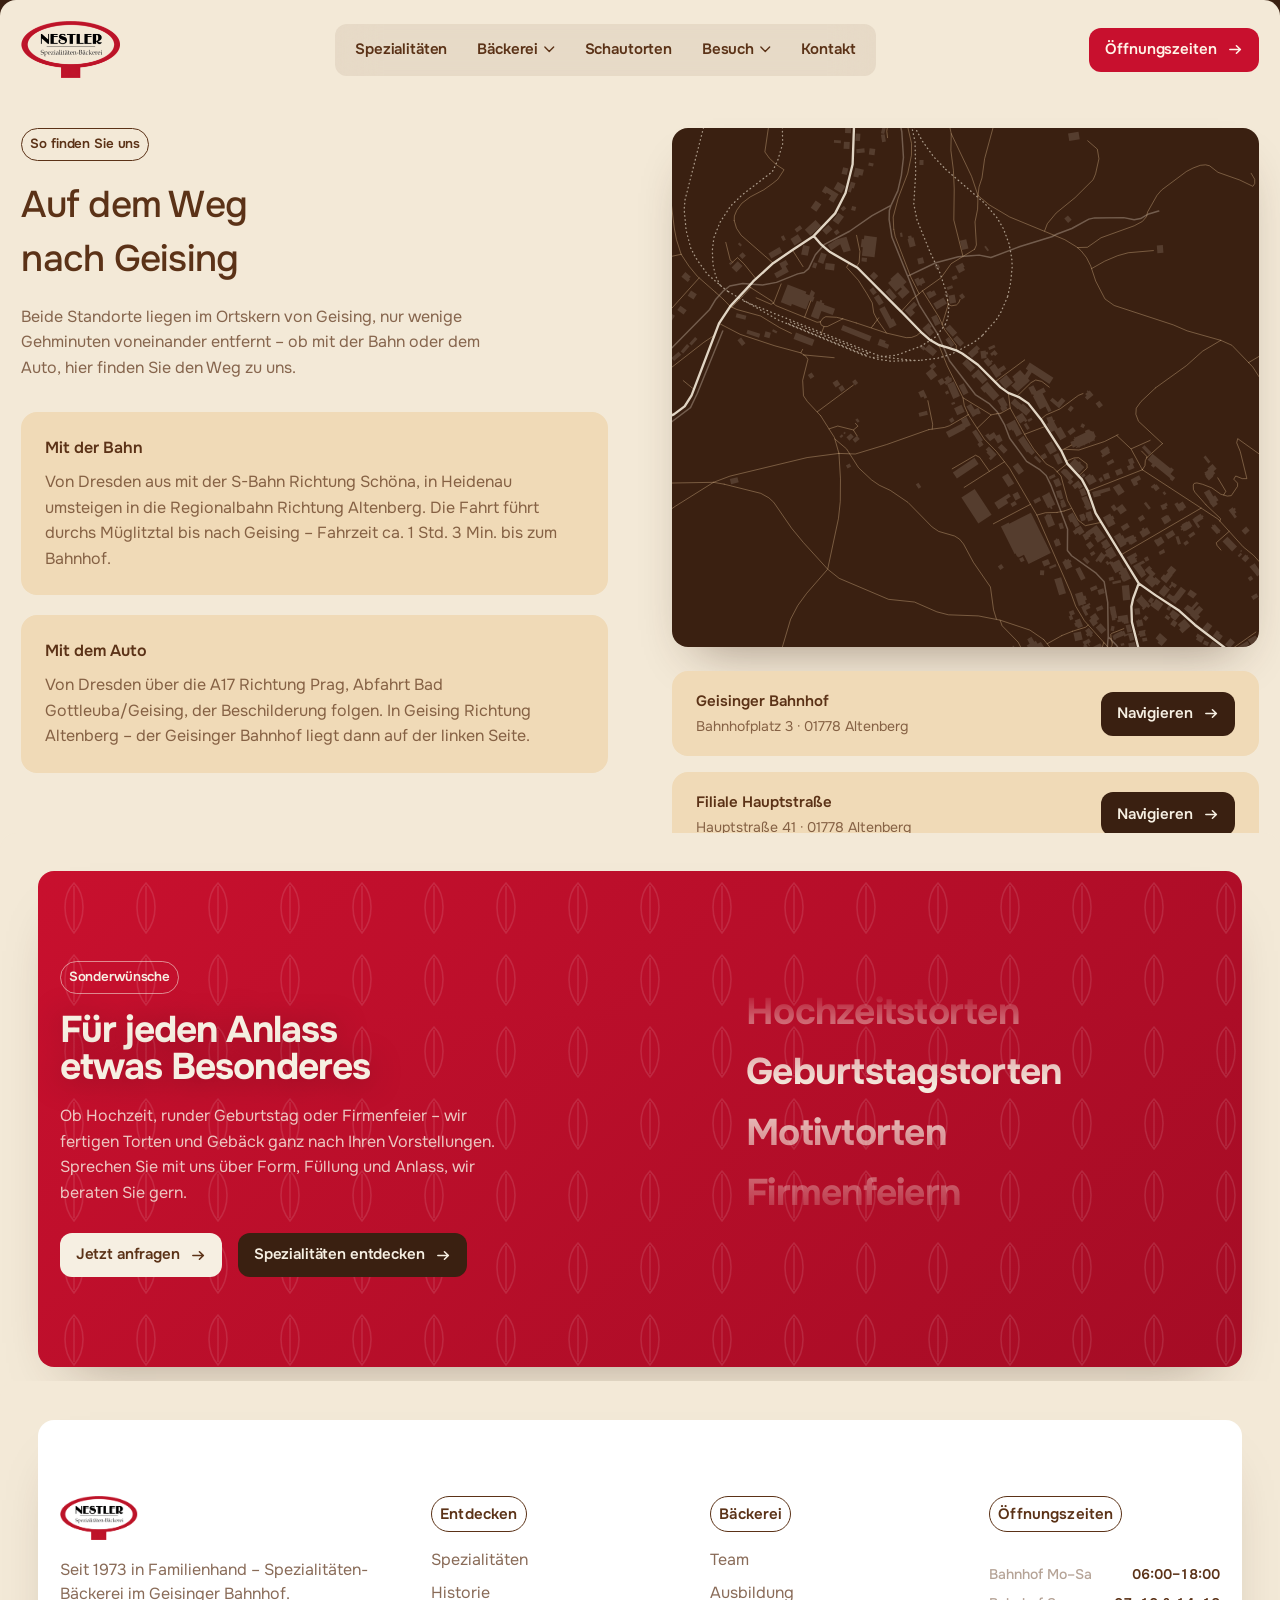
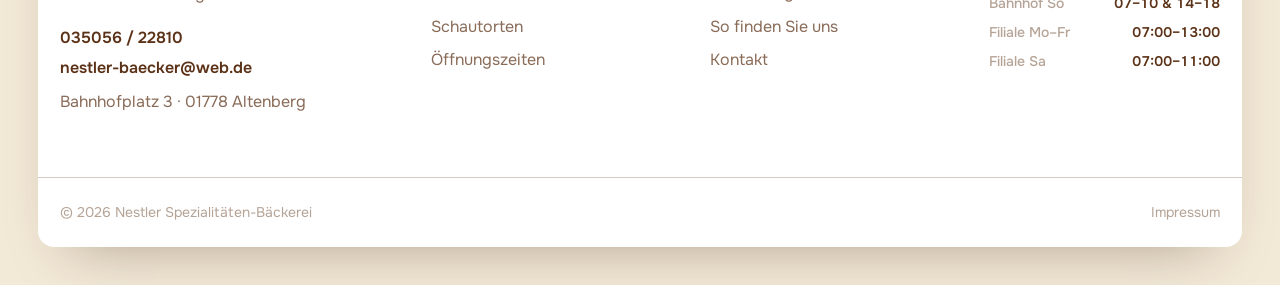
==== anfahrt.html @ 51931a64 "Bestandsaufnahme: Stand vor dem technischen Audit Erster Commit des bis dahin ungeversionierten Proj" ====
<!doctype html>
<html lang="de">
<head>
<meta charset="utf-8">
<meta name="viewport" content="width=device-width, initial-scale=1">

<title>So finden Sie uns – Nestler Spezialitäten-Bäckerei Geising</title>
<meta name="description" content="Anfahrt zur Nestler Spezialitäten-Bäckerei in Geising: mit der Bahn über Heidenau/Müglitztal oder mit dem Auto über die A17.">
<link rel="canonical" href="https://mnestler.uber.space/anfahrt.html">
<meta name="theme-color" content="#F3E9D7">

<meta property="og:type" content="website">
<meta property="og:site_name" content="Nestler Spezialitäten-Bäckerei">
<meta property="og:locale" content="de_DE">
<meta property="og:url" content="https://mnestler.uber.space/anfahrt.html">
<meta property="og:title" content="So finden Sie uns – Nestler Spezialitäten-Bäckerei Geising">
<meta property="og:description" content="Anfahrt zur Nestler Spezialitäten-Bäckerei in Geising: mit der Bahn über Heidenau/Müglitztal oder mit dem Auto über die A17.">

<link rel="preconnect" href="https://fonts.googleapis.com">
<link rel="preconnect" href="https://fonts.gstatic.com" crossorigin>
<link rel="stylesheet" href="https://fonts.googleapis.com/css2?family=Onest:wght@400;500;600;700;800&display=swap">
<link rel="stylesheet" href="assets/css/styles.css?v=58">
<link rel="icon" href="assets/img/logo.png">
</head>
<body class="subpage">

<a class="skip-link" href="#inhalt">Zum Inhalt springen</a>

<header class="nav" id="nav" data-theme="light">
  <div class="nav__inner">
    <a class="nav__logo" href="index.html" aria-label="Nestler Spezialitäten-Bäckerei – Startseite">
      <img class="nav__logo-img nav__logo-img--light" src="assets/img/logo-light.png" alt="" width="800" height="451">
      <img class="nav__logo-img nav__logo-img--dark" src="assets/img/logo.png" alt="" width="800" height="451">
    </a>

    <nav class="nav__center" aria-label="Hauptnavigation">
      <ul class="nav__list">
        <li class="nav__item"><a class="nav__link" href="index.html#spezialitaeten">Spezialitäten</a></li>
        <li class="nav__item nav__item--menu">
          <button class="nav__link nav__link--menu" type="button" aria-expanded="false" aria-controls="menu-baeckerei">
            Bäckerei
            <svg class="nav__caret" viewBox="0 0 12 8" aria-hidden="true"><path d="M1 1.5 6 6.5l5-5" fill="none" stroke="currentColor" stroke-width="1.6" stroke-linecap="round" stroke-linejoin="round"/></svg>
          </button>
          <div class="dropdown" id="menu-baeckerei" hidden>
            <a class="dropdown__link" href="historie.html"><span>Historie</span><small>Drei Generationen in Bildern</small></a>
            <a class="dropdown__link" href="team.html"><span>Team</span><small>Die Menschen hinter der Theke</small></a>
            <a class="dropdown__link" href="ausbildung.html"><span>Ausbildung</span><small>Lerne das Handwerk bei uns</small></a>
          </div>
        </li>
        <li class="nav__item"><a class="nav__link" href="schautorten.html">Schautorten</a></li>
        <li class="nav__item nav__item--menu">
          <button class="nav__link nav__link--menu" type="button" aria-expanded="false" aria-controls="menu-besuch">
            Besuch
            <svg class="nav__caret" viewBox="0 0 12 8" aria-hidden="true"><path d="M1 1.5 6 6.5l5-5" fill="none" stroke="currentColor" stroke-width="1.6" stroke-linecap="round" stroke-linejoin="round"/></svg>
          </button>
          <div class="dropdown" id="menu-besuch" hidden>
            <a class="dropdown__link" href="index.html#oeffnungszeiten"><span>Öffnungszeiten</span><small>Bahnhof und Filiale Hauptstraße</small></a>
            <a class="dropdown__link" href="anfahrt.html" aria-current="page"><span>So finden Sie uns</span><small>Mit der Bahn oder dem Auto</small></a>
          </div>
        </li>
        <li class="nav__item"><a class="nav__link" href="kontakt.html">Kontakt</a></li>
      </ul>
    </nav>

    <a class="btn btn--accent nav__cta" href="index.html#oeffnungszeiten">
      Öffnungszeiten
      <svg class="btn__arrow" viewBox="0 0 16 16" aria-hidden="true"><path d="M2 8h11M9 4l4.2 4L9 12" fill="none" stroke="currentColor" stroke-width="1.7" stroke-linecap="round" stroke-linejoin="round"/></svg>
    </a>

    <button class="burger" type="button" aria-expanded="false" aria-controls="mobilmenue" aria-label="Menü öffnen">
      <span></span><span></span>
    </button>
  </div>
</header>

<div class="mobilmenu" id="mobilmenue" data-scroll-native>
  <ul class="mobilmenu__list">
    <li><a href="index.html#spezialitaeten">Spezialitäten</a></li>
    <li><a href="historie.html">Historie</a></li>
    <li><a href="team.html">Team</a></li>
    <li><a href="schautorten.html">Schautorten</a></li>
    <li><a href="index.html#oeffnungszeiten">Öffnungszeiten</a></li>
    <li><a href="anfahrt.html" aria-current="page">So finden Sie uns</a></li>
    <li><a href="kontakt.html">Kontakt</a></li>
  </ul>
  <a class="btn btn--accent mobilmenu__cta" href="tel:+493505622810">
    035056 / 22810
    <svg class="btn__arrow" viewBox="0 0 16 16" aria-hidden="true"><path d="M2 8h11M9 4l4.2 4L9 12" fill="none" stroke="currentColor" stroke-width="1.7" stroke-linecap="round" stroke-linejoin="round"/></svg>
  </a>
</div>

<main id="inhalt">

  <!-- ── Anfahrt ────────────────────────────────────────────────────────────────────────
       Wegbeschreibung von der Altsite (standort.htm) uebernommen (Bahn
       ueber Heidenau/Mueglitztal, Auto ueber die A17). Rechts dieselbe
       stilisierte Geising-Karte wie bei Oeffnungszeiten (assets/img/
       geising-map.svg), hier als einfaches Bild statt interaktiver Pins,
       plus beide Adressen mit denselben Google-Maps-Directions-Links wie
       in den Popups auf der Startseite. Zweispaltig wie .kontakt__inner. -->
  <section class="section anfahrt" id="anfahrt" data-nav-theme="light" aria-labelledby="anfahrt-heading">
    <div class="anfahrt__inner">
      <div>
        <p class="pill">So finden Sie uns</p>
        <h2 class="anfahrt__heading" id="anfahrt-heading">Auf dem Weg<br>nach Geising</h2>
        <p class="anfahrt__lede">Beide Standorte liegen im Ortskern von Geising, nur wenige Gehminuten voneinander entfernt – ob mit der Bahn oder dem Auto, hier finden Sie den Weg zu uns.</p>

        <div class="anfahrt__routes">
          <div class="anfahrt__route">
            <h3>Mit der Bahn</h3>
            <p>Von Dresden aus mit der S-Bahn Richtung Schöna, in Heidenau umsteigen in die Regionalbahn Richtung Altenberg. Die Fahrt führt durchs Müglitztal bis nach Geising – Fahrzeit ca. 1 Std. 3 Min. bis zum Bahnhof.</p>
          </div>
          <div class="anfahrt__route">
            <h3>Mit dem Auto</h3>
            <p>Von Dresden über die A17 Richtung Prag, Abfahrt Bad Gottleuba/Geising, der Beschilderung folgen. In Geising Richtung Altenberg – der Geisinger Bahnhof liegt dann auf der linken Seite.</p>
          </div>
        </div>
      </div>

      <div>
        <div class="anfahrt__map">
          <img src="assets/img/geising-map.svg" alt="Stilisierte Karte von Geising mit den beiden Nestler-Standorten" loading="lazy" width="1000" height="885">
        </div>
        <div class="anfahrt__addr">
          <div class="anfahrt__addr-item">
            <div>
              <h3>Geisinger Bahnhof</h3>
              <p>Bahnhofplatz 3 · 01778 Altenberg</p>
            </div>
            <a class="btn btn--dark" href="https://www.google.com/maps/dir/?api=1&destination=Bahnhofplatz+3%2C+01778+Altenberg" target="_blank" rel="noopener">
              Navigieren
              <svg class="btn__arrow" viewBox="0 0 16 16" aria-hidden="true"><path d="M2 8h11M9 4l4.2 4L9 12" fill="none" stroke="currentColor" stroke-width="1.7" stroke-linecap="round" stroke-linejoin="round"/></svg>
            </a>
          </div>
          <div class="anfahrt__addr-item">
            <div>
              <h3>Filiale Hauptstraße</h3>
              <p>Hauptstraße 41 · 01778 Altenberg</p>
            </div>
            <a class="btn btn--dark" href="https://www.google.com/maps/dir/?api=1&destination=Hauptstra%C3%9Fe+41%2C+01778+Altenberg+Geising" target="_blank" rel="noopener">
              Navigieren
              <svg class="btn__arrow" viewBox="0 0 16 16" aria-hidden="true"><path d="M2 8h11M9 4l4.2 4L9 12" fill="none" stroke="currentColor" stroke-width="1.7" stroke-linecap="round" stroke-linejoin="round"/></svg>
            </a>
          </div>
        </div>
      </div>
    </div>
  </section>


  <!-- ── Sonderwünsche ────────────────────────────────────────────────
       Vorbild: die modernbakery.com-Startseite ("Custom bakery solutions
       for all") – satte Akzentfläche mit Wasserzeichen-Muster, Pill +
       Headline + Absatz + zwei Buttons links, rechts eine rotierende
       Wortliste (main.js tauscht alle ~2s die Wörter, das mittlere ist
       immer fett hervorgehoben). Bewusst als letzter Programmpunkt direkt
       vor dem Footer statt ganz oben wie im Vorbild – hier als
       Abschluss-CTA, nachdem alle Inhalte schon gezeigt wurden.

       Eingebettet wie die Öffnungszeiten-Karte (.oeff-wrap/.oeff__card):
       die äußere .section bleibt creme und Teil des Kachelstapels, das
       Rot liegt als eigene, auf allen vier Seiten gerundete Karte
       (.sw__card) mit sichtbarem Cremerand darin – sonst wirkte die
       Vollfläche zwischen den cremefarbenen Sektionen wie ein fremder,
       eingeworfener Farbklotz statt Teil des Seitenflusses. -->
  <section class="section sonderwuensche" id="sonderwuensche" data-nav-theme="dark" aria-labelledby="sw-heading">
    <div class="sw__card">
      <div class="sw__inner">
        <div class="sw__intro reveal">
          <span class="pill pill--light">Sonderwünsche</span>
          <h2 class="sw__title" id="sw-heading">Für jeden Anlass<br>etwas Besonderes</h2>
          <p class="sw__lede">Ob Hochzeit, runder Geburtstag oder Firmenfeier – wir fertigen Torten und Gebäck ganz nach Ihren Vorstellungen. Sprechen Sie mit uns über Form, Füllung und Anlass, wir beraten Sie gern.</p>
          <div class="sw__actions">
            <a class="btn btn--light" href="#kontakt-form">
              Jetzt anfragen
              <svg class="btn__arrow" viewBox="0 0 16 16" aria-hidden="true"><path d="M2 8h11M9 4l4.2 4L9 12" fill="none" stroke="currentColor" stroke-width="1.7" stroke-linecap="round" stroke-linejoin="round"/></svg>
            </a>
            <a class="btn btn--dark" href="index.html#spezialitaeten">
              Spezialitäten entdecken
              <svg class="btn__arrow" viewBox="0 0 16 16" aria-hidden="true"><path d="M2 8h11M9 4l4.2 4L9 12" fill="none" stroke="currentColor" stroke-width="1.7" stroke-linecap="round" stroke-linejoin="round"/></svg>
            </a>
          </div>
        </div>

        <!-- Wortliste in einem festen Fenster (.sw__words). Das Band laeuft
             rein per CSS-Animation (@keyframes sw-roll, siehe styles.css)
             gleichmaessig nach oben - kein JavaScript, kein Scroll-Bezug,
             startet von selbst und haelt nie an.
             Alle Begriffe sind gestochen scharf; die Betonung entsteht allein
             ueber die Maske auf .sw__words, die nach oben hin ausblendet: unten
             steht der Begriff voll deckend (im Fokus), darueber werden sie
             stufenlos blasser - genau wie beim Vorbild.
             Die sieben Begriffe stehen zweimal hintereinander: bei
             translateY(-50 Prozent) liegt die zweite Haelfte (.sw__dup)
             pixelgenau am Startpunkt der ersten, dadurch laeuft die Schleife
             nahtlos. Im statischen Fallback (mobil / reduzierte Bewegung)
             wird die zweite Haelfte ausgeblendet. -->
        <div class="sw__words" aria-hidden="true">
          <ul class="sw__words-list">
            <li>Hochzeitstorten</li>
            <li>Geburtstagstorten</li>
            <li>Motivtorten</li>
            <li>Firmenfeiern</li>
            <li>Konfirmation</li>
            <li>Trauerfeiern</li>
            <li>Weihnachtsgebäck</li>
            <li class="sw__dup">Hochzeitstorten</li>
            <li class="sw__dup">Geburtstagstorten</li>
            <li class="sw__dup">Motivtorten</li>
            <li class="sw__dup">Firmenfeiern</li>
            <li class="sw__dup">Konfirmation</li>
            <li class="sw__dup">Trauerfeiern</li>
            <li class="sw__dup">Weihnachtsgebäck</li>
          </ul>
        </div>
      </div>
    </div>
  </section>


</main>

<footer class="footer">
 <div class="footer__card">
  <div class="footer__inner">

    <div class="footer__brand">
      <img class="footer__logo" src="assets/img/logo.png" alt="Nestler Spezialitäten-Bäckerei" width="800" height="451">
      <p class="footer__tagline">Seit 1973 in Familienhand – Spezialitäten-Bäckerei im Geisinger Bahnhof.</p>
      <div class="footer__contact">
        <a href="tel:+493505622810">035056 / 22810</a>
        <a href="mailto:nestler-baecker@web.de">nestler-baecker@web.de</a>
        <p>Bahnhofplatz 3 · 01778 Altenberg</p>
      </div>
    </div>

    <nav class="footer__col" aria-label="Entdecken">
      <p class="footer__col-title pill">Entdecken</p>
      <ul>
        <li><a href="index.html#spezialitaeten">Spezialitäten</a></li>
        <li><a href="historie.html">Historie</a></li>
        <li><a href="schautorten.html">Schautorten</a></li>
        <li><a href="index.html#oeffnungszeiten">Öffnungszeiten</a></li>
      </ul>
    </nav>

    <nav class="footer__col" aria-label="Bäckerei">
      <p class="footer__col-title pill">Bäckerei</p>
      <ul>
        <li><a href="team.html">Team</a></li>
        <li><a href="ausbildung.html">Ausbildung</a></li>
        <li><a href="anfahrt.html" aria-current="page">So finden Sie uns</a></li>
        <li><a href="kontakt.html">Kontakt</a></li>
      </ul>
    </nav>

    <div class="footer__col">
      <p class="footer__col-title pill">Öffnungszeiten</p>
      <dl class="footer__hours">
        <div><dt>Bahnhof Mo–Sa</dt><dd>06:00–18:00</dd></div>
        <div><dt>Bahnhof So</dt><dd>07–10 &amp; 14–18</dd></div>
        <div><dt>Filiale Mo–Fr</dt><dd>07:00–13:00</dd></div>
        <div><dt>Filiale Sa</dt><dd>07:00–11:00</dd></div>
      </dl>
    </div>

  </div>

  <div class="footer__bottom">
    <p>© <span data-year>2026</span> Nestler Spezialitäten-Bäckerei</p>
    <a href="impressum.html">Impressum</a>
  </div>
 </div>
</footer>



<script src="assets/js/main.js?v=58" defer></script>
</body>
</html>
---- assets/css/styles.css ----
/* =====================================================================
   Nestler Spezialitäten-Bäckerei — Design-System
   Modernisierung Hero + Spezialitäten
   ===================================================================== */

:root{
  /* Farben */
  --cream:      #F3E9D7;   /* Flächen */
  --card:       #F0DAB7;   /* Kartenfläche, auf den Fotohintergrund abgestimmt */
  --card-foot:  #E8D1AD;
  --ink:        #5B3217;   /* Schrift */
  --ink-70:     rgba(91,50,23,.72);
  --ink-45:     rgba(91,50,23,.45);
  --ink-25:     rgba(91,50,23,.25);
  --deep:       #3A2011;   /* Grund hinter den Sektionen */
  --accent:     #C8102E;   /* Nestler-Rot aus dem Logo */
  --accent-dark:#A50C25;
  --accent-ink: #FFF4E7;
  --light:      #F6EFE2;   /* Schrift auf Bild */

  /* Radien */
  --r:    clamp(.75rem, .83vw, 1rem);
  --r-lg: clamp(1rem, 1.25vw, 1.5rem);
  --r-pill: 100rem;

  /* Maße */
  --pad: clamp(1.25rem, 1.67vw, 2rem);
  --wrap: 120rem;
  --btn-h: clamp(2.75rem, 3.33vw, 4rem);

  /* Typo */
  --fs-nav:   clamp(.9375rem, 1.05vw, 1.1875rem);
  --fs-body:  clamp(1rem, 1.05vw, 1.25rem);
  --fs-h1:    clamp(2.75rem, 6.7vw, 8rem);
  --fs-h2:    clamp(1.875rem, 2.9vw, 3.5rem);
  --fs-h3:    clamp(1.25rem, 1.67vw, 2rem);
  --fs-word:  clamp(3.5rem, 16vw, 19rem);

  --ease: cubic-bezier(.22,.9,.24,1);

  /* Aus dem Vorbild ausgelesene Zeitkonstanten fürs Mobilmenü */
  --duration-normal: .525s;
  --duration-fast: .2s;
  --cubic-menu: cubic-bezier(.525,0,0,1);
}

/* ── Reset ─────────────────────────────────────────────────────────── */
*,*::before,*::after{box-sizing:border-box}
html{-webkit-text-size-adjust:100%}
body,h1,h2,h3,p,ul,figure{margin:0}
ul{padding:0;list-style:none}
img{display:block;max-width:100%}
button{font:inherit;color:inherit;background:none;border:0;cursor:pointer}
a{color:inherit;text-decoration:none}

html{scroll-behavior:smooth;scroll-padding-top:7rem}
/* Wenn das sanfte Scrollen per Skript läuft, muss der Browser sich raushalten */
html.has-smooth{scroll-behavior:auto}

body{
  background:var(--deep);
  color:var(--ink);
  font-family:'Onest','Segoe UI',system-ui,-apple-system,Arial,sans-serif;
  font-size:var(--fs-body);
  font-weight:400;
  line-height:1.45;
  -webkit-font-smoothing:antialiased;
}

.visually-hidden{
  position:absolute;width:1px;height:1px;margin:-1px;padding:0;
  overflow:hidden;clip:rect(0 0 0 0);white-space:nowrap;border:0;
}

.skip-link{
  position:fixed;top:.75rem;left:.75rem;z-index:100;
  padding:.75rem 1.25rem;border-radius:var(--r);
  background:var(--cream);color:var(--ink);font-weight:600;
  transform:translateY(-160%);transition:transform .2s var(--ease);
}
.skip-link:focus{transform:none}

:focus-visible{outline:2px solid var(--accent);outline-offset:3px;border-radius:4px}

/* Markierter Text im Logo-Rot statt der Browser-Standardfarbe */
::selection{background:var(--accent);color:var(--accent-ink)}

/* ── Buttons ───────────────────────────────────────────────────────── */
.btn{
  display:inline-flex;align-items:center;gap:.75em;
  height:var(--btn-h);padding:0 clamp(1rem,1.25vw,1.5rem);
  border-radius:var(--r);
  font-size:var(--fs-nav);font-weight:600;letter-spacing:-.01em;
  white-space:nowrap;
  transition:background-color .25s var(--ease), color .25s var(--ease), transform .25s var(--ease);
}
.btn--accent{background:var(--accent);color:var(--accent-ink)}
.btn--accent:hover{background:var(--accent-dark)}
.btn:active{transform:translateY(1px)}
.btn__arrow{width:1em;height:1em;flex:none;transition:transform .3s var(--ease)}
.btn:hover .btn__arrow{transform:translateX(.2em)}

/* ── Navigation ────────────────────────────────────────────────────── */
/* Immer transparent, blendet beim Runterscrollen aus und beim
   Hochscrollen wieder ein. Farben richten sich nach der Sektion darunter. */
.nav{
  position:fixed;top:0;left:0;right:0;z-index:60;
  transition:transform .45s var(--ease);
}
.nav[data-hidden="true"]{transform:translateY(-100%)}

.nav[data-theme="dark"]{           /* über Bild / Rot */
  --nav-fg:var(--cream);
  --nav-pill:rgba(243,233,215,.08);
  --nav-hover:rgba(243,233,215,.16);
}
.nav[data-theme="light"]{          /* über Cremeflächen */
  --nav-fg:var(--ink);
  --nav-pill:rgba(91,50,23,.08);
  --nav-hover:rgba(91,50,23,.1);
}

.nav__inner{
  position:relative;
  max-width:var(--wrap);margin-inline:auto;
  padding:var(--pad) var(--pad) 0;
  display:flex;align-items:center;gap:1.5rem;
}

.nav__logo{
  position:relative;display:block;flex:none;
  height:clamp(2.875rem,4.4vw,5.25rem);
}
.nav__logo-img{
  display:block;height:100%;width:auto;
  transition:opacity .3s var(--ease);
}
.nav__logo-img--dark{position:absolute;top:0;left:0;opacity:0}
.nav[data-theme="light"] .nav__logo-img--light{opacity:0}
.nav[data-theme="light"] .nav__logo-img--dark{opacity:1}

.nav__center{margin-inline:auto}
.nav__list{
  display:flex;align-items:center;
  padding:clamp(.25rem,.42vw,.5rem);border-radius:var(--r);
  background:var(--nav-pill);
  backdrop-filter:blur(20px);-webkit-backdrop-filter:blur(20px);
  transition:background-color .3s var(--ease);
}
.nav__item{position:relative}
.nav__link{
  display:inline-flex;align-items:center;gap:.4em;
  padding:.75em 1em;border-radius:clamp(2px,.21vw,4px);
  color:var(--nav-fg);
  font-size:var(--fs-nav);font-weight:600;letter-spacing:-.01em;line-height:1.25;
  transition:background-color .2s var(--ease), color .3s var(--ease);
}
.nav__link:hover,.nav__item--menu [aria-expanded="true"]{background:var(--nav-hover)}
.nav__caret{width:.7em;height:.7em;transition:transform .3s var(--ease)}
[aria-expanded="true"] .nav__caret{transform:rotate(180deg)}

.dropdown{
  position:absolute;top:calc(100% + .9rem);left:50%;
  min-width:19rem;padding:.5rem;
  border-radius:var(--r-lg);
  background:var(--cream);
  box-shadow:0 1.5rem 3rem -1rem rgba(58,32,17,.35);
  display:grid;gap:.125rem;
  transform:translate(-50%,-.5rem);opacity:0;pointer-events:none;
  transition:opacity .25s var(--ease), transform .25s var(--ease);
}
.dropdown[data-open]{opacity:1;transform:translate(-50%,0);pointer-events:auto}
.dropdown__link{
  display:grid;gap:.1rem;padding:.7rem .9rem;border-radius:var(--r);
  transition:background-color .2s var(--ease)
}
.dropdown__link:hover{background:rgba(91,50,23,.07)}
.dropdown__link span{font-size:var(--fs-nav);font-weight:600;letter-spacing:-.01em}
.dropdown__link small{font-size:.8em;color:var(--ink-70);line-height:1.3}

.nav__cta{flex:none}

/* Burger */
.burger{
  display:none;flex:none;width:2.75rem;height:2.75rem;
  border-radius:var(--r);align-items:center;justify-content:center;
  flex-direction:column;gap:.35rem;background:var(--nav-pill);
}
.burger span{
  display:block;width:1.25rem;height:2px;border-radius:2px;
  background:var(--nav-fg);
  transition:transform var(--duration-normal) var(--cubic-menu);
}
.burger[aria-expanded="true"] span:first-child{transform:translateY(4.5px) rotate(45deg)}
.burger[aria-expanded="true"] span:last-child{transform:translateY(-4.5px) rotate(-45deg)}

/* ── Mobilmenü ─────────────────────────────────────────────────────────
   Öffnen/Schließen 1:1 aus dem Vorbild übernommen (dessen `.nav-center`):
   Verschiebung + Sichtbarkeit laufen in var(--duration-normal) = 0,525s,
   die Deckkraft schneller in var(--duration-fast) = 0,2s, beide mit der
   Kurve var(--cubic-menu) = cubic-bezier(.525,0,0,1). Nur beim ÖFFNEN
   liegt zusätzlich 0,1s Verzögerung davor – beim Schließen setzt die
   Bewegung sofort ein. Deshalb bleibt das Panel dauerhaft im DOM (wie
   im Vorbild) und wird rein über Deckkraft/Sichtbarkeit ein- und
   ausgeblendet, statt per [hidden] weg- und wieder hergestellt zu
   werden – nur so lässt sich überhaupt etwas animieren. */
.mobilmenu{
  position:fixed;inset:0;z-index:55;
  padding:7rem var(--pad) 2rem;
  background:var(--cream);
  display:flex;flex-direction:column;gap:2rem;
  overflow-y:auto;
  opacity:0;visibility:hidden;
  transform:translateY(1em);
  transition:transform var(--duration-normal) var(--cubic-menu),
             visibility var(--duration-normal) var(--cubic-menu),
             opacity var(--duration-fast) var(--cubic-menu);
}
.mobilmenu[data-open]{
  opacity:1;visibility:visible;transform:translateY(0);
  transition-delay:.1s;
}
.mobilmenu__list{display:grid;gap:.25rem}
.mobilmenu__list a{
  display:block;padding:.6rem 0;
  font-size:clamp(1.5rem,7vw,2.25rem);font-weight:500;letter-spacing:-.02em;
  border-bottom:1px solid var(--ink-25);
}
.mobilmenu__cta{align-self:flex-start}

/* ── Hero ──────────────────────────────────────────────────────────── */
.hero{
  position:relative;z-index:0;
  /* +1.5×r-lg unten drauf: genau der Betrag, um den die nächste .section
     sich (per negativem margin-top, siehe dort) über die Kante schiebt.
     Ohne den Zuschlag würde deren abgerundete Ecke schon im ersten
     Bildschirm ins Hero-Foto hineinragen – so bleibt der erste Blick
     ganz dem Hero vorbehalten, der Überlapp passiert unsichtbar unter
     der Kante. hero__inner gleicht das mit derselben Zugabe im unteren
     Innenabstand wieder aus, damit der Text optisch an Ort und Stelle
     bleibt (auf Höhe der echten 100svh-Kante, nicht der vergrößerten). */
  height:calc(100svh + var(--r-lg) * 1.5);min-height:calc(34rem + var(--r-lg) * 1.5);
  overflow:hidden;background:var(--deep);
}
.hero__img{position:absolute;inset:0;width:100%;height:100%;object-fit:cover}
.hero__scrim{
  position:absolute;inset:0;
  background:
    linear-gradient(to top, rgba(58,32,17,.62) 0%, rgba(58,32,17,.18) 42%, rgba(58,32,17,0) 66%),
    linear-gradient(to bottom, rgba(58,32,17,.34) 0%, rgba(58,32,17,0) 26%);
}
.hero__inner{
  position:relative;height:100%;
  text-shadow:0 .05em .9em rgba(58,32,17,.35);
  max-width:var(--wrap);margin-inline:auto;
  padding:0 var(--pad) calc(clamp(2.5rem,5vw,6rem) + var(--r-lg) * 1.5);
  display:grid;align-items:end;align-content:end;
  grid-template-columns:minmax(0,1.2fr) minmax(0,1fr);
  grid-template-areas:"eyebrow ." "title lede";
  column-gap:clamp(2rem,4vw,6rem);
}
.hero__eyebrow{
  grid-area:eyebrow;
  margin-bottom:clamp(.85rem,1.4vw,1.75rem);
  color:var(--light);font-size:clamp(1rem,1.35vw,1.625rem);font-weight:500;letter-spacing:-.01em;
}
.hero__title{
  grid-area:title;
  color:var(--light);
  font-size:var(--fs-h1);font-weight:500;line-height:.9;letter-spacing:-.025em;
}
.hero__lede{
  grid-area:lede;justify-self:end;
  max-width:32ch;padding-bottom:.5em;
  color:var(--light);font-size:var(--fs-h3);font-weight:500;line-height:1.25;letter-spacing:-.01em;
}

/* ── Ladeanimation / Scroll-Reveal ────────────────────────────────────
   Bisher nur im Hero (feuerte einmalig beim Laden, weil der Hero ohnehin
   sofort im Bild ist). Jetzt sitegweit: main.js beobachtet jedes .reveal
   per IntersectionObserver und setzt .is-in, sobald es in den Viewport
   kommt – Inhalte "laden" dadurch ein, während man zu ihnen scrollt,
   statt schon (unsichtbar) beim Laden der Seite zu animieren.
   Sicherheitsnetz gegen Content, der unsichtbar bleibt: die verbergende
   Deckkraft greift NUR unter html.js (die main.js beim Start synchron auf
   <html> setzt). Läuft main.js aus irgendeinem Grund gar nicht erst
   (Netzwerkfehler, JS deaktiviert), fehlt die Klasse `js` komplett und
   .reveal-Elemente bleiben ganz normal sichtbar – kein Risiko, dass
   Inhalte für immer bei opacity:0 hängen bleiben. */
/* Nach Live-Analyse des Vorbilds (modernbakery.com, ".intro-title"/
   ".intro-text" – der generische Reveal, der dort site-weit für Text-
   Blöcke läuft, per GSAP onEnter/ScrollTrigger ausgelöst): Ausgangs-
   zustand `transform:translate(0,2em); opacity:0; visibility:hidden`,
   Ziel `y:0; autoAlpha:1` (opacity 1 + visibility visible), Dauer 0.8s,
   Ease `power4.inOut`, 0.1s Stagger zwischen Elementen einer Gruppe.
   Bewusst `2em` (nicht ein fester rem-Wert wie zuvor): das skaliert mit
   der SCHRIFTGRÖSSE DES JEWEILIGEN ELEMENTS selbst – eine große
   Überschrift rutscht dadurch automatisch weiter ein als ein kleiner
   Fließtext, genau wie im Vorbild. `power4.inOut` ist eine reine
   Potenzfunktion (t^5 vorne/hinten gespiegelt), keine kubische Bezier-
   Kurve – daher wie schon bei der elastic-Kurve der Spezialitäten-Karten
   Punkt für Punkt aus GSAP ausgelesen (`gsap.parseEase("power4.inOut")`,
   41 Stützstellen) und als CSS `linear()` nachgebaut statt geschätzt. */
html.js .reveal{
  opacity:0;visibility:hidden;
  transform:translate(0,2em);
}
html.js .reveal.is-in{
  animation:rise .8s linear(0,0,0,0,.0002,.0005,.0012,.0026,.0051,.0092,
    .0156,.0252,.0389,.058,.084,.1187,.1638,.2219,.2952,.3869,.5,.6131,
    .7048,.7781,.8362,.8813,.916,.942,.9611,.9748,.9844,.9908,.9949,.9974,
    .9988,.9995,.9998,1,1,1,1) forwards;
}
.kontakt__form.reveal{animation-delay:.1s}
@keyframes rise{to{opacity:1;visibility:visible;transform:none}}

/* Hero: eigene Mechanik statt der generischen .reveal-Basis oben – Live-
   Analyse ergab, dass der Vorbild-Hero (".eyebrow-style"/".heading-xl"/
   ".paragraph-xl") NICHT denselben Reveal nutzt wie der übrige Content:
   Ausgangszustand dort `transform:translateY(25%); opacity:0` OHNE
   visibility:hidden (bleibt durchgehend "visible", nur unsichtbar per
   Opacity), Dauer ~1s, Ease `expo.out` (deutlich weicher/schneller
   einschwingend als das potenzbasierte power4.inOut der Textblöcke).
   `25%` statt `2em`: prozentual zur EIGENEN Höhe des Elements, nicht zur
   Schriftgröße – bei den im Vergleich zu Fließtext sehr großen/hohen
   Hero-Zeilen ergibt das einen spürbar dezenteren Weg als der 2em-Wert
   der Textblock-Variante es hier gerissen hätte (Ursache für das erst
   "ganz komische" Wirken). Kurve wie schon bei den anderen beiden
   Kurven Punkt für Punkt aus GSAP ausgelesen (`gsap.parseEase("expo.out")`). */
html.js .hero .reveal{
  visibility:visible;
  transform:translateY(25%);
}
html.js .hero .reveal.is-in{
  animation-name:hero-rise;
  animation-duration:1s;
  animation-timing-function:linear(0,.1586,.2915,.403,.4969,.576,.6429,
    .6995,.7476,.7883,.8229,.8523,.8772,.8983,.9162,.9312,.9438,.9544,
    .9632,.9705,.9766,.9815,.9855,.9887,.9913,.9933,.9949,.9962,.9971,
    .9979,.9984,.9989,.9992,.9994,.9996,.9997,.9998,.9999,.9999,1);
}
@keyframes hero-rise{to{opacity:1;transform:none}}
.hero__eyebrow.reveal{animation-delay:.1s}
.hero__title.reveal{animation-delay:.2s}
.hero__lede.reveal{animation-delay:.3s}

/* ── Sektion ───────────────────────────────────────────────────────── */
.section{
  position:relative;z-index:1;
  /* Zieht die Kachel über die Kante der vorherigen Sektion. Ohne den
     Überlapp zeigt die abgerundete Ecke sonst einen kleinen Zwickel der
     dunklen Seitenfarbe (--deep), weil außerhalb der Rundung, aber noch
     innerhalb der Bounding-Box, der Hintergrund dahinter durchscheint. */
  margin-top:calc(var(--r-lg) * -1.5);
  background:var(--cream);
  border-radius:var(--r-lg) var(--r-lg) 0 0;
  overflow:hidden;
}

/* ── Spezialitäten ─────────────────────────────────────────────────────
   Maße als vw-Konstanten, aus dem Vorbild gemessen (Basis 1440 px):
   Karte 360×504 (25vw, 5:7) · Spalten 300 (20.833vw) · Rand 48 (3.333vw)
   Sektionspolster 215 (14.93vw) · Bedienzeile 714 breit (49.583vw)      */
.spez{
  --card-w:clamp(11rem, 25vw, 30rem);      /* 360 @1440 · 480 @1920 */
  --card-h:calc(var(--card-w) / .714);
  --gutter:clamp(1.25rem, 3.333vw, 4rem);  /*  48 @1440 */
  --col-w:clamp(11rem, 20.833vw, 25rem);   /* 300 @1440 */
  --word-fs:16.3vw;                        /* auf „Spezialitäten" abgestimmt */
  --word-h:calc(var(--word-fs) * .9);
  --flick:cubic-bezier(.16,1,.3,1);
  padding-block:clamp(3.5rem, 14.93vw, 17.9rem);
}

.spez__word{
  position:absolute;top:var(--pad);left:var(--pad);
  z-index:0;pointer-events:none;user-select:none;
  font-size:var(--word-fs);font-weight:500;line-height:.9;letter-spacing:-.01em;
  color:var(--ink);opacity:.05;white-space:nowrap;
}

.spez__stage{
  position:relative;z-index:1;
  max-width:var(--wrap);margin-inline:auto;
  padding-inline:var(--gutter);
  height:var(--card-h);
  display:flex;align-items:center;justify-content:center;
}
/* Kundenwunsch: bei den Spezialitäten soll die Ladeanimation selbst das
   Auffächern der Karten sein, statt die ganze Bühne generisch ein-/
   auszublenden. Daher hier bewusst NICHT die opacity/transform-Regeln der
   generischen html.js .reveal-Basis (siehe oben) – die Bühne bleibt normal
   sichtbar. Stattdessen starten nur die KARTEN gestapelt/ungefächert
   (transform:none überschreibt die sonst per data-offset gesetzte Fächer-
   Position) und ziehen erst beim Sichtbarwerden (.is-in) in ihre echten
   Positionen – das übernimmt die auf .deck__card ohnehin schon vorhandene
   Elastic-Transition (0.6s, GSAP elastic.out(1.2,1) nachgebaut) von selbst,
   sobald der Override unten wegfällt. Selektor extra spezifisch gehalten
   (Klasse + :not + Attribut), damit er die data-offset-Regeln zuverlässig
   schlägt, ohne !important zu brauchen. */
html.js .spez__stage.reveal{opacity:1;visibility:visible;transform:none}
html.js .spez__stage.reveal:not(.is-in) .deck__card[data-offset]{transform:none}

/* Produktname – links, auf Kartenmitte ausgerichtet */
.spez__name{
  position:absolute;left:var(--gutter);top:50%;translate:0 -50%;
  width:var(--col-w);
  font-size:clamp(1.625rem, 2.917vw, 3.5rem);
  font-weight:500;line-height:1;letter-spacing:-.01em;
}

/* Beschreibung – rechts, auf Kartenmitte ausgerichtet */
.spez__copy{
  position:absolute;right:var(--gutter);top:50%;translate:0 -50%;
  width:var(--col-w);
  display:flex;flex-direction:column;gap:.8em;
}
.spez__sub{
  font-size:clamp(1.0625rem, 1.667vw, 2rem);
  font-weight:500;line-height:1.1;letter-spacing:-.01em;
}
.spez__text{
  font-size:clamp(.875rem, 1.042vw, 1.25rem);
  line-height:1.4;color:var(--ink-70);
}

/* Bedienzeile – mittig über der Kartenunterkante */
.spez__nav{
  position:absolute;left:50%;translate:-50% 0;bottom:5.2%;
  width:min(49.583vw, 60rem);
  display:flex;align-items:center;justify-content:space-between;gap:1rem;
}
.spez__counter{
  font-size:clamp(.75rem, .833vw, 1rem);
  font-weight:600;line-height:1.5;letter-spacing:.02em;
  font-variant-numeric:tabular-nums;
}
.spez__arrows{display:flex;gap:clamp(.25rem,.417vw,.5rem)}
.arrow{
  position:relative;
  width:clamp(1.75rem, 2.083vw, 2.5rem);aspect-ratio:1;
  display:grid;place-items:center;border-radius:50%;
  transition:color .25s var(--ease), background-color .25s var(--ease), opacity .25s var(--ease);
}
.arrow svg{width:100%;height:100%}
.arrow::after{content:"";position:absolute;inset:-.45rem;border-radius:50%} /* Tippfläche */
.arrow:hover:not(:disabled){background:var(--ink);color:var(--cream)}
.arrow:disabled{opacity:.3;cursor:not-allowed}

/* ── Kartenstapel ──────────────────────────────────────────────────── */
.spez__deckwrap{position:relative;display:flex;justify-content:center;height:100%}
.deck{
  position:relative;width:var(--card-w);height:100%;
  touch-action:pan-y;          /* senkrecht scrollen, waagerecht wischen */
  user-select:none;-webkit-user-select:none;
}
/* Button wie im Vorbild: steigt aus der Karte auf und blendet ein.
   Getrennte Zeiten – Deckkraft 0,4 s, Bewegung 1 s (aus dem Slider-CSS). */
.deck__cta{
  position:absolute;left:50%;bottom:calc(var(--btn-h) * -.25);z-index:6;
  transform:translateX(-50%);
  transition:opacity .4s cubic-bezier(.625,.05,0,1),
             transform 1s cubic-bezier(.16,1,.3,1),
             background-color .25s var(--ease);
}
/* Beim Ziehen tritt er zurück, wie die Buttons der abwandernden Karten */
.deck.is-dragging ~ .deck__cta{
  opacity:0;transform:translateX(-50%) translateY(50%);
}

/* Das Foto liegt bei 14,29 % bis 85,71 % der Kartenhöhe (quadratisch in 5:7).
   Genau dort setzen die Farbstopps an, damit Karte und Fotohintergrund an der
   Nahtstelle denselben Ton haben – die Farben stehen pro Karte im HTML. */
.deck__card{
  position:absolute;inset:0;overflow:hidden;
  border-radius:clamp(.625rem, 1.042vw, 1.25rem);
  background:linear-gradient(180deg,
    var(--card) 0%, var(--card) 14.29%,
    var(--card-foot) 85.71%, var(--card-foot) 100%);
  transform-origin:50% 50%;
  will-change:transform;
  /* Rückfallkurve für ältere Browser … */
  transition:transform .6s cubic-bezier(.16,1,.3,1), opacity .4s var(--ease);
  /* … und die federnde Kurve des Vorbilds: GSAP elastic.out(1.2, 1),
     Punkt für Punkt nachgerechnet. Überschwingt um 12 % bei t = 0,28. */
  transition:transform .6s linear(0,0.2977,0.5391,0.7282,0.8708,0.9736,1.0436,
    1.0874,1.1112,1.1202,1.1187,1.1104,1.098,1.0838,1.0691,1.0551,1.0423,1.0313,
    1.0219,1.0144,1.0085,1.004,1.0008,0.9986,0.9973,0.9965,0.9962,0.9963,0.9966,
    0.9969,0.9974,0.9978,0.9983,0.9987,1), opacity .4s var(--ease);
}
/* Beim Ziehen folgen die Karten dem Finger – ohne Nachlauf */
.deck.is-dragging .deck__card{transition:none}
.deck{cursor:grab}
.deck.is-dragging{cursor:grabbing}
.deck__media{
  position:absolute;inset:0;width:100%;height:100%;object-fit:contain;
  pointer-events:none;-webkit-user-drag:none;   /* sonst startet der Browser ein Bild-Ziehen */
  opacity:var(--media,1);
  transition:opacity .5s var(--ease);
  /* Weiche Ober- und Unterkante: das Foto läuft über ~25 px in die
     Kartenfläche aus, statt mit einer sichtbaren Kante zu enden. */
  -webkit-mask-image:linear-gradient(to bottom,
    transparent 14.29%, #000 19.5%, #000 82%, transparent 85.71%);
  mask-image:linear-gradient(to bottom,
    transparent 14.29%, #000 19.5%, #000 82%, transparent 85.71%);
}
/* Erst zeigen, wenn das Bild wirklich da ist – kein Aufblitzen */
.deck__card:not(.is-ready) .deck__media{opacity:0}

.deck__veil{
  position:absolute;inset:0;background:var(--deep);pointer-events:none;
  opacity:var(--veil,0);
  transition:opacity .5s var(--ease);
}
.tag{
  position:absolute;
  top:clamp(.625rem, 1.25vw, 1.5rem);left:clamp(.625rem, 1.25vw, 1.5rem);
  padding:clamp(.2rem,.417vw,.5rem) clamp(.45rem,.625vw,.75rem);
  border:1px solid var(--ink);border-radius:var(--r-pill);
  font-size:clamp(.8125rem, 1.042vw, 1.25rem);
  font-weight:600;line-height:1.5;letter-spacing:-.01em;
}

/* Fächer – Verschiebung, Drehung und Skalierung 1:1 aus dem Vorbild.
   ±3 und 4 sind die unsichtbaren Warteplätze des Ringlaufs. */
.deck__card[data-offset="0"] {transform:none;                                        z-index:5;opacity:1}
.deck__card[data-offset="1"] {transform:translate( 25%,1%) rotate( 10deg) scale(.9); z-index:4;opacity:1}
.deck__card[data-offset="-1"]{transform:translate(-25%,1%) rotate(-10deg) scale(.9); z-index:4;opacity:1}
.deck__card[data-offset="2"] {transform:translate( 45%,5%) rotate( 15deg) scale(.8); z-index:3;opacity:1}
.deck__card[data-offset="-2"]{transform:translate(-45%,5%) rotate(-15deg) scale(.8); z-index:3;opacity:1}
.deck__card[data-offset="3"],
.deck__card[data-offset="4"] {transform:translate( 55%,5%) rotate( 20deg) scale(.6); z-index:2;opacity:0}
.deck__card[data-offset="-3"]{transform:translate(-55%,5%) rotate(-20deg) scale(.6); z-index:2;opacity:0}

/* Tiefenstaffelung: je weiter hinten, desto dunkler und flauer */
.deck__card[data-offset="1"],
.deck__card[data-offset="-1"]{--media:.9;  --veil:.14}
.deck__card[data-offset="2"],
.deck__card[data-offset="-2"]{--media:.75; --veil:.3}
.deck__card[data-offset="3"],
.deck__card[data-offset="4"],
.deck__card[data-offset="-3"]{--media:.75; --veil:.3}

.deck__card:not([data-offset="0"]){cursor:pointer}

/* Hover auf allen Karten der Fächer-Kachelreihe – auch der vordersten
   (zweiter Anlauf, erster war deutlich zu kräftig: kleinere Verschiebung/
   Drehung/Skalierung, überall etwa halbiert). Bei den seitlichen Karten
   (klickbar, um sie nach vorn zu holen) heben sie sich nur ein kleines
   Stück an, richten sich minimal auf und werden etwas heller – dezentes
   Feedback statt eines auffälligen Sprungs. Die vorderste Karte (nicht
   klickbar) bekommt nur ein sehr sanftes Aufskalieren, keine Verschiebung/
   Drehung, damit sie nicht fälschlich anklickbar wirkt. Der Elastic-
   transition von .deck__card oben greift auch hier, daher federt der
   Hover genauso weich wie der Kartenwechsel selbst. */
.deck__card[data-offset="0"]:hover {transform:scale(1.015)}
.deck__card[data-offset="1"]:hover {transform:translate( 24%,-.5%) rotate( 8.5deg) scale(.915)}
.deck__card[data-offset="-1"]:hover{transform:translate(-24%,-.5%) rotate(-8.5deg) scale(.915)}
.deck__card[data-offset="2"]:hover {transform:translate( 44%,3%)   rotate( 13.5deg) scale(.815)}
.deck__card[data-offset="-2"]:hover{transform:translate(-44%,3%)   rotate(-13.5deg) scale(.815)}
.deck__card[data-offset="1"]:hover,
.deck__card[data-offset="-1"]:hover{--media:.95;  --veil:.095}
.deck__card[data-offset="2"]:hover,
.deck__card[data-offset="-2"]:hover{--media:.825; --veil:.23}

/* Textwechsel – wie im Vorbild: kein Ausblenden, nur ein gestaffeltes
   Einlaufen. GSAP: fromTo({opacity:0, y:8}, {duration:.45, ease:'power2.out',
   stagger:.04}) – power2.out entspricht easeOutCubic. */
@keyframes text-ein{
  from{opacity:0;transform:translateY(8px)}
  to{opacity:1;transform:none}
}
.is-swapping .spez__name{animation:text-ein .45s cubic-bezier(.33,1,.68,1) both}
.is-swapping .spez__sub {animation:text-ein .45s cubic-bezier(.33,1,.68,1) .04s both}
.is-swapping .spez__text{animation:text-ein .45s cubic-bezier(.33,1,.68,1) .08s both}

/* Der Button steigt bei jedem Wechsel neu auf – zwei Kurven, weil das
   Vorbild Deckkraft und Bewegung unterschiedlich lange laufen lässt. */
@keyframes cta-blende{from{opacity:0}to{opacity:1}}
@keyframes cta-steigt{
  from{transform:translateX(-50%) translateY(50%)}
  to  {transform:translateX(-50%) translateY(0)}
}
.is-swapping .deck__cta{
  animation:cta-blende .4s cubic-bezier(.625,.05,0,1) both,
            cta-steigt 1s cubic-bezier(.16,1,.3,1) both;
}

/* Statisches Etikett im Stil von .tag (Pille mit Kontur), aber ohne die
   absolute Positionierung, die dort auf die Deck-Karte zugeschnitten ist. */
.pill{
  display:inline-flex;align-items:center;
  padding:clamp(.2rem,.417vw,.5rem) clamp(.45rem,.625vw,.75rem);
  border:1px solid var(--ink);border-radius:var(--r-pill);
  font-size:clamp(.8125rem, 1.042vw, 1.25rem);
  font-weight:600;line-height:1.5;letter-spacing:-.01em;
}

/* ── Öffnungszeiten ────────────────────────────────────────────────────
   Gleiches System wie bei „Spezialitäten": blasses Wort-Wasserzeichen
   hinter dem Inhalt, zweispaltiger Aufbau wie im Hero (Text/Bild). Das
   Vorbild selbst zeigt an dieser Stelle keine Öffnungszeiten (B2B-Seite
   ohne Ladengeschäft) – übernommen ist daher konsequent das Systemdesign,
   nicht ein 1:1-Vorbild-Element. Wortgröße 15vw statt 16,3vw, weil
   „Öffnungszeiten" ein Zeichen länger ist als „Spezialitäten".

   Der satte Rotton mit Blattmuster ist die Nestler-Variante der
   „Become a partner"-Karte im Vorbild: dort liegt eine goldene Fläche
   mit großzügigem Adernmuster eingebettet zwischen cremefarbenen Rand,
   statt randlos die volle Breite einzunehmen. Die Einbettung bleibt:
   die äußere .section bleibt creme und Teil des Kachelstapels, die
   Karte (.oeff__card) liegt mit sichtbarem Cremerand darin und ist
   selbst auf allen vier Seiten gerundet. Der Inhalt ist inzwischen
   aber ein ganz anderer: keine rote Fläche mit Text mehr, sondern die
   stilisierte Geising-Karte (.geismap) mit zwei Standort-Pins, siehe
   Kommentar dort. overflow:visible statt :hidden auf .oeff-wrap, aus
   demselben Grund wie schon bei .story (siehe dortiger Kommentar):
   die Popups der Pins müssen über die Kachel hinausragen dürfen. */
.oeff-wrap{
  padding:clamp(1.25rem, 3vw, 2.5rem);
  overflow:visible;
}
.oeff__card{
  position:relative;
  /* Size-Containment: macht die Kartenhöhe als cqh-Einheit für
     .geismap__headline/__eyebrow abfragbar (siehe dort) – die Schrift
     bleibt so immer im selben Verhältnis zur Kartenhöhe (und damit zum
     Pin, dessen Position ja auch in % der Kartenhöhe steht), egal ob
     die Karte durch Fensterbreite oder durch die max-height weiter
     unten begrenzt wird. */
  container-type:size;
  width:100%;
  aspect-ratio:16/11;
  /* Volle Breite bleibt immer erhalten – nur die Höhe wird auf eine
     Bildschirmhöhe gedeckelt. Auf sehr breiten/niedrigen Fenstern
     weicht das Seitenverhältnis dadurch von 16:11 ab (die Karte wird
     "breiter" als 16:11); .geismap__art füllt mit object-fit:cover
     trotzdem lückenlos, es wird nur etwas mehr vom Kartenbild
     seitlich abgeschnitten. Auf Mobil greift ohnehin die eigene
     Media Query weiter unten ohne festes Seitenverhältnis. */
  max-height:100svh;
  border-radius:var(--r-lg);
  box-shadow:0 1.75rem 3.5rem -2rem rgba(58,32,17,.4);
  background:var(--deep);
}

/* ── Geising-Karte ─────────────────────────────────────────────────────
   Eigene, aus echten OpenStreetMap-Daten vereinfachte Illustration
   (siehe assets/img/geising-map.svg) im Stil des Vorbild-Screenshots
   „Smart logistics & scalable distribution": flache Flächen auf dunklem
   Grund statt Kartenkacheln. .geismap__frame trägt die eigene Rundung
   + overflow:hidden fürs Kartenbild – bewusst getrennt von .oeff__card,
   damit dessen eigenes overflow:visible (s.o.) für die Pin-Popups gilt,
   ohne dass die Karte selbst eckig über den Rand hinausragt. */
.geismap{position:relative;width:100%;height:100%}
.geismap__frame{position:absolute;inset:0;border-radius:var(--r-lg);overflow:hidden}
.geismap__art{display:block;width:100%;height:100%;object-fit:cover}
/* Weicher Verlauf hinter der Ecke mit dem Text – dieselbe Technik wie
   .hero__scrim übers Hero-Foto. Wirkt nicht wie ein zugefügtes Element,
   sondern wie eine natürliche Verdunklung der Karte in dieser Ecke,
   hebt den Text darüber aber spürbar vom (teils hellen) Kartenbild ab. */
.geismap__frame::after{
  content:"";position:absolute;inset:0;
  background:radial-gradient(58% 52% at 0% 0%, rgba(20,8,4,.5) 0%, rgba(20,8,4,.24) 48%, rgba(20,8,4,0) 78%);
}

/* Text-Überzug wie im Vorbild-Screenshot: Eyebrow + fette Headline
   oben links auf der Kartenfläche. pointer-events:none, damit die
   Pins/Popups darunter weiter bedienbar bleiben; kein eigenes
   z-index nötig – als späteres Geschwister von .geismap__frame (beide
   auto) rendert der Überzug schon von Natur aus darüber, die Pins mit
   ihrem expliziten z-index:2 bleiben trotzdem zuoberst. */
.geismap__caption{
  /* Auch der Innenabstand in cqh statt fest in rem – sonst frisst er
     bei einer niedrigen Karte unverhältnismäßig viel vom Platz zum
     Pin weg, den die Schrift darunter (auch in cqh) ja gerade
     einzuhalten versucht. */
  position:absolute;top:clamp(.75rem, 4cqh, 1.75rem);left:clamp(.75rem, 4cqh, 1.75rem);right:clamp(.75rem, 4cqh, 1.75rem);
  pointer-events:none;
  /* Zwei Ebenen statt einer: eine enge, kräftigere für einen klaren
     Rand direkt an den Buchstaben, eine weite, weiche fürs sanfte
     Verschmelzen mit dem Verlauf aus .geismap__frame::after darunter –
     zusammen mehr Kontrast, ohne wie ein hartes Schlagschatten-Preset
     auszusehen. */
  text-shadow:0 .02em .25em rgba(20,8,4,.55), 0 .06em 1.1em rgba(20,8,4,.45);
}
.geismap__eyebrow{
  color:var(--light);opacity:.85;
  /* cqh statt vw/vh: 1cqh = 1% der tatsächlichen Kartenhöhe (siehe
     container-type:size auf .oeff__card). Damit bleibt der Abstand
     zum Bahnhof-Pin (der ja auch in % der Kartenhöhe positioniert ist)
     immer gleich groß, ganz gleich wie die Karte zustande kommt –
     schmale UND niedrige Fenster eingeschlossen. */
  font-size:clamp(1rem, 2.6cqh, 1.625rem);font-weight:600;letter-spacing:.01em;
  margin-bottom:.4em;
}
.geismap__headline{
  color:var(--light);
  font-size:clamp(2rem, 9cqh, 8rem);font-weight:500;
  line-height:.94;letter-spacing:-.02em;
  max-width:11ch;
}

.geismap__marker{
  position:absolute;left:var(--x);top:var(--y);
  /* Zentrieren über feste Negativ-Margins (halbe Pin-Größe) statt
     translate: jede transform-artige Eigenschaft (translate/scale/
     rotate eingeschlossen) macht das Element zum Containing Block für
     position:fixed-Nachfahren – genau das braucht das mobile Popup
     weiter unten aber NICHT, das soll fest am Viewport hängen. */
  margin:-.75rem 0 0 -.75rem;
  z-index:2;
}
.geismap__pin{
  position:relative;
  width:1.5rem;height:1.5rem;
  display:grid;place-items:center;
  cursor:pointer;
  /* Hebt sich beim Hover leicht an (siehe Regel unten). Bewusst auf
     .geismap__pin, NICHT auf .geismap__marker: der Marker ist Elternteil
     von .geismap__popup, und transform/translate/scale/rotate auf einem
     Vorfahren macht diesen zum Containing Block für das mobile fixed-
     position-Popup darunter (siehe Kommentar bei .geismap__marker) – das
     würde die mobile Popup-Positionierung kaputt machen. .geismap__pin ist
     kein Vorfahre von .geismap__popup (beide sind Geschwister unter
     .geismap__marker), daher hier unbedenklich.
     Bewusst `transform:translateY()` statt der sonst im Projekt üblichen
     eigenständigen `translate`-Eigenschaft: in der Testumgebung ließ sich
     eine Positionsänderung über CSS-Regeln auf genau diesem <button> nicht
     per getBoundingClientRect messen (weder mit translate noch mit
     transform) – über die Web Animations API (element.animate(), misst
     unabhängig von der CSS-Kaskade) hat sich aber gezeigt, dass BEIDE
     Schreibweisen auf dem Element technisch einwandfrei funktionieren;
     das Mess-Problem lag an der Testumgebung, nicht am CSS. transform
     bleibt hier trotzdem die sicherere Wahl (etwas breiter unterstützt),
     nicht weil translate nachweislich kaputt wäre. */
  transition:transform .25s var(--ease);
}
.geismap__marker:hover .geismap__pin,
.geismap__marker:focus-within .geismap__pin,
.geismap__marker.is-open .geismap__pin{transform:translateY(-.15rem)}
/* Größere unsichtbare Tippfläche, wie schon bei .arrow */
.geismap__pin::after{content:"";position:absolute;inset:-.6rem;border-radius:50%}
.geismap__dot{
  position:relative;
  width:1.15rem;height:1.15rem;border-radius:50%;
  background:var(--accent);
  border:2.5px solid var(--light);
  box-shadow:0 .2rem .5rem rgba(0,0,0,.45);
  transition:scale .25s var(--ease);
}
/* Pulsierender Ring, jetzt auffälliger: zwei versetzte Ringe statt
   einem (dichtere, "lebendigere" Wiederholung), kürzere Laufzeit,
   höhere Deckkraft am Start. animation-delay zwischen den beiden
   Pins, damit sie nicht synchron pulsieren. */
.geismap__dot::before,
.geismap__dot::after{
  content:"";
  position:absolute;inset:0;border-radius:50%;
  background:var(--accent);
  animation:geismap-puls 1.6s ease-out infinite;
}
.geismap__dot::after{animation-delay:.8s}
.geismap__marker--up .geismap__dot::before{animation-delay:.4s}
.geismap__marker--up .geismap__dot::after{animation-delay:1.2s}
@keyframes geismap-puls{
  0%{scale:1;opacity:.8}
  100%{scale:3.6;opacity:0}
}
.geismap__marker:hover .geismap__dot,
.geismap__marker:focus-within .geismap__dot,
.geismap__marker.is-open .geismap__dot{scale:1.2}

/* Beim Hover/Fokus/offenem Popup wird der Puls selbst kräftiger (nicht nur
   der Punkt größer): weiterer Ring, höhere Start-Deckkraft. Nur der
   Keyframe-NAME wird hier überschrieben – Dauer (1.6s) und die
   Staffelung per animation-delay (oben, unverändert) bleiben exakt
   gleich, sonst geraten die zwei versetzten Ringe aus dem Takt. */
@keyframes geismap-puls-hover{
  0%{scale:1;opacity:.95}
  100%{scale:5;opacity:0}
}
.geismap__marker:hover .geismap__dot::before,
.geismap__marker:hover .geismap__dot::after,
.geismap__marker:focus-within .geismap__dot::before,
.geismap__marker:focus-within .geismap__dot::after,
.geismap__marker.is-open .geismap__dot::before,
.geismap__marker.is-open .geismap__dot::after{
  animation-name:geismap-puls-hover;
}

.geismap__popup{
  position:absolute;
  top:calc(100% + .75rem);left:50%;
  translate:-50% .5rem;
  width:min(18rem, calc(100vw - 3rem));
  background:var(--cream);
  border-radius:var(--r-lg);
  box-shadow:0 1.5rem 3rem -1rem rgba(20,8,4,.5);
  overflow:hidden;
  opacity:0;visibility:hidden;pointer-events:none;
  /* transform zusätzlich zur schon vorhandenen translate-Eigenschaft: beide
     wirken unabhängig voneinander und addieren sich beim Rendern, daher
     kann der Hover unten übers transform anheben, ohne die per translate
     gesteuerte Zentrierung/Einblend-Bewegung (-50% ...) zu stören.
     Kundenwunsch: die Popups sollen eine EIGENE Einblend-Qualität bekommen,
     nicht nur unsichtbar an der Karte hängen (die Karte selbst trägt
     deshalb auch kein .reveal mehr, siehe HTML – sie ist jetzt immer
     normal sichtbar). Öffnen/Schließen läuft weiterhin über Hover/Fokus/
     Tap, nicht über den Scroll-Reveal-Beobachter (ergibt für ein reines
     Interaktions-Popup keinen Sinn) – dafür aber mit derselben sorgfältig
     aus GSAP entnommenen power4.inOut-Kurve wie der Rest der Seite, statt
     des schlichten var(--ease), für dieselbe hochwertige Anmutung. */
  transition:opacity .4s linear(0,0,0,0,.0002,.0005,.0012,.0026,.0051,.0092,
      .0156,.0252,.0389,.058,.084,.1187,.1638,.2219,.2952,.3869,.5,.6131,
      .7048,.7781,.8362,.8813,.916,.942,.9611,.9748,.9844,.9908,.9949,.9974,
      .9988,.9995,.9998,1,1,1,1),
    translate .4s linear(0,0,0,0,.0002,.0005,.0012,.0026,.0051,.0092,
      .0156,.0252,.0389,.058,.084,.1187,.1638,.2219,.2952,.3869,.5,.6131,
      .7048,.7781,.8362,.8813,.916,.942,.9611,.9748,.9844,.9908,.9949,.9974,
      .9988,.9995,.9998,1,1,1,1),
    visibility .4s,
    transform .25s var(--ease), box-shadow .25s var(--ease);
}
/* Standorte in der unteren Kartenhälfte öffnen ihr Fenster nach oben,
   sonst ragt es unten über die Karte (bzw. die ganze Sektion) hinaus. */
.geismap__marker--up .geismap__popup{top:auto;bottom:calc(100% + .75rem);translate:-50% -.5rem}

.geismap__marker:hover .geismap__popup,
.geismap__marker:focus-within .geismap__popup,
.geismap__marker.is-open .geismap__popup{
  opacity:1;visibility:visible;pointer-events:auto;
  translate:-50% 0;
}

/* Hover auf der Popup-Karte selbst (sobald sie offen ist): hebt sich noch
   ein Stück weiter an und der Schatten vertieft sich – dasselbe dezente
   "Kartenmuster" wie schon bei den Spezialitäten-Karten und den Pins,
   nur eben auf dem Info-Fenster selbst. */
.geismap__popup:hover{
  transform:translateY(-.3rem);
  box-shadow:0 2.25rem 4rem -1rem rgba(20,8,4,.6);
}

.geismap__photo{display:block;width:100%;aspect-ratio:16/9;object-fit:cover}
.geismap__body{padding:.9rem 1.1rem 1.1rem;display:flex;flex-direction:column;gap:.4em}
.geismap__title-row{display:flex;align-items:center;justify-content:space-between;gap:.6em}
.geismap__title-row .geismap__name{flex:1;min-width:0}
.geismap__title-row .oeff__status{flex:none;white-space:nowrap}
.geismap__name{font-size:1.0625rem;font-weight:500;letter-spacing:-.01em;line-height:1.15;color:var(--ink)}
.geismap__addr{font-size:.8125rem;color:var(--ink-70)}
.geismap__hours{display:grid;gap:.3em;margin-top:.3em}
.geismap__hours div{display:flex;justify-content:space-between;align-items:baseline;gap:1em}
.geismap__hours dt{margin:0;color:var(--ink-45);font-size:.8125rem;font-weight:500}
.geismap__hours dd{margin:0;color:var(--ink);font-size:.8125rem;font-weight:600;font-variant-numeric:tabular-nums;white-space:nowrap}
.geismap__cta{margin-top:.6em;width:100%;justify-content:center;height:2.75rem;font-size:.9375rem}

/* Live-Status: Punkt + Text, in main.js aus data-hours berechnet und
   alle 30s aktualisiert. Grün = geöffnet. Bewusst kleiner und dezenter
   als ein normales .pill-Etikett gehalten – kein Rahmen/Hintergrund
   mehr, nur ein kleiner Punkt mit leiser Beschriftung neben dem Titel,
   damit der Name der Filiale die Aufmerksamkeit behält. */
.oeff__status{
  border:none;padding:0;
  gap:.35em;
  font-size:.75rem;font-weight:600;
  color:var(--ink-45);
  transition:color .3s var(--ease);
}
.oeff__status-dot{
  position:relative;
  width:.4em;height:.4em;flex:none;border-radius:50%;
  background:var(--ink-25);
  transition:background-color .3s var(--ease), box-shadow .3s var(--ease);
}
.oeff__status[data-open="true"]{color:#3F9142}
.oeff__status[data-open="true"] .oeff__status-dot{
  background:#3F9142;
  box-shadow:0 0 0 .2em rgba(63,145,66,.2);
}
/* Puls bei „Jetzt geöffnet": ein Ring läuft vom Punkt aus und verblasst,
   Endlosschleife – klassisches "live"-Signal, macht den geöffnet-Zustand
   auf den ersten Blick erkennbar statt nur farblich. Eigenes ::after
   (nicht der Punkt selbst), damit der Punkt seine feste Größe behält und
   nur der Ring pulsiert. Reines transform/opacity (Compositor, kein
   Layout-Trashing). Bei prefers-reduced-motion greift automatisch die
   globale Regel am Dateiende (animation-duration:.01ms) – der Ring steht
   dann praktisch still, der Punkt bleibt trotzdem grün erkennbar. */
.oeff__status[data-open="true"] .oeff__status-dot::after{
  content:"";
  position:absolute;inset:0;
  border-radius:50%;
  background:#3F9142;
  animation:oeff-pulse 2.2s ease-out infinite;
}
@keyframes oeff-pulse{
  from{transform:scale(1);   opacity:.55}
  to  {transform:scale(2.8); opacity:0}
}

/* ── Historie ──────────────────────────────────────────────────────────
   1:1 nachgebaut nach modernbakery.com/our-story (Live-Analyse per
   document.styleSheets + Original-Inline-Script ausgelesen, siehe
   Projektnotizen für Details). Kernbefund: dort gibt es KEIN separates,
   statisches Intro vor dem Zeitstrahl – die Intro-Karte (Headline+Foto)
   ist die ERSTE Karte INNERHALB derselben angepinnten Horizontal-Scroll-
   Strecke (.storyhz__intro, hier analog zu .timeline__info). Zweiter
   Kernbefund: jeder Zeitstrahl-Punkt animiert NICHT als Ganzes auf einmal
   ein, sondern Jahr/Titel/Punkt/Foto einzeln mit eigenen Trigger-
   Schwellen (85 %/80 %/90 % Bildschirmbreite bzw. sofort bei Kanten-
   eintritt fürs Foto) und eigenem Timing/Easing – siehe main.js für die
   Schwellen-Logik, hier nur die Zielzustände/Kurven. Die drei Easings
   sind exakte Bézier-Entsprechungen der Original-GSAP-Kurven (power1.out/
   power2.out sind als kubische Polynome exakt in eine kubische Bézier
   degree-elevierbar, dieselbe verlustfreie Technik wie schon bei
   Schautorten; back.out(2) hat echten Überschwinger >1 und wird daher wie
   dort als abgetastete linear()-Kurve mit 41 Stützstellen geführt statt
   angenähert).

   Bewusst NICHT übernommen (Kundenentscheidung nach Rückfrage): der
   Vorbild-Effekt, bei dem der Sektionshintergrund gegen Ende sanft von
   Warmbraun zu Grün wechselt (plus data-nav-theme wechselt auf "dark") –
   Historie soll durchgehend creme bleiben, das wurde in diesem Projekt
   schon einmal explizit verworfen (siehe ältere Notiz weiter oben in der
   Historie dieser Datei). Ebenfalls bewusst NICHT übernommen: das Vorbild-
   Abschluss-Panel (nochmal Headline+Foto ganz am Ende) – dort füllt es
   die Lücke, weil der letzte datierte Punkt dort nur Text ohne Foto ist;
   unser letzter Punkt ("Heute") hat schon ein eigenes Foto, ein zweites
   Panel wäre redundant.

   .section setzt sonst overflow:hidden fürs Kacheleck – bricht aber
   position:sticky beim Zeitstrahl weiter unten, siehe Kommentar bei
   .oeff-wrap weiter oben für die Begründung. Hier aus demselben Grund
   aufgehoben. */
.story{
  --ease-power1-out: cubic-bezier(.3333,.6667,.6667,1);
  --ease-power2-out: cubic-bezier(.3333,1,.6667,1);
  --ease-back-out2: linear(0 0%,0.1207 2.5%,0.2329 5%,0.3369 7.5%,0.433 10%,0.5215 12.5%,0.6026 15%,0.6767 17.5%,0.744 20%,0.8048 22.5%,0.8594 25%,0.908 27.5%,0.951 30%,0.9886 32.5%,1.0211 35%,1.0488 37.5%,1.072 40%,1.0909 42.5%,1.1059 45%,1.1171 47.5%,1.125 50%,1.1297 52.5%,1.1316 55%,1.131 57.5%,1.128 60%,1.123 62.5%,1.1164 65%,1.1083 67.5%,1.099 70%,1.0889 72.5%,1.0781 75%,1.0671 77.5%,1.056 80%,1.0452 82.5%,1.0349 85%,1.0254 87.5%,1.017 90%,1.01 92.5%,1.0046 95%,1.0012 97.5%,1 100%);
  padding-block:clamp(2rem, 5vw, 4rem);
  overflow:visible;
}

.storyhz__spacer{
  height:320vh;
  position:relative;
}
.storyhz__sticky{
  position:sticky;top:0;
  height:100vh;
  display:flex;align-items:center;
  overflow:hidden;
}
.storyhz__track{
  position:relative;
  display:flex;align-items:center;
  gap:clamp(5rem,10vw,9rem);
  padding-inline:8vw;
  will-change:transform;
}
.storyhz__line{
  position:absolute;left:0;top:50%;height:3px;
  transform:translateY(-50%);
  background-image:repeating-linear-gradient(to right, var(--accent) 0 10px, transparent 10px 22px);
}

/* ── Intro-Karte (entspricht .timeline__info im Vorbild) ──────────────
   Erste Karte im Track, volle Bildschirmbreite (wie dort width:100vw) –
   dadurch steht sie beim Anpinnen einen vollen "Screen" lang für sich,
   bevor die datierten Punkte hereinscrollen. Blendet über das
   allgemeine .reveal-System ein (kein eigener Scroll-Trigger nötig, sie
   liegt schon beim Anpinnen im sichtbaren Fenster). */
.storyhz__intro{
  flex:none;
  min-width:100vw;
  display:flex;flex-direction:column;align-items:center;
  text-align:center;
  gap:clamp(1.25rem,2.5vw,1.75rem);
}
.storyhz__intro-title{
  max-width:18ch;
  font-size:clamp(2.5rem,5.5vw,6.5rem);font-weight:500;line-height:.95;letter-spacing:-.025em;
}
.storyhz__intro-lede{
  max-width:48ch;
  color:var(--ink-70);font-style:italic;
  font-size:clamp(1rem,1.2vw,1.25rem);line-height:1.5;
}
.storyhz__intro-image{
  width:clamp(18rem,35vw,32rem);aspect-ratio:3/2;
  border-radius:var(--r-lg);overflow:hidden;
  background:var(--card);
  box-shadow:0 1.75rem 3.5rem -2rem rgba(58,32,17,.4);
}
.storyhz__intro-image img{display:block;width:100%;height:100%;object-fit:cover}

.storyhz__item{
  position:relative;flex:none;
  width:clamp(20rem,26vw,30rem);
  display:flex;flex-direction:column;align-items:center;
  text-align:center;
}

/* Jahr/Titel/Punkt/Foto animieren einzeln, ausgelöst durch is-in-* auf
   .storyhz__item (siehe main.js) – nicht mehr der ganze Punkt auf
   einmal. Timing/Delay/Easing 1:1 vom Original-Script übernommen. */
.storyhz__year{
  color:var(--accent);font-weight:600;font-variant-numeric:tabular-nums;
  font-size:clamp(1.375rem,1.8vw,1.75rem);
  margin-bottom:.7em;
  opacity:0;transform:translateY(.5em);
  transition:opacity .5s var(--ease-power1-out) .12s, transform .5s var(--ease-power1-out) .12s;
}
.storyhz__item.is-in-year .storyhz__year{opacity:1;transform:translateY(0)}

.storyhz__dot{
  width:1.1rem;height:1.1rem;border-radius:50%;
  background:var(--cream);border:3px solid var(--accent);
  margin-bottom:1em;
  opacity:0;transform:scale(0);
  transition:opacity .5s var(--ease-back-out2), transform .5s var(--ease-back-out2);
}
.storyhz__dot--first{background:var(--accent)}
.storyhz__item.is-in-dot .storyhz__dot{opacity:1;transform:scale(1)}

.storyhz__caption{
  max-width:28ch;color:var(--ink-70);
  font-size:clamp(1.0625rem,1.3vw,1.3125rem);line-height:1.5;
  opacity:0;transform:translateY(.6em);
  transition:opacity .6s var(--ease-power1-out) .2s, transform .6s var(--ease-power1-out) .2s;
}
.storyhz__item.is-in-title .storyhz__caption{opacity:1;transform:translateY(0)}

/* Foto: alternierender Dreheinstieg (-3°→3° bzw. umgekehrt, je nachdem
   ob das Foto oben oder mittig sitzt – deckt sich im Markup exakt mit
   dem bestehenden img-top/img-center-Wechsel), löst schon beim
   Kanteneintritt aus (kein Warten auf 80/85/90%). */
.storyhz__image{
  width:100%;aspect-ratio:4/3;
  border-radius:var(--r-lg);overflow:hidden;
  background:var(--card);
  box-shadow:0 1.75rem 3.5rem -2rem rgba(58,32,17,.4);
  margin-bottom:1.4em;
  transform:rotate(var(--rot-start));
  transition:transform .8s var(--ease-power2-out);
}
.storyhz__item--img-top .storyhz__image{--rot-start:-3deg;--rot-end:3deg}
.storyhz__item--img-center .storyhz__image{--rot-start:3deg;--rot-end:-3deg;margin-bottom:0;margin-top:1.4em;order:3}
.storyhz__item.is-in-img .storyhz__image{transform:rotate(var(--rot-end))}
.storyhz__image img{display:block;width:100%;height:100%;object-fit:cover}

/* ── Statischer Fallback: Mobil und prefers-reduced-motion ───────────
   JS setzt data-static auf .story, sobald Scroll-Jacking entweder
   nicht gewünscht (reduzierte Bewegung) oder auf schmalen Bildschirmen
   keine gute Idee ist (horizontales Scroll-Hijacking ist auf einem
   Touch-Screen kein Vergnügen). Der Zeitstrahl fließt dann normal
   untereinander, ganz ohne position:sticky/transform – und da hier gar
   kein Scroll-Handler läuft, der is-in-* setzen könnte, werden Jahr/
   Titel/Punkt/Foto direkt auf ihren Endzustand gezwungen statt auf ein
   nie kommendes Trigger-Signal zu warten. */
.story[data-static] .storyhz__spacer{height:auto}
.story[data-static] .storyhz__sticky{display:block;position:static;height:auto;padding-block:clamp(2.5rem,6vw,4rem)}
.story[data-static] .storyhz__track{
  flex-direction:column;align-items:stretch;
  padding-inline:var(--pad);gap:clamp(2.5rem,6vw,3.5rem);
}
.story[data-static] .storyhz__line{display:none}

.story[data-static] .storyhz__intro{min-width:0}
.story[data-static] .storyhz__intro-image{width:100%;max-width:24rem;margin-inline:auto}

.story[data-static] .storyhz__item{
  width:100%;flex-direction:row;text-align:left;align-items:center;
  gap:clamp(1.25rem,3vw,2rem);
}
.story[data-static] .storyhz__item > *{margin:0}
.story[data-static] .storyhz__year{order:1;flex:none;width:8rem;opacity:1;transform:none;transition:none}
.story[data-static] .storyhz__dot{display:none}
.story[data-static] .storyhz__caption{order:2;flex:1;max-width:none;opacity:1;transform:none;transition:none}
.story[data-static] .storyhz__image{order:3;flex:none;width:9rem;aspect-ratio:1;margin:0;opacity:1;transform:none;transition:none}
.story[data-static] .storyhz__item--img-center .storyhz__image{order:3}

/* ── Responsive ────────────────────────────────────────────────────── */
@media (max-width:900px){
  .nav__center{display:none}
  .nav__cta{margin-left:auto}
  .burger{display:flex}
}

@media (max-width:1100px){
  .hero__inner{
    grid-template-columns:minmax(0,1fr);
    grid-template-areas:"eyebrow" "title" "lede";
    row-gap:clamp(1rem,3vw,2rem);
  }
  .hero__lede{justify-self:start;max-width:40ch;padding-bottom:0}
  .hero__eyebrow{margin-bottom:0}
}

/* Tablet: Name über die Karte, alles mittig – wie im Vorbild.
   Anders als dort behalten wir die Beschreibung, sie ist hier der Inhalt. */
@media (max-width:991px){
  .spez{
    --card-w:48.4vw;
    padding-top:calc(var(--pad) + var(--word-h) + clamp(1rem,3vw,2.5rem));
    padding-bottom:clamp(3rem,8vw,6rem);
  }
  .spez__stage{
    height:auto;flex-direction:column;
    gap:clamp(1.25rem,3vw,2.25rem);
    padding-inline:var(--pad);
  }
  .spez__deckwrap{height:auto;margin-bottom:calc(var(--btn-h) * .45)}
  .spez__name{
    position:static;translate:none;width:min(38rem,100%);
    text-align:center;font-size:clamp(1.5rem,4.44vw,2.75rem);
  }
  .deck{height:auto;aspect-ratio:.714}
  .spez__copy{
    position:static;translate:none;width:min(48ch,100%);
    text-align:center;align-items:center;
  }
  .spez__nav{
    position:static;translate:none;width:100%;
  }
}

/* Mobil: größere Karte, Bedienung mittig, Pfeile über dem Zähler */
@media (max-width:767px){
  .spez{--card-w:60vw}
  .spez__name{font-size:clamp(1.5rem,7.5vw,2.25rem)}
  .spez__nav{flex-direction:column;gap:.9rem}
  .spez__arrows{order:-1;gap:.75rem}
  .arrow{width:2rem}          /* Vorbild: 31 px – Tippfläche kommt vom ::after */
}

/* Öffnungszeiten-Button bleibt bis zur kleinsten Breite neben dem Burger
   sichtbar (Kundenwunsch: "oben links neben dem Burger") – zuvor wurde er
   hier komplett ausgeblendet. Auf sehr schmalen Geräten (≤400px, z.B. ein
   320px-iPhone SE) reichen Logo + Volltext-Button + Burger nicht mehr
   nebeneinander (gemessen: Burger ragt sonst über den Viewport-Rand
   hinaus) – dort wird der Button auf reine Textgröße gestutzt: Pfeil weg,
   engere Innenabstände, engerer Abstand zu Logo/Burger. */
@media (max-width:400px){
  .nav__inner{gap:.75rem}
  .nav__cta{padding-inline:.75rem}
  .nav__cta .btn__arrow{display:none}
}

/* Geising-Karte: unter ~640px verlassen die Popups die Pin-Verankerung
   und fließen als gestapelte Karte unter der (jetzt kürzeren) Karte –
   ein am Pin zentriertes Overlay würde auf schmalen Screens seitlich
   über den Rand hinausragen. Anders als auf dem Desktop bleiben sie
   hier standardmäßig zu (display:none, nimmt keinen Platz weg) und
   werden erst per Pin-Tap eingeblendet – der erste Blick soll noch die
   Karte selbst zeigen, nicht schon beide vollen Info-Karten. */
@media (max-width:640px){
  .geismap{display:flex;flex-direction:column;gap:1rem;padding:1rem}
  .geismap__frame{position:relative;inset:auto;aspect-ratio:16/10;margin:-1rem -1rem 0}
  .oeff__card{aspect-ratio:auto;height:auto;max-height:none}
  .geismap__marker{position:static;margin:0}
  .geismap__popup{position:static;width:100%;display:none;translate:none}
  /* .is-open zählt als zwei Klassen auf einem Element + .geismap__popup
     macht drei insgesamt – spezifischer als die :hover/:focus-within/
     .is-open-Regel weiter oben (die dort translate:-50% 0 setzt und
     sonst gewinnen würde), daher hier translate erneut auf none. */
  .geismap__marker.is-open .geismap__popup{display:block;translate:none}
}


/* ── Kontakt ───────────────────────────────────────────────────────────
   Nach dem Vorbild der modernbakery.com/contact-Seite: Telefon/E-Mail
   groß und zuerst (.kontakt__quick), daneben ein Formular auf leicht
   abgesetzter Kartenfläche. Zweispaltig wie schon .oeff__grid/.kontakt
   an anderer Stelle im Dokument – dieselbe Grundfigur der Seite. */
.kontakt{padding-block:clamp(3rem, 6vw, 6rem)}
.kontakt__inner{
  max-width:var(--wrap);margin-inline:auto;padding-inline:var(--pad);
  display:grid;grid-template-columns:minmax(0,1fr) minmax(0,1.1fr);
  gap:clamp(2.5rem,5vw,5rem);
  align-items:start;
}
.kontakt__heading{
  margin-top:.6em;max-width:14ch;
  font-size:var(--fs-h2);font-weight:500;line-height:1.05;letter-spacing:-.02em;
}
.kontakt__lede{margin-top:1em;max-width:38ch;color:var(--ink-70)}
.kontakt__quick{margin-top:2rem;display:flex;flex-direction:column;gap:1.4rem}
.kontakt__quick-label{
  display:block;margin-bottom:.2em;
  font-size:.8125rem;font-weight:600;letter-spacing:.02em;color:var(--ink-45);
}
.kontakt__quick-value{
  display:block;
  font-size:clamp(1.375rem,2.2vw,1.875rem);font-weight:500;letter-spacing:-.01em;
  transition:color .2s var(--ease);
}
.kontakt__quick-link:hover .kontakt__quick-value{color:var(--accent)}

.kontakt__form{
  background:var(--card);
  border-radius:var(--r-lg);
  padding:clamp(1.5rem,3vw,2.5rem);
  display:flex;flex-direction:column;gap:1.1rem;
}
.kontakt__form-title{font-size:1.125rem;font-weight:500}
.kontakt__field{display:flex;flex-direction:column;gap:.4rem}
.kontakt__field label{font-size:.875rem;font-weight:600}
.kontakt__optional{font-weight:400;color:var(--ink-45);font-size:.8em}
.kontakt__field input,.kontakt__field textarea{
  font:inherit;padding:.75em 1em;border-radius:var(--r);
  border:1px solid var(--ink-25);background:var(--cream);color:var(--ink);
  resize:vertical;
}
.kontakt__field input:focus-visible,.kontakt__field textarea:focus-visible{outline:2px solid var(--accent);outline-offset:1px}
.kontakt__consent{display:flex;gap:.6em;align-items:flex-start;font-size:.8125rem;color:var(--ink-70);line-height:1.4}
.kontakt__consent input{margin-top:.2em;flex:none}
.kontakt__submit{justify-content:center}
.kontakt__form-note{font-size:.75rem;color:var(--ink-45);line-height:1.4}

@media (max-width:900px){
  .kontakt__inner{grid-template-columns:minmax(0,1fr)}
}

/* ── Impressum ─────────────────────────────────────────────────────── */
/* Zuerst als versteckter #impressum-Anker auf der Startseite gelöst
   (display:none + :target), auf genaue Analyse des Vorbilds hin aber
   durch eine echte eigene Seite ersetzt: modernbakery.com verlinkt seine
   „Privacy Policy" ebenfalls als eigenständige Unterseite mit eigener
   URL, nicht als Anker/Popup auf der Startseite. Lebt jetzt komplett in
   impressum.html (eigene Kopf-/Fußzeile dort dupliziert, siehe
   Kommentar dort).

   Kundenkorrektur: erst als „eingebettete Karte" gebaut (wie
   .oeff-wrap/.sw, brauner Kartenton --card mit Schatten) – auf
   Kundenwunsch wieder entfernt, keine Box/kein Kasten mehr. Der Text
   liegt jetzt einfach auf der normalen Cremefläche der .section, wie
   auch beim Vorbild (dort ist die Rechtsseite ebenfalls nur schlichter
   Fließtext ohne Kartenrahmen). */
.impressum{padding-block:clamp(2.5rem, 5vw, 4rem)}

/* Eigenständige Rechtsseite (impressum.html): erster Versuch gab main
   Abstand nach oben und ließ dort den dunklen body-Grund (--deep)
   durchscheinen – wirkte als leerer brauner Balken über der Cremefläche,
   Kundenfeedback „hier ist die braune Box noch da". Jetzt stattdessen
   wie beim .hero-Muster: die Cremefläche selbst beginnt ganz oben bei
   0 (kein dunkler Grund sichtbar), nur der INHALT darin bekommt genug
   Abstand nach oben, um unter der fest positionierten Nav-Leiste
   hervorzuschauen. Dafür die von .section geerbte Hochzieh-Kante
   (negativer margin-top, sonst gedacht, um die Kante der vorherigen
   Sektion zu kaschieren) hier auf 0 zurückgesetzt – es gibt ja keine
   vorherige Sektion, die kaschiert werden müsste. */
/* Verallgemeinert (urspruenglich nur fuer .impressum): jede eigenstaendige
   Unterseite ohne Hero (body.subpage - impressum.html/historie.html/
   kontakt.html) beginnt direkt mit einer .section als erstem main-Kind.
   Erster Versuch gab main Abstand nach oben und liess dort den dunklen
   body-Grund (--deep) durchscheinen - wirkte als leerer brauner Balken.
   Jetzt wie beim .hero-Muster: die Cremeflaeche selbst beginnt ganz oben
   bei 0 (kein dunkler Grund sichtbar), nur der INHALT bekommt genug
   Abstand, um unter der fest positionierten Nav-Leiste hervorzuschauen.
   Die von .section geerbte Hochzieh-Kante (negativer margin-top, sonst
   gedacht, um die Kante der VORHERIGEN Sektion zu kaschieren) wird hier
   auf 0 zurueckgesetzt - es gibt ja keine vorherige Sektion. */
.subpage main>.section:first-of-type{margin-top:0;padding-top:clamp(7rem, 10vw, 9rem)}
.impressum__inner{max-width:min(var(--wrap), 56rem);margin-inline:auto;padding-inline:var(--pad)}
.impressum__heading{margin-top:1.1rem;font-size:var(--fs-h2);font-weight:500;letter-spacing:-.02em}
.impressum__updated{margin-top:.6rem;margin-bottom:2.5rem;color:var(--ink-45);font-size:.875rem}

/* Fünf knappe Faktenkarten (Anbieter/Kontakt/Berufsangaben/USt-ID/
   Verantwortlicher) statt vorher zwei textlastiger Blöcke – auto-fit
   statt fester Spaltenzahl, damit es bei 5 Karten nicht zwangsläufig
   eine unschön überhängende letzte Zeile gibt, sondern sich frei auf
   2–3 Spalten verteilt, je nach verfügbarer Breite. */
.impressum__grid{
  display:grid;grid-template-columns:repeat(auto-fit, minmax(14rem,1fr));
  gap:clamp(1.75rem,3vw,2.75rem);
}
.impressum__block h3{font-size:1rem;font-weight:600;margin-bottom:.75em}
.impressum__block p{color:var(--ink-70);line-height:1.6}
.impressum__block p + p{margin-top:1em}
.impressum__block a{text-decoration:underline;text-underline-offset:.15em}

/* Rechtstexte (Streitschlichtung/Haftung Inhalte/Haftung Links/
   Urheberrecht) – bewusst durchgehend sichtbar statt wie zuvor in einem
   einzelnen <details> versteckt, damit Pflichtangaben nicht erst per
   Klick aufklappen müssen. */
.impressum__legal{
  margin-top:clamp(2.5rem,5vw,4rem);
  padding-top:clamp(2rem,4vw,3rem);
  border-top:1px solid var(--ink-25);
  display:grid;gap:clamp(1.75rem,3vw,2.5rem);
}
.impressum__legal-item h3{font-size:1rem;font-weight:600;margin-bottom:.6em}
.impressum__legal-item p{color:var(--ink-70);font-size:.9375rem;line-height:1.65}
.impressum__legal-item a{text-decoration:underline;text-underline-offset:.15em}

@media (max-width:700px){
  .impressum__grid{grid-template-columns:minmax(0,1fr);gap:2rem}
}

/* ── Team / Ausbildung / Schautorten / Anfahrt ────────────────────────
   Vier neue eigenständige Unterseiten (Stand 20.08.2026, Inhalte von der
   Altsite übernommen: Teamliste, Ausbildungsberufe, Tortenfotos, Anfahrts-
   beschreibung). Nutzen dieselbe schlichte Text-Seiten-Mechanik wie
   Impressum (.subpage main>.section:first-of-type gibt den Abstand unter
   der Nav, keine eigene Kartenfläche) – neue, seiteneigene Klassen statt
   Wiederverwendung von .impressum__*, damit jede Seite unabhängig
   angepasst werden kann, aber optisch identisches Grundmuster (schmale
   Lesebreite, Pill+Headline, auto-fit-Kartenraster). */
.team__inner,.ausbildung__inner{max-width:min(var(--wrap), 56rem);margin-inline:auto;padding-inline:var(--pad)}
.team__heading,.ausbildung__heading{margin-top:1.1rem;font-size:var(--fs-h2);font-weight:500;letter-spacing:-.02em}
.team__lede{margin-top:1.25rem;max-width:46ch;color:var(--ink-70);font-style:italic;line-height:1.6}
.team__lede cite{display:block;margin-top:.6em;font-style:normal;font-size:.875rem;color:var(--ink-45)}
.ausbildung__lede{margin-top:1.1rem;max-width:52ch;color:var(--ink-70);line-height:1.6}

.team__grid,.ausbildung__grid{
  margin-top:clamp(2.5rem,5vw,3.5rem);
  display:grid;grid-template-columns:repeat(auto-fit, minmax(14rem,1fr));
  gap:clamp(1.75rem,3vw,2.75rem);
}
.team__block h3,.ausbildung__block h3{font-size:1rem;font-weight:600;margin-bottom:.75em}
.team__block p,.ausbildung__block p{color:var(--ink-70);line-height:1.6}
.team__block ul{color:var(--ink-70);line-height:1.9}
.ausbildung__block p+p{margin-top:1em}
.ausbildung__block a{text-decoration:underline;text-underline-offset:.15em}

/* Bewerbungs-/Rekrutierungs-Hinweis: dieselbe eingebettete Karte wie
   Öffnungszeiten/Sonderwünsche, hier aber ruhig in Kartenfarbe (--card)
   statt in Akzentrot – ein Hinweis, kein weiterer Vollflächen-CTA. */
.cta-box,.ausbildung__apply{
  margin-top:clamp(2.5rem,5vw,4rem);
  padding:clamp(1.5rem,3vw,2.25rem);
  background:var(--card);
  border-radius:var(--r-lg);
  display:flex;flex-wrap:wrap;gap:1.5rem 2rem;align-items:center;justify-content:space-between;
}
.cta-box p,.ausbildung__apply p{color:var(--ink-70);line-height:1.5}
.cta-box h3,.ausbildung__apply h3{font-size:1.0625rem;font-weight:600;margin-bottom:.35em}
.ausbildung__apply ul{margin-top:.85em;color:var(--ink-70);line-height:1.7}
.ausbildung__apply p a{text-decoration:underline;text-underline-offset:.15em}
.ausbildung__apply-actions{display:flex;flex-wrap:wrap;gap:.75rem;flex:none}

@media (max-width:700px){
  .team__grid,.ausbildung__grid{grid-template-columns:minmax(0,1fr);gap:2rem}
  .cta-box,.ausbildung__apply{flex-direction:column;align-items:flex-start}
}

/* ── Schautorten ───────────────────────────────────────────────────────
   1:1-Nachbau der Kategorie-Sektion von modernbakery.com/products
   (dortige `.section_products`). Der Kunde hat sie per Screenshot als
   Sollzustand vorgegeben; die vorherige Fassung (Produkt-Kachelzeilen der
   Katalogseite /products-catalog) war die falsche Referenz.

   Die Maße unten sind KEINE Schätzungen, sondern die per DOM-Inspektion
   ausgelesenen Original-Regeln des Vorbilds, 1:1 übernommen. Das Vorbild
   rechnet dort durchgehend in `em` auf einer Basis von 12px – deshalb
   setzt `.stcat` genau diese Basis und alle Innenmaße bleiben in `em`,
   damit die Proportionen exakt stimmen. Original → hier:
     .categories-pagination_list   gap 2em            → .stcat__pag-list
     .categories-pagination_item   gap 2em            → .stcat__pag-item
     .categories-pagination_title  1.125em / .5 opa   → .stcat__pag-title
     …            .is-active       4em    / 1  opa    → …is-active
     .categories-pagination_dot    .75em, 1px Rand    → .stcat__pag-dot
     .categories-pagination_line   1px, 100% − 1.5em  → .stcat__pag-line
     .categories-scroll_item       height 100vh       → .stcat__scroll-item
     .categories-scroll_content    aspect 1/1, 100vh  → .stcat__scroll-content
     .categories-scroll_img        aspect 1/1, 56em   → .stcat__scroll-img
     .categories-sub               28em, 100vh, sticky→ .stcat__sub
     .categories-sub_content       gap 2em, zentriert → .stcat__sub-content
     .categories-sub_link          2.25em h, 1.5em fs → .stcat__tag
     .button                       4em h, 1em radius  → .stcat__sub .btn
     .categories-slide             gap 1em, bottom 2em→ .stcat__slide
     .categories-slide-button      3em rund, 1px Rand → .stcat__slide-btn
     .categories-toggle            3.5em h, 1em radius→ .stcat__toggle
     .cms_list / .product-card     4 Spalten, 1/1.3   → .stgrid / .stgrid__card
   Auch die Übergangskurven sind übernommen: cubic-bezier(.19,1,.22,1)
   (expo.out) für Deckkraft/Schriftgröße, cubic-bezier(.175,.885,.32,1.275)
   (back.out) für die Hover-Nudges, cubic-bezier(.16,1,.3,1) fürs Bild.

   Farb-Zufall, der die Übernahme so genau macht: der Grund des Vorbilds
   ist #5B3217 und dessen helle Schrift #F3E9D7 – exakt unsere --ink und
   --cream. Nur der gelbe Button wird zu unserem hellen Button (--light):
   Nestler-Rot auf diesem Braun hätte ein Kontrastverhältnis von 1.87
   (nachgerechnet) und wäre damit unlesbar – dieselbe Falle wie schon bei
   .btn--accent auf der roten Sonderwünsche-Fläche.

   Bilder sind vorerst Platzhalter (assets/img/schautorten/platzhalter.svg,
   Kundenwunsch "Nutze zunächst dummy Bilder, ich reiche die richtigen
   Tortenbilder nach") – ein <img> je Torte, beim Ersetzen nur die src
   tauschen. JS-Logik: main.js, IIFE "Schautorten: Kategorie-Browser". */

/* Ausnahmsweise dunkel und randlos statt creme mit eingebetteter Karte:
   das Vorbild ist hier eine Vollbild-Bühne, und die angepinnte
   100svh-Mechanik verträgt keinen Cremerand (der stünde beim Anpinnen als
   Streifen quer im Bild). Bleibt trotzdem Teil des Kachelstapels (oben
   gerundet, negativer margin-top von .section).
   WICHTIG: .section setzt overflow:hidden – das macht die Sektion selbst
   zum Bezugsrahmen für position:sticky und bricht das Anpinnen komplett.
   Dieselbe Falle wie bei .story und .oeff-wrap, siehe Kommentare dort. */
/* Hintergrund exakt wie im Vorbild: dort liegt eine eigene Ebene
   (.background-gradient) als position:fixed über dem ganzen Fenster, also
   ein Verlauf, der beim Scrollen stehen bleibt. Genau denselben Verlauf
   und dieselbe Wirkung liefert hier background-attachment:fixed – dadurch
   wird er sauber von der Eckenrundung der Kachel beschnitten, was eine
   eigene Ebene darüber nicht täte. Die Farbwerte sind unverändert die des
   Vorbilds (ein entsättigtes Warmbraun, nicht unser --ink); --ink bleibt
   als Rückfalloption darunter. Auf iOS-Safari wird background-attachment
   wie "scroll" behandelt – dort fällt es nicht auf, weil die Sektion im
   statischen Zustand ohnehin nur rund einen Bildschirm hoch ist. */
.schautorten{
  background-color:var(--ink);
  background-image:linear-gradient(70deg,#7F746D,#695146 52%,#5C4236 76%,#5A4034);
  background-attachment:fixed;
  color:var(--light);
  overflow:visible;
  padding-bottom:clamp(2rem,4vw,4rem);
}
.schautorten__intro{
  max-width:var(--wrap);margin-inline:auto;padding-inline:var(--pad);
  padding-bottom:clamp(1.5rem,3vw,2.5rem);
}
.schautorten__heading{margin-top:1.1rem;font-size:var(--fs-h2);font-weight:500;letter-spacing:-.02em}
.schautorten__lede{margin-top:1.1rem;max-width:56ch;color:rgba(246,239,226,.72);line-height:1.6}

/* ── Der Browser ────────────────────────────────────────────────────── */
/* 12px = die aus dem Vorbild ausgelesene em-Basis dieser Sektion.
   Die Kurven darunter sind die GSAP-Eases aus dem Original-Skript des
   Vorbilds, hier ohne GSAP nachgebildet: back.out(1.7) und die beiden
   Sinus-Kurven als abgetastete linear()-Kurven (41 bzw. 21 Punkte, das
   im Projekt schon etablierte Verfahren), die beiden power2-Kurven als
   cubic-bezier – quadratische Kurven lassen sich mit den Kontrollpunkten
   1/3 und 2/3 EXAKT als Bezier ausdrücken, das ist keine Näherung.
   back.out(1.7) überschwingt nachgerechnet bis 1.0998. */
.stcat{
  font-size:12px;position:relative;
  --e-back-out:linear(0,0.11354,0.21934,0.31764,0.4087,0.49277,0.57011,0.64097,0.7056,0.76425,0.81719,0.86465,0.9069,0.94419,0.97676,1.00488,1.0288,1.04877,1.06504,1.07786,1.0875,1.0942,1.09821,1.0998,1.0992,1.09668,1.09249,1.08688,1.0801,1.07241,1.06406,1.05531,1.0464,1.03759,1.02914,1.02129,1.0143,1.00842,1.00391,1.00102,1);
  --e-quad-out:cubic-bezier(.33333,.66667,.66667,1);
  --e-quad-in:cubic-bezier(.33333,0,.66667,.33333);
  --e-sine-out:linear(0,0.07846,0.15643,0.23345,0.30902,0.38268,0.45399,0.5225,0.58779,0.64945,0.70711,0.76041,0.80902,0.85264,0.89101,0.92388,0.95106,0.97237,0.98769,0.99692,1);
  --e-sine-inout:linear(0,0.00616,0.02447,0.0545,0.09549,0.14645,0.20611,0.273,0.34549,0.42178,0.5,0.57822,0.65451,0.727,0.79389,0.85355,0.90451,0.9455,0.97553,0.99384,1);
}
@media (max-width:1280px){.stcat{font-size:11px}}

/* Die Bühne wird angepinnt, während die Bilderspalte darunter durchläuft –
   exakt das Vorbild-Prinzip (.categories-sticky absolut über der
   scrollenden .categories-scroll, mit sticky Kindern darin). */
.stcat__view{position:relative}
.stcat__overlay{position:absolute;inset:0;z-index:1;pointer-events:none}
.stcat__stage{
  position:sticky;top:0;
  height:100vh;height:100svh;
  padding-inline:var(--pad);
}

/* ── links: Kategorienliste ─────────────────────────────────────────── */
.stcat__pag{position:absolute;left:var(--pad);top:50%;translate:0 -50%;z-index:0}
.stcat__pag-wrap{position:relative;display:flex;align-items:center;justify-content:flex-start}
.stcat__pag-line{
  position:absolute;left:.375em;top:.75em;z-index:0;
  width:1px;height:calc(100% - 1.5em);
  background:var(--light);opacity:.5;
}
.stcat__pag-list{position:relative;z-index:1;display:flex;flex-flow:column;gap:2em}
.stcat__pag-item{
  display:flex;align-items:center;justify-content:flex-start;gap:2em;
  padding:0;border:0;background:none;color:inherit;text-align:left;
  cursor:pointer;pointer-events:auto;
}
.stcat__pag-dot{
  flex:none;width:.75em;height:.75em;border-radius:50%;
  border:1px solid var(--light);background:#998C87;
  transition:background-color .3s cubic-bezier(.19,1,.22,1);
}
.stcat__pag-title{
  display:flex;white-space:nowrap;
  font-size:1.125em;font-weight:600;line-height:1;opacity:.5;
  transition:opacity .3s cubic-bezier(.19,1,.22,1),font-size .4s cubic-bezier(.19,1,.22,1);
}
.stcat__pag-item:hover .stcat__pag-title{opacity:.8}
.stcat__pag-item.is-active .stcat__pag-title{opacity:1;font-size:4em}
.stcat__pag-item.is-active .stcat__pag-dot{background:var(--light)}

/* ── Mitte: freigestelltes Foto, läuft durch ────────────────────────── */
.stcat__scroll{position:relative;z-index:0;display:flex;flex-flow:column;align-items:center;width:100%}
.stcat__scroll-item{height:100vh;height:100svh}
.stcat__scroll-content{
  position:relative;aspect-ratio:1/1;height:100vh;height:100svh;
  display:flex;align-items:center;justify-content:center;
}
/* 56em = 672px bei 12px-Basis (Vorbild-Wert). min() nur als Notbremse für
   sehr flache Fenster – bei der Referenzhöhe 900px greift sie nicht.

   Die Bewegung ist 1:1 aus dem Original-Skript des Vorbilds übernommen
   (dort GSAP, hier reines CSS – die Zustände wechseln ohnehin nur
   sprunghaft, also reichen Keyframes und Übergänge):
     ruhend    → scale(.8) rotate(10deg)
     aktiv     → von scale(.7) rotate(-20deg) auf scale(1) rotate(0),
                 0.85s back.out(1.7)  ← das kräftige Überschwingen
     danach    → Schweben y +=10px, 2s sine.inOut, hin und zurück
                 (= 4s Vollzyklus), endlos
     verlassen → zurück auf scale(.8) rotate(10deg), 0.4s power2.in,
                 Schweben löst sich mit 0.45s sine.out auf
   Das Schweben läuft über die eigenständige translate-Eigenschaft, damit
   es sich nicht mit der transform-Animation ins Gehege kommt. */
.stcat__scroll-img{
  position:relative;aspect-ratio:1/1;height:min(56em,76svh);
  transform:scale(.8) rotate(10deg);
  transition:transform .4s var(--e-quad-in),translate .45s var(--e-sine-out);
  will-change:transform;
}
.stcat__scroll-item.is-active .stcat__scroll-img{
  animation:
    stcat-bild-rein .85s var(--e-back-out) forwards,
    stcat-schweben 4s var(--e-sine-inout) .85s infinite;
}
/* object-fit:cover statt contain: echte Fotos (Rechteck mit Hintergrund)
   statt der freigestellten Platzhalter-Grafik – wirken jetzt als Foto-
   karte mit eigenem Schatten/Radius statt als schwebendes Freisteller-
   Objekt, das Vorbild nutzt dafür echte Cutout-PNGs seiner Produkte,
   die wir nicht haben. */
.stcat__scroll-img img{
  position:absolute;inset:0;width:100%;height:100%;object-fit:cover;
  border-radius:var(--r-lg);
  box-shadow:0 1.5rem 3rem -1rem rgba(0,0,0,.5);
}
@keyframes stcat-bild-rein{
  from{transform:scale(.7) rotate(-20deg)}
  to{transform:scale(1) rotate(0deg)}
}
@keyframes stcat-schweben{0%,100%{translate:0 0}50%{translate:0 10px}}

/* ── rechts: Merkmale + Button ──────────────────────────────────────── */
.stcat__sub{position:absolute;right:var(--pad);top:50%;translate:0 -50%;width:28em;z-index:0}
.stcat__sub-list{position:relative;display:flex;flex-flow:column}
/* Ebenfalls 1:1 aus dem Original-Skript: der eintretende Textblock
   kommt von unten (opacity 0, y +20) in 0.4s power2.out herein, der
   verlassende zieht nach oben weg (opacity 0, y −20) in 0.3s power2.in. */
.stcat__sub-item{
  position:absolute;top:0;left:0;width:100%;z-index:1;
  opacity:0;pointer-events:none;transform:translateY(-20px);
  transition:opacity .3s var(--e-quad-in),transform .3s var(--e-quad-in);
}
.stcat__sub-item.is-active{
  position:relative;z-index:2;pointer-events:auto;
  animation:stcat-text-rein .4s var(--e-quad-out) forwards;
}
@keyframes stcat-text-rein{
  from{opacity:0;transform:translateY(20px)}
  to{opacity:1;transform:none}
}
.stcat__sub-content{display:flex;flex-flow:column;align-items:flex-start;gap:2em}
.stcat__sub-title{display:none}

.stcat__tags{display:flex;flex-flow:wrap;gap:.5em}
.stcat__tag{
  display:flex;align-items:center;justify-content:center;
  height:2.25em;padding-inline:.75em;
  font-size:1.5em;font-weight:600;line-height:1.5;
  color:var(--light);border:1px solid var(--light);border-radius:100vw;
  opacity:.75;
}
/* Button-Maße des Vorbilds, umgerechnet auf unsere .btn-Basis: dort
   height 4em / padding 1.5em / radius 1em / gap .75em bei 12px, hier
   dieselben Pixel über die eigene 1.25em-Schriftgröße (15px). */
.stcat__sub .btn{
  font-size:1.25em;font-weight:700;letter-spacing:0;
  height:3.2em;padding-inline:1.2em;border-radius:.8em;gap:.6em;
  transition:transform .4s cubic-bezier(.19,1,.22,1),
             border-radius .3s cubic-bezier(.19,1,.22,1),
             background-color .25s var(--ease);
}
.stcat__sub .btn:hover{border-radius:.6em;transform:scale3d(.96,.96,.96)}
.stcat__sub .btn:active{transform:scale3d(.94,.94,.94)}
.stcat__sub .btn__arrow{width:1em;height:1em;margin-right:-.2em}

/* ── unten mittig: Zähler + Pfeile ──────────────────────────────────── */
.stcat__slide{
  position:absolute;left:50%;bottom:2em;translate:-50% 0;z-index:10;
  display:flex;align-items:center;justify-content:center;gap:1em;
}
.stcat__slide-btn{
  display:flex;align-items:center;justify-content:center;
  width:3em;height:3em;border-radius:50%;
  border:1px solid var(--light);color:var(--light);
  opacity:.75;cursor:pointer;pointer-events:auto;
  transition:padding-bottom .525s cubic-bezier(.175,.885,.32,1.275),
             opacity .3s cubic-bezier(.19,1,.22,1);
}
.stcat__slide-btn:hover{opacity:1;padding-bottom:.5em}
.stcat__slide-btn.is-down{transform:rotate(180deg)}
.stcat__slide-btn svg{width:1.25em;height:1.25em}
.stcat__slide-count{
  display:flex;align-items:center;justify-content:center;gap:.25em;
  font-size:1.25em;font-weight:600;opacity:.75;font-variant-numeric:tabular-nums;
}

/* ── unten rechts: Listen-/Raster-Umschalter ─────────────────────────
   Sitzt bewusst NICHT in der angepinnten Bühne, sondern als letztes Kind
   direkt in .stcat – sonst wäre er im Rastermodus mit ausgeblendet und
   man käme nicht mehr zurück. Das Vorbild löst das mit position:fixed;
   das geht hier nicht, weil der Umschalter sonst auf der ganzen Seite
   kleben bliebe statt nur über dieser Sektion. position:sticky mit
   bottom:2em gibt dieselbe Optik, endet aber sauber mit der Sektion.
   Der negative margin-top hebt die Eigenhöhe wieder auf, damit der
   Umschalter keinen Platz im Fluss belegt, sondern überlagert. */
.stcat__toggle-wrap{
  position:sticky;bottom:2em;z-index:20;
  margin-top:-3.5em;
  display:flex;justify-content:flex-end;
  padding-inline:var(--pad);
  pointer-events:none;
}
/* Die ausgeblendete Ansicht muss ausgeblendet bleiben – ohne diese Regel
   gewinnt weiter unten .stcat__view{display:flex} aus der Statisch-Query
   gegen das display:none des hidden-Attributs. */
.stcat [hidden]{display:none}
.stcat__toggle{
  position:relative;display:flex;align-items:center;justify-content:center;
  height:3.5em;padding:.5em;border-radius:1em;overflow:hidden;
  -webkit-backdrop-filter:blur(20px);backdrop-filter:blur(20px);
  pointer-events:auto;
}
.stcat__toggle-bg{position:absolute;inset:0;z-index:0;background:var(--light);opacity:.1}
.stcat__toggle-border{position:absolute;inset:0;z-index:0;border:1px solid var(--light);opacity:.15;border-radius:1em}
.stcat__toggle-knob{
  position:absolute;z-index:0;top:.5em;bottom:.5em;left:.5em;width:calc(50% - .5em);
  background:var(--light);opacity:.15;border-radius:.5em;
  transition:transform .45s cubic-bezier(.19,1,.22,1);
}
.stcat__toggle-btn{
  position:relative;z-index:1;display:flex;align-items:center;justify-content:center;gap:.25em;
  height:100%;padding:.5em .5em .5em .75em;border-radius:.5em;
  font-size:1.25em;font-weight:600;color:var(--light);cursor:pointer;
  opacity:.7;transition:opacity .3s cubic-bezier(.19,1,.22,1);
}
.stcat__toggle-btn[aria-pressed="true"]{opacity:1}
.stcat__toggle-btn svg{width:1.125em;height:1.125em}
.stcat[data-view="grid"] .stcat__toggle-knob{transform:translateX(100%)}

/* ── Rasteransicht (Vorbild: .cms_list + .product-card) ─────────────── */
.stcat__grid{padding-inline:var(--pad);padding-bottom:clamp(5rem,8vw,7rem)}
.stgrid{display:grid;grid-template-columns:repeat(4,1fr);gap:1.25em}
.stgrid__card{
  position:relative;overflow:hidden;
  display:flex;flex-flow:column;
  aspect-ratio:1/1.3;padding:1.25em;border-radius:1em;
  background:var(--card);color:var(--ink);
  border:1px solid rgba(91,50,23,0);transition:border-color .2s;
}
.stgrid__card:hover{border-color:rgba(91,50,23,.15)}
.stgrid__bg{position:absolute;inset:0;pointer-events:none}
.stgrid__bg img{
  width:100%;height:100%;object-fit:cover;
  transform:scale(1) rotate(0deg);transform-origin:center center;
  transition:transform .45s cubic-bezier(.16,1,.3,1);
}
.stgrid__card:hover .stgrid__bg img{transform:scale(1.03) rotate(.8deg)}
/* Verlaufsschleier hinter Label/Titel – ohne den wäre die dunkle Schrift
   auf einem echten Foto (statt der cremefarbenen Kartenfläche mit
   freigestelltem Symbol) nicht zuverlässig lesbar. Dasselbe Muster wie
   .deck__veil bei den Spezialitäten-Karten, hier als fester Verlauf statt
   Hover-gesteuerter Deckkraft, weil hier immer ein Foto darunter liegt. */
.stgrid__bg::after{
  content:"";position:absolute;inset:0;
  background:linear-gradient(to top, rgba(58,32,17,.78) 0%, rgba(58,32,17,.32) 38%, transparent 62%);
}
.stgrid__labels,.stgrid__title{color:var(--light)}
.stgrid__label{border-color:rgba(246,239,226,.6)}
.stgrid__label.is-primary{background:var(--light);border-color:transparent;color:var(--ink)}
.stgrid__labels{position:relative;z-index:1;display:flex;flex-flow:wrap;gap:.5em}
.stgrid__label{
  border:1px solid var(--ink);border-radius:50vw;padding:.4em .6em;
  font-size:1.25em;font-weight:600;line-height:1;
}
.stgrid__label.is-primary{background:var(--cream);border-color:transparent}
.stgrid__title{position:relative;z-index:1;margin-top:auto;font-size:2em;font-weight:500;line-height:1.15}

/* Gestaffeltes Einblenden beim Umschalten – Vorbild: .cms_list-item,
   opacity/transform .35s mit .04s Versatz je Karte. */
.stgrid__item{opacity:1;transform:translateY(0);transition:opacity .35s,transform .35s}
.stcat[data-view="list"] .stgrid__item{opacity:0;transform:translateY(8px)}
.stgrid__item:nth-child(1){transition-delay:.04s}
.stgrid__item:nth-child(2){transition-delay:.08s}
.stgrid__item:nth-child(3){transition-delay:.12s}
.stgrid__item:nth-child(4){transition-delay:.16s}
.stgrid__item:nth-child(5){transition-delay:.20s}
.stgrid__item:nth-child(6){transition-delay:.24s}
.stgrid__item:nth-child(7){transition-delay:.28s}
.stgrid__item:nth-child(8){transition-delay:.32s}

@media (max-width:991px){.stgrid{grid-template-columns:repeat(3,1fr)}}
@media (max-width:767px){
  .stgrid{grid-template-columns:repeat(2,1fr)}
  .stgrid__card{padding:1em}
  .stgrid__title{font-size:1.5em}
  .stgrid__label{padding:.25em .5em;font-size:1em}
}
@media (max-width:479px){.stgrid{gap:.5em}.stgrid__card{padding:.65em}}

/* ── Statischer Zustand ─────────────────────────────────────────────────
   Kein Anpinnen, kein Scroll-Bezug: die Bilder wechseln an Ort und Stelle
   per Überblendung, weitergeschaltet wird nur über Pfeile/Liste. Greift
   auf schmalen Bildschirmen UND bei reduzierter Bewegung – das Vorbild
   macht ab 991px genau dasselbe (dort .categories-scroll_item absolut +
   opacity-Übergang, Kategorienliste ausgeblendet, Titel wandert nach
   rechts unten zum Inhalt). Beide Bedingungen in EINER Query, damit die
   Regeln nicht doppelt gepflegt werden müssen. */
@media (max-width:991px), (prefers-reduced-motion:reduce){
  .stcat__view{display:flex;flex-flow:column;gap:1.5em}
  .stcat__overlay{position:relative;inset:auto;order:2;pointer-events:auto}
  .stcat__stage{position:relative;height:auto;padding-inline:0}

  .stcat__scroll{order:1;position:relative;min-height:44svh;overflow:hidden}
  .stcat__scroll-item{
    position:absolute;inset:0;height:auto;
    opacity:0;pointer-events:none;transition:opacity .4s cubic-bezier(.19,1,.22,1);
  }
  .stcat__scroll-item.is-active{opacity:1;pointer-events:auto}
  .stcat__scroll-content{width:100%;height:100%;aspect-ratio:auto}
  /* Nur die Größe ändert sich – die Bewegung bleibt, das Vorbild animiert
     auf Mobil mit derselben setActive-Funktion wie auf dem Desktop. */
  .stcat__scroll-img{height:min(40svh,20em)}

  /* Kategorienliste weicht dem großen Titel im Inhaltsblock (Vorbild:
     .categories-pagination hat dort die Klasse hide-tablet-mobile). */
  .stcat__pag{display:none}

  .stcat__sub{position:relative;right:auto;top:auto;translate:none;width:100%}
  .stcat__sub-content{align-items:center;text-align:center;gap:1.25em}
  .stcat__sub-title{
    display:block;font-size:clamp(1.75rem,7vw,2.5rem);font-weight:600;line-height:1.05;
  }
  .stcat__tags{justify-content:center}
  .stcat__tag{font-size:1.125em}

  .stcat__slide{position:relative;left:auto;bottom:auto;translate:none;justify-content:center}
  .stcat__slide-btn{opacity:1;padding-bottom:0}
  .stcat__slide-btn:hover{padding-bottom:0}
  /* Nicht mehr schwebend, sondern im Fluss unter den Pfeilen – sonst
     überlagert der Umschalter auf kleinen Bildschirmen den Inhalt. */
  .stcat__toggle-wrap{position:static;justify-content:center;margin-top:1.5em}
}

/* Wer keine Bewegung möchte, bekommt auch keine: Einflug, Schweben und
   Überblendung entfallen, der Wechsel passiert hart. Bewusst getrennt von
   der Query oben – dort geht es nur um die Anordnung auf schmalen
   Bildschirmen, und dort SOLL die Bewegung erhalten bleiben. */
@media (prefers-reduced-motion:reduce){
  .stcat__scroll-item.is-active .stcat__scroll-img{animation:none}
  .stcat__scroll-img{transform:none;transition:none}
  .stcat__scroll-item{transition:none}
  .stcat__sub-item{transition:none}
  .stcat__sub-item.is-active{animation:none;opacity:1;transform:none}
  .stcat__pag-title,.stcat__pag-dot{transition:none}
  .stgrid__item{transition:none}
}

/* Anfahrt: zweispaltig wie Kontakt – links die Wegbeschreibung (Bahn/
   Auto als eigene Karten), rechts die stilisierte Geising-Karte + die
   beiden Standort-Adressen mit Navigieren-Buttons (dieselben Google-
   Maps-Deeplinks wie bei den Popups auf der Startseite). */
.anfahrt__inner{
  max-width:var(--wrap);margin-inline:auto;padding-inline:var(--pad);
  display:grid;grid-template-columns:minmax(0,1fr) minmax(0,1fr);
  gap:clamp(2.5rem,5vw,4rem);align-items:start;
}
.anfahrt__heading{margin-top:1.1rem;font-size:var(--fs-h2);font-weight:500;letter-spacing:-.02em}
.anfahrt__lede{margin-top:1.1rem;max-width:44ch;color:var(--ink-70);line-height:1.6}
.anfahrt__routes{margin-top:2rem;display:grid;gap:1.25rem}
.anfahrt__route{padding:1.5rem;background:var(--card);border-radius:var(--r-lg)}
.anfahrt__route h3{font-size:1rem;font-weight:600;margin-bottom:.6em}
.anfahrt__route p{color:var(--ink-70);line-height:1.6}
.anfahrt__map{border-radius:var(--r-lg);overflow:hidden;box-shadow:0 1.5rem 3rem -1.5rem rgba(58,32,17,.45)}
.anfahrt__map img{display:block;width:100%;height:auto}
.anfahrt__addr{margin-top:1.5rem;display:grid;gap:1rem}
.anfahrt__addr-item{
  padding:1.25rem 1.5rem;background:var(--card);border-radius:var(--r-lg);
  display:flex;flex-wrap:wrap;gap:1rem;align-items:center;justify-content:space-between;
}
.anfahrt__addr-item h3{font-size:.9375rem;font-weight:600}
.anfahrt__addr-item p{color:var(--ink-70);font-size:.875rem;margin-top:.2em}

@media (max-width:900px){
  .anfahrt__inner{grid-template-columns:minmax(0,1fr)}
}

/* ── Sonderwünsche ─────────────────────────────────────────────────────
   Nestler-Variante der modernbakery.com-Startseite: dort satte Gelbfläche
   mit feinem Blattadern-Muster, Pill/Headline/Absatz/Buttons links, rechts
   eine gestapelte Wortliste, bei der ein Wort mittig fett/voll deckend
   hervorsticht und die Nachbarn nach außen zunehmend blasser werden. Hier
   in Nestler-Rot statt Gelb, das Muster ist ein Weizenähren-Diagonalraster
   statt Blattadern (zum Bäckerei-Kontext passender), die Wortliste rotiert
   per main.js statt einer festen Aufzählung wie im Vorbild. Gleiches
   „farbige Vollfläche"-Prinzip wie bei .story: die .section-Basisklasse
   liefert die gerundeten Ecken, hier wird nur Hintergrund/Textfarbe
   überschrieben – daher auch data-nav-theme="dark" wie bei .story. */
/* Eingebettet wie .oeff-wrap/.oeff__card: die äußere .section bleibt
   creme und Teil des Kachelstapels (daher hier nur noch Innenabstand,
   keine eigene Hintergrundfarbe mehr), das Rot liegt als eigene Karte
   (.sw__card) mit sichtbarem Cremerand darin und ist selbst auf allen
   vier Seiten gerundet – randlos volle Breite wirkte zwischen den
   cremefarbenen Nachbarsektionen wie ein loser Farbklotz. */
.sonderwuensche{
  padding:clamp(1.25rem, 3vw, 2.5rem);
}
.sw__card{
  position:relative;
  border-radius:var(--r-lg);
  padding-block:clamp(3rem,7vw,6rem);
  box-shadow:0 1.75rem 3.5rem -2rem rgba(58,32,17,.4);
  /* Blattmuster statt der ersten Diagonalstrich-Fassung – ein einzelnes
     Blatt (Umriss + Mittelader) pro Kachel, tonintern kaum sichtbar,
     dieselbe Idee wie das Adernmuster im Vorbild, nur in Nestler-Rot. */
  background:
    url("data:image/svg+xml,%3Csvg xmlns='http://www.w3.org/2000/svg' width='72' height='72'%3E%3Cg fill='none' stroke='rgba(255,255,255,0.11)' stroke-width='1.5'%3E%3Cpath d='M36 12 C48 24 48 48 36 62 C24 48 24 24 36 12 Z'/%3E%3Cpath d='M36 15 L36 59'/%3E%3C/g%3E%3C/svg%3E"),
    linear-gradient(135deg, var(--accent) 0%, var(--accent-dark) 100%);
  color:var(--light);
}
.sw__inner{
  max-width:var(--wrap);margin-inline:auto;padding-inline:var(--pad);
  display:grid;grid-template-columns:minmax(0,1.15fr) minmax(0,1fr);
  align-items:center;gap:clamp(2rem,5vw,4rem);
}
.sw__intro{max-width:34rem}
.pill--light{border-color:rgba(246,239,226,.55);color:var(--light)}
.sw__title{
  margin-top:1.1rem;
  font-size:var(--fs-h2);font-weight:700;line-height:1;letter-spacing:-.025em;
  text-shadow:0 .05em .9em rgba(20,8,4,.35);
}
.sw__lede{
  margin-top:1.1rem;max-width:42ch;
  color:rgba(246,239,226,.82);line-height:1.6;
}
.sw__actions{display:flex;flex-wrap:wrap;gap:1rem;margin-top:1.75rem}
/* Kundenwunsch: Buttons im Stil vom Rest der Seite – die anfängliche
   Pillenform (wie im Vorbild-Hero: weiße Pille "Become a partner" +
   dunkle Pille "Explore our Solutions") wieder entfernt, .btn liefert
   jetzt auch hier ganz normal die sonst überall genutzte, leichter
   gerundete Form (var(--r)). Wichtig bleibt: .btn--accent (Rot) würde
   auf dem selbst roten Sektionsgrund kaum noch zu erkennen sein – daher
   weiterhin hell/dunkel statt Rot. */
.btn--light{background:var(--light);color:var(--ink)}
.btn--light:hover{background:#fff}
.btn--dark{background:var(--deep);color:var(--light)}
.btn--dark:hover{background:#2A160B}

/* ── Wortliste: durchlaufendes Band, REIN IN CSS ─────────────────────────
   Kompletter Neuaufbau. Alle vorherigen JS-Varianten (Scroll-gekoppelte
   Maske, getakteter Rotator per setInterval, Sichtbarkeits-Gating) sind
   ersatzlos gelöscht – sie waren die Quelle sämtlicher Fehler: startete
   nicht, stockte, lief ungleichmäßig. Ursache jeweils dieselbe Klasse von
   Problem: JS-Timer + erzwungene Layout-Reads konkurrieren mit dem
   seiteneigenen Smooth-Scroll auf dem Hauptthread.

   Jetzt: EINE CSS-Keyframe-Animation, sonst nichts.
   - Läuft auf dem Compositor, unabhängig vom Hauptthread → kann durch
     Scrollen/Layout nicht ins Stocken geraten.
   - Startet automatisch mit dem Laden, ohne Trigger, ohne Scroll-Bedingung
     → „startet nicht" ist bauartbedingt ausgeschlossen.
   - `linear` + konstante Strecke → mathematisch gleichmäßig, es gibt keinen
     Takt, der verrutschen könnte.

   Aufbau wie beim Vorbild (modernbakery.com, .titles_wrap): festes Fenster
   mit overflow:hidden und statischer, symmetrischer Ober-/Unterkanten-Maske;
   darin gleitet die Wortspalte gleichmäßig nach oben. Das mittige Wort steht
   im voll deckenden Teil der Maske (= im Fokus), die Nachbarn darüber/darunter
   verblassen zu den Rändern hin.

   Nahtloser Loop: die sieben Begriffe stehen im HTML zweimal (14 <li>). Bei
   translateY(-50%) liegt die zweite Hälfte pixelgenau dort, wo die erste
   startete → kein Sprung. WICHTIG dafür: Abstand als `margin-bottom` an jedem
   <li>, NICHT als `gap` an der Liste – bei `gap` fehlt zwischen den beiden
   Hälften genau ein halber Abstand und der Loop springt sichtbar. */
.sw__words{
  height:clamp(11rem, 22vw, 16rem);   /* zeigt rund vier Begriffe gleichzeitig */
  overflow:hidden;
  /* Kundenwunsch "etwas weiter rechts": Block per margin-left im Grid-Feld
     nach rechts schieben (width:auto einer Block-Box schrumpft dabei von
     selbst um denselben Betrag, kein Überlauf über die Spalte hinaus). */
  margin-left:clamp(1rem, 3vw, 2.25rem);
  /* Kein Textmarkieren beim Ziehen mit der Maus (main.js) – ohne das würde
     jede Ziehgeste die Wörter wie einen Absatz markieren. cursor:grab/
     grabbing (Klasse von main.js gesetzt) zeigt zusätzlich an, dass sich
     hier etwas mit der Maus verschieben lässt. */
  user-select:none;-webkit-user-select:none;
  cursor:grab;
  /* Betonung allein ueber die Deckkraft, KEIN Blur (Vorbild-Screenshot: alle
     Begriffe sind gestochen scharf, gleiche Farbe/Schriftstaerke – nur die
     Deckkraft unterscheidet sie). Spitze bei 38% der Fensterhöhe (leicht
     oberhalb der Mitte, wie im Screenshot), symmetrisch nach oben wie unten
     ausblendend. Die Maske gehoert auf das feststehende Fenster, nicht auf
     die wandernde Liste - sonst wanderte der Fokusbereich mit den Woertern
     mit.
     Kundenfeedback "Filter ist zu groß, man soll mehr sehen": die Ausblend-
     zonen waren zu breit/zu dunkel – von den vier gleichzeitig sichtbaren
     Begriffen war praktisch nur der mittlere wirklich lesbar. Jetzt deutlich
     angehobene Zwischenwerte (.35/.65 statt .15/.4) und die Transparent-
     Punkte an den Rand geschoben (0%/96% statt 0%/84%) – mehr vom Fenster
     zeigt jetzt lesbaren Text, die Betonung des mittleren Worts bleibt über
     den nach wie vor vollen Kontrast an der Spitze (38%) erhalten. */
  -webkit-mask-image:linear-gradient(to bottom,
    transparent 0%, rgba(0,0,0,.35) 10%, rgba(0,0,0,.65) 22%,
    #000 38%,
    rgba(0,0,0,.65) 55%, rgba(0,0,0,.35) 75%, transparent 96%);
  mask-image:linear-gradient(to bottom,
    transparent 0%, rgba(0,0,0,.35) 10%, rgba(0,0,0,.65) 22%,
    #000 38%,
    rgba(0,0,0,.65) 55%, rgba(0,0,0,.35) 75%, transparent 96%);
}
.sw__words.is-dragging{cursor:grabbing}
.sw__words-list{
  --sw-dur:10s;                       /* Kundenwunsch "insgesamt langsamer" (vorher 7s) */
  display:flex;flex-direction:column;
  text-align:left;
  /* Explizit statt nur auf Vererbung von .sw__words zu vertrauen. */
  user-select:none;-webkit-user-select:none;
  /* Auf eigene Compositor-Ebene heben und dort halten: translate3d statt
     translateY in den Keyframes, plus will-change/backface-visibility. So
     laeuft die Bewegung auf der GPU und kann vom Hauptthread (eigener
     Smooth-Scroll!) nicht mehr ausgebremst werden. */
  will-change:transform;
  backface-visibility:hidden;
  animation:sw-roll var(--sw-dur) linear infinite;
}
@keyframes sw-roll{
  from{transform:translate3d(0,0,0)}
  to{transform:translate3d(0,-50%,0)}
}
/* KEINE Hover-Pause und keine sonstige Unterbrechung: das Band soll unter allen
   Umstaenden durchlaufen (Kundenwunsch "darf gar nicht anhalten, egal was man
   macht"). Die frueher hier stehende Regel .sw__card:hover -> animation-play-
   state:paused galt fuer die gesamte rote Karte und hat das Band bei jeder
   Mausbewegung darueber angehalten - ersatzlos entfernt, nie wieder einbauen. */
/* Alle Begriffe exakt gleich hoch halten: `white-space:nowrap` plus eine
   eigene, mit der Breite skalierende Schriftgröße (nicht var(--fs-h2)), damit
   auch der längste Begriff in der schmalen Spalte einzeilig bleibt (Kunden-
   wunsch: „Kommunion & Konfirmation" deshalb auf „Konfirmation" gekürzt –
   der lange Begriff lief bei kleineren Breiten rechts aus der sichtbaren
   Spalte heraus/wurde vom overflow:hidden auf .sw__words abgeschnitten).
   Bricht ein Begriff dennoch um, sind die beiden Listenhälften ungleich hoch
   und der -50%-Loop stimmt nicht mehr. Abstand als margin-bottom (s. oben). */
.sw__words-list li{
  margin-bottom:clamp(.55rem,1.5vw,1.1rem);
  font-size:clamp(1.6rem, 2.9vw, 3rem);font-weight:700;line-height:1.15;
  letter-spacing:-.02em;white-space:nowrap;
  color:var(--light);
}

@media (max-width:900px){
  .sw__inner{grid-template-columns:minmax(0,1fr);text-align:center}
  .sw__intro{max-width:none;margin-inline:auto}
  .sw__lede{margin-inline:auto}
  .sw__actions{justify-content:center}
  .sw__words-list{text-align:center}
  /* Mobil: kein Laufband – die schmale Spalte und die langen deutschen
     Begriffe wirken in Bewegung unruhig. Stattdessen alle sieben Begriffe
     offen und statisch: unscharfe Ebene ganz weg, scharfe Ebene zurück in den
     normalen Fluss, Loop-Kopie ausgeblendet. */
  .sw__words{height:auto;overflow:visible;-webkit-mask-image:none;mask-image:none;margin-left:0;cursor:auto}
  .sw__words-list{animation:none}
  .sw__words-list li{white-space:normal}
  .sw__dup{display:none}
}
/* Reduzierte Bewegung: ebenfalls statisch, alle sieben Begriffe offen. */
@media (prefers-reduced-motion: reduce){
  .sw__words{height:auto;overflow:visible;-webkit-mask-image:none;mask-image:none;margin-left:0;cursor:auto}
  .sw__words-list{animation:none}
  .sw__words-list li{white-space:normal}
  .sw__dup{display:none}
}

/* ── Footer ────────────────────────────────────────────────────────────
   Kundenwunsch: „fliegender Kasten wie im Vorbild". Erster Versuch dazu
   hatte den äußeren Rahmen auf dem dunklen Seitengrund (--deep) frei
   schweben lassen – das wirkte laut Kundenfeedback zu braun/dunkel.
   Jetzt dasselbe Prinzip wie bei .oeff-wrap/.sw__card (das schon
   funktioniert hat): der äußere Rahmen (.footer) bleibt creme und Teil
   des nahtlosen Kachelstapels (daher wieder Radius+negativer margin-top
   wie bei jeder .section), nur die Karte selbst (.footer__card) sticht
   jetzt als WEISS statt Creme heraus, auf allen vier Seiten gerundet,
   mit sichtbarem Cremerand ringsum – näher am Vorbild (weiße Karte),
   aber ohne den dunklen Seitengrund dahinter durchscheinen zu lassen. */
.footer{
  position:relative;z-index:1;
  margin-top:calc(var(--r-lg) * -1.5);
  background:var(--cream);
  border-radius:var(--r-lg) var(--r-lg) 0 0;
  padding:clamp(1.25rem, 3vw, 2.5rem);
}
.footer__card{
  position:relative;
  background:#FFF;
  border-radius:var(--r-lg);
  box-shadow:0 1.75rem 3.5rem -2rem rgba(58,32,17,.4);
  padding-top:clamp(3rem,6vw,5rem);
  overflow:hidden;
}
.footer__inner{
  max-width:var(--wrap);margin-inline:auto;padding-inline:var(--pad);
  display:grid;grid-template-columns:1.4fr 1fr 1fr 1fr;
  gap:clamp(2rem,4vw,3rem);
  padding-bottom:clamp(2.5rem,5vw,4rem);
}
.footer__logo{height:2.75rem;width:auto;margin-bottom:1.1rem}
.footer__tagline{max-width:28ch;color:var(--ink-70);line-height:1.5;margin-bottom:1.25rem}
.footer__contact{display:flex;flex-direction:column;gap:.4rem;font-weight:600}
.footer__contact a{transition:color .2s var(--ease)}
.footer__contact a:hover{color:var(--accent)}
.footer__contact p{color:var(--ink-70);font-weight:400;margin-top:.3rem}

.footer__col-title{font-weight:600;margin-bottom:1rem;font-size:.9375rem;letter-spacing:.01em}
.footer__col ul{display:grid;gap:.65rem}
.footer__col a{color:var(--ink-70);transition:color .2s var(--ease)}
.footer__col a:hover{color:var(--accent)}

.footer__hours{display:grid;gap:.55rem}
.footer__hours div{display:flex;justify-content:space-between;gap:1rem}
.footer__hours dt{margin:0;color:var(--ink-45);font-weight:500;font-size:.875rem}
.footer__hours dd{margin:0;font-weight:600;font-variant-numeric:tabular-nums;font-size:.875rem;text-align:right}

.footer__bottom{
  border-top:1px solid var(--ink-25);
  padding-block:1.5rem;
  max-width:var(--wrap);margin-inline:auto;padding-inline:var(--pad);
  display:flex;justify-content:space-between;align-items:center;flex-wrap:wrap;gap:1rem;
  color:var(--ink-45);font-size:.875rem;
}
.footer__bottom a{color:var(--ink-45);transition:color .2s var(--ease)}
.footer__bottom a:hover{color:var(--accent)}

@media (max-width:900px){
  .footer__inner{grid-template-columns:repeat(2, minmax(0,1fr))}
}
@media (max-width:560px){
  .footer__inner{grid-template-columns:minmax(0,1fr);gap:2.25rem}
}

@media (prefers-reduced-motion:reduce){
  html{scroll-behavior:auto}
  *,*::before,*::after{
    animation-duration:.01ms!important;animation-iteration-count:1!important;
    transition-duration:.01ms!important;
  }
  .reveal{opacity:1;transform:none}
}
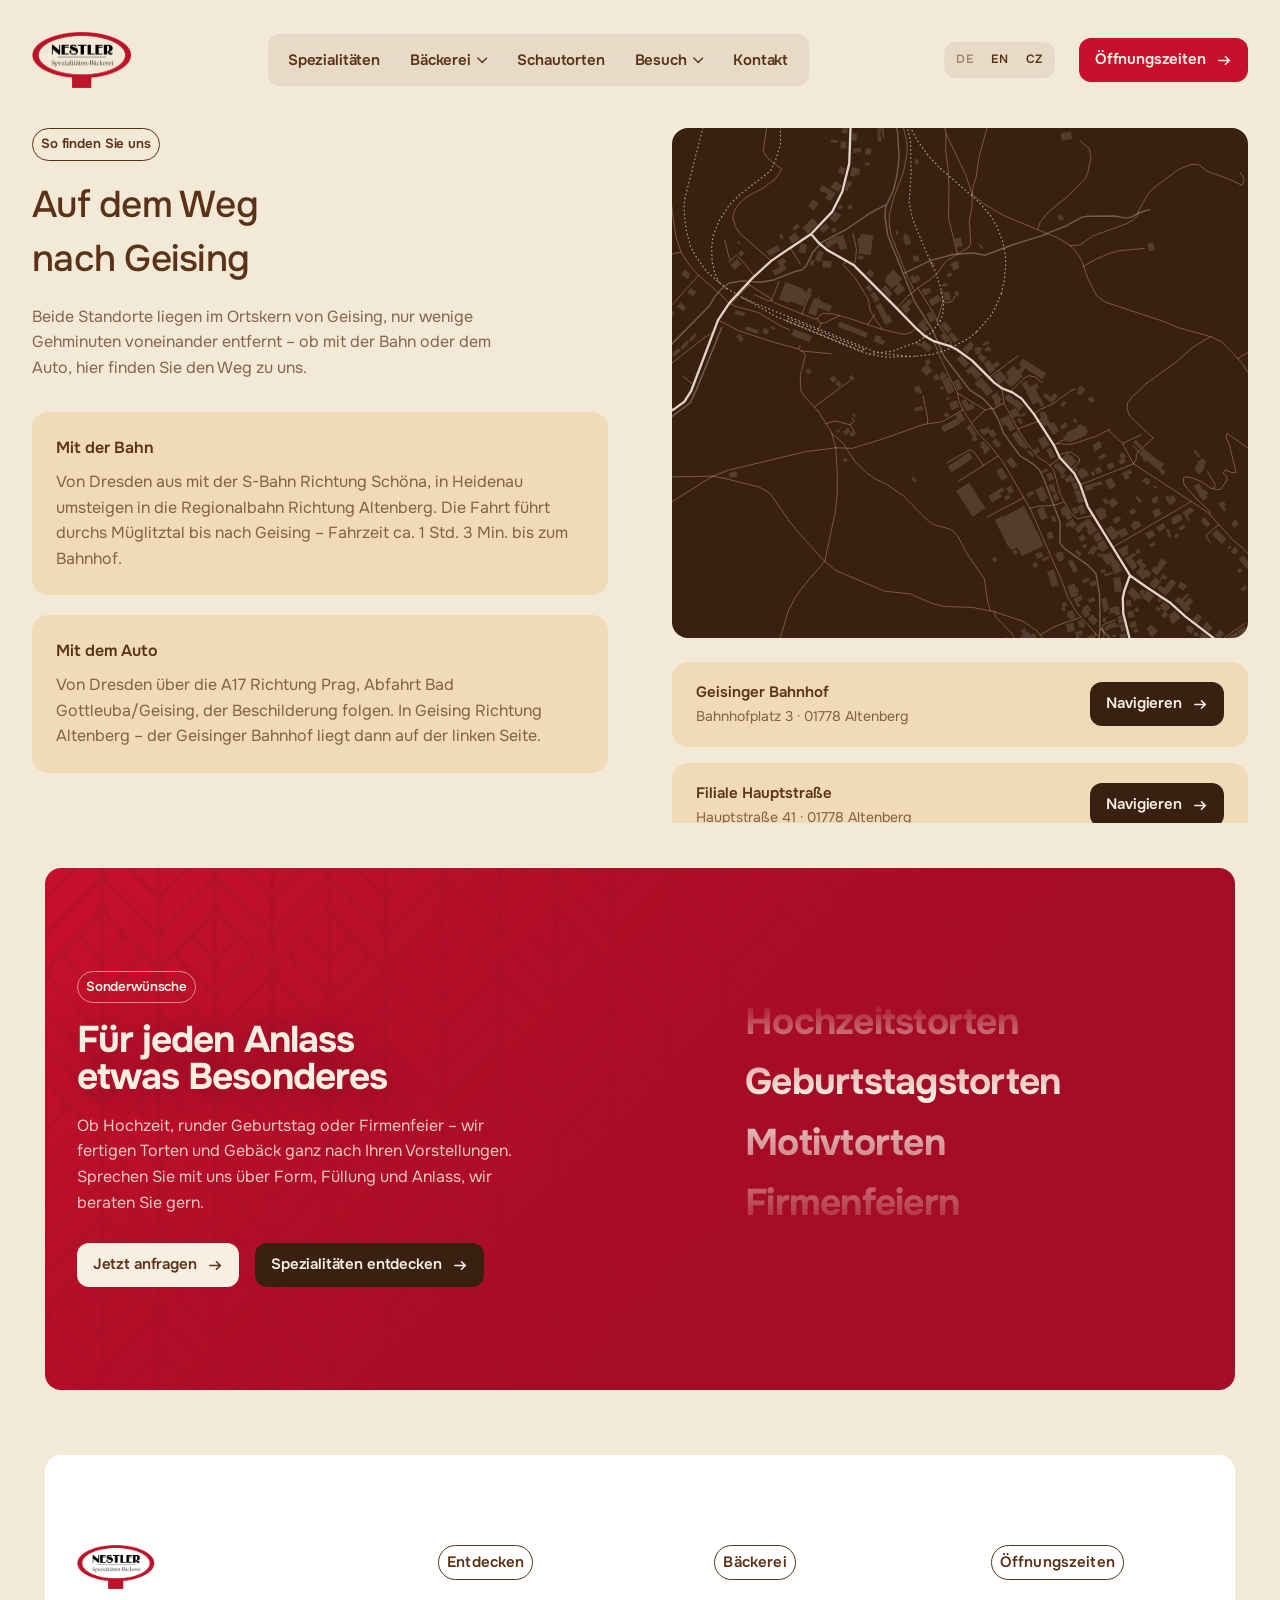
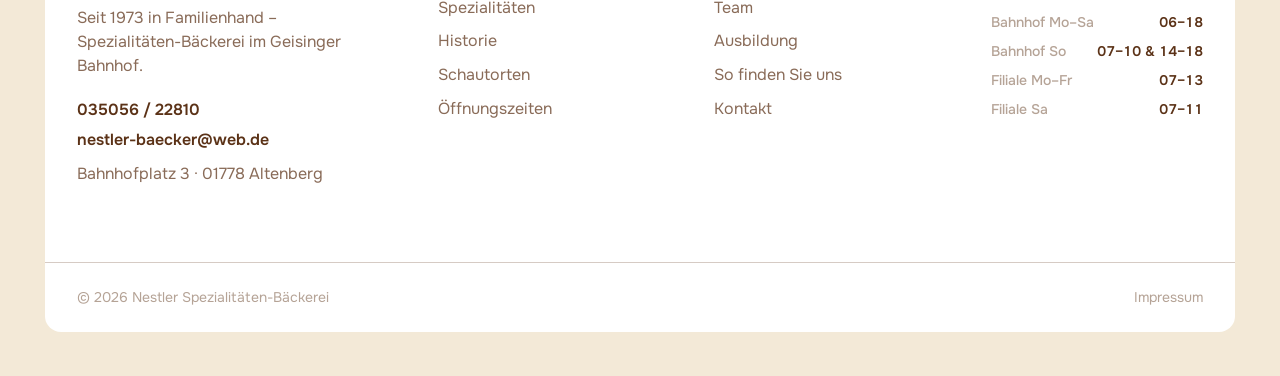
==== commit bae114e2: "Polish website UI and responsive experience" ====
--- a/anfahrt.html
+++ b/anfahrt.html
@@ -6,24 +6,31 @@
 
 <title>So finden Sie uns – Nestler Spezialitäten-Bäckerei Geising</title>
 <meta name="description" content="Anfahrt zur Nestler Spezialitäten-Bäckerei in Geising: mit der Bahn über Heidenau/Müglitztal oder mit dem Auto über die A17.">
-<link rel="canonical" href="https://mnestler.uber.space/anfahrt.html">
+<link rel="canonical" href="https://richard-bit-ui.github.io/nestler-baeckerei/anfahrt.html">
 <meta name="theme-color" content="#F3E9D7">
 
 <meta property="og:type" content="website">
 <meta property="og:site_name" content="Nestler Spezialitäten-Bäckerei">
 <meta property="og:locale" content="de_DE">
-<meta property="og:url" content="https://mnestler.uber.space/anfahrt.html">
+<meta property="og:url" content="https://richard-bit-ui.github.io/nestler-baeckerei/anfahrt.html">
 <meta property="og:title" content="So finden Sie uns – Nestler Spezialitäten-Bäckerei Geising">
 <meta property="og:description" content="Anfahrt zur Nestler Spezialitäten-Bäckerei in Geising: mit der Bahn über Heidenau/Müglitztal oder mit dem Auto über die A17.">
+<meta property="og:image" content="https://richard-bit-ui.github.io/nestler-baeckerei/assets/img/og-image.jpg">
+<meta property="og:image:width" content="1200">
+<meta property="og:image:height" content="630">
+
+<meta name="twitter:card" content="summary_large_image">
+<meta name="twitter:image" content="https://richard-bit-ui.github.io/nestler-baeckerei/assets/img/og-image.jpg">
 
 <link rel="preconnect" href="https://fonts.googleapis.com">
 <link rel="preconnect" href="https://fonts.gstatic.com" crossorigin>
 <link rel="stylesheet" href="https://fonts.googleapis.com/css2?family=Onest:wght@400;500;600;700;800&display=swap">
-<link rel="stylesheet" href="assets/css/styles.css?v=58">
-<link rel="icon" href="assets/img/logo.png">
+<link rel="stylesheet" href="assets/css/styles.css?v=116">
+<link rel="icon" href="assets/img/favicon.png">
 </head>
 <body class="subpage">
 
+<!-- baustein:kopf -->
 <a class="skip-link" href="#inhalt">Zum Inhalt springen</a>
 
 <header class="nav" id="nav" data-theme="light">
@@ -55,12 +62,18 @@
           </button>
           <div class="dropdown" id="menu-besuch" hidden>
             <a class="dropdown__link" href="index.html#oeffnungszeiten"><span>Öffnungszeiten</span><small>Bahnhof und Filiale Hauptstraße</small></a>
-            <a class="dropdown__link" href="anfahrt.html" aria-current="page"><span>So finden Sie uns</span><small>Mit der Bahn oder dem Auto</small></a>
+            <a class="dropdown__link" href="index.html#oeffnungszeiten"><span>So finden Sie uns</span><small>Mit der Bahn oder dem Auto</small></a>
           </div>
         </li>
         <li class="nav__item"><a class="nav__link" href="kontakt.html">Kontakt</a></li>
       </ul>
     </nav>
+
+    <div class="nav__lang" aria-label="Sprache wählen">
+      <span class="nav__lang-current" aria-current="true">DE</span>
+      <a class="nav__lang-link" href="en/index.html" hreflang="en" lang="en">EN</a>
+      <a class="nav__lang-link" href="cs/index.html" hreflang="cs" lang="cs">CZ</a>
+    </div>
 
     <a class="btn btn--accent nav__cta" href="index.html#oeffnungszeiten">
       Öffnungszeiten
@@ -74,20 +87,32 @@
 </header>
 
 <div class="mobilmenu" id="mobilmenue" data-scroll-native>
-  <ul class="mobilmenu__list">
-    <li><a href="index.html#spezialitaeten">Spezialitäten</a></li>
-    <li><a href="historie.html">Historie</a></li>
-    <li><a href="team.html">Team</a></li>
-    <li><a href="schautorten.html">Schautorten</a></li>
-    <li><a href="index.html#oeffnungszeiten">Öffnungszeiten</a></li>
-    <li><a href="anfahrt.html" aria-current="page">So finden Sie uns</a></li>
-    <li><a href="kontakt.html">Kontakt</a></li>
-  </ul>
-  <a class="btn btn--accent mobilmenu__cta" href="tel:+493505622810">
-    035056 / 22810
-    <svg class="btn__arrow" viewBox="0 0 16 16" aria-hidden="true"><path d="M2 8h11M9 4l4.2 4L9 12" fill="none" stroke="currentColor" stroke-width="1.7" stroke-linecap="round" stroke-linejoin="round"/></svg>
-  </a>
+  <nav class="mobilmenu__nav" aria-label="Hauptnavigation (mobil)">
+    <ul class="mobilmenu__list">
+      <li><a href="index.html#spezialitaeten">Spezialitäten</a></li>
+      <li><a href="schautorten.html">Schautorten</a></li>
+      <li><a href="kontakt.html">Kontakt</a></li>
+    </ul>
+    <p class="mobilmenu__label">Bäckerei</p>
+    <ul class="mobilmenu__list mobilmenu__list--sub">
+      <li><a href="historie.html">Historie</a></li>
+      <li><a href="team.html">Team</a></li>
+      <li><a href="ausbildung.html">Ausbildung</a></li>
+    </ul>
+    <p class="mobilmenu__label">Besuch</p>
+    <ul class="mobilmenu__list mobilmenu__list--sub">
+      <li><a href="index.html#oeffnungszeiten">Öffnungszeiten</a></li>
+      <li><a href="index.html#oeffnungszeiten">So finden Sie uns</a></li>
+    </ul>
+    <p class="mobilmenu__label">Sprache</p>
+    <div class="mobilmenu__lang">
+      <span class="mobilmenu__lang-current" aria-current="true">Deutsch</span>
+      <a class="mobilmenu__lang-link" href="en/index.html" hreflang="en" lang="en">English</a>
+      <a class="mobilmenu__lang-link" href="cs/index.html" hreflang="cs" lang="cs">Čeština</a>
+    </div>
+  </nav>
 </div>
+<!-- /baustein:kopf -->
 
 <main id="inhalt">
 
@@ -102,7 +127,7 @@
     <div class="anfahrt__inner">
       <div>
         <p class="pill">So finden Sie uns</p>
-        <h2 class="anfahrt__heading" id="anfahrt-heading">Auf dem Weg<br>nach Geising</h2>
+        <h1 class="anfahrt__heading" id="anfahrt-heading">Auf dem Weg<br>nach Geising</h1>
         <p class="anfahrt__lede">Beide Standorte liegen im Ortskern von Geising, nur wenige Gehminuten voneinander entfernt – ob mit der Bahn oder dem Auto, hier finden Sie den Weg zu uns.</p>
 
         <div class="anfahrt__routes">
@@ -148,6 +173,7 @@
   </section>
 
 
+  <!-- baustein:sonderwuensche -->
   <!-- ── Sonderwünsche ────────────────────────────────────────────────
        Vorbild: die modernbakery.com-Startseite ("Custom bakery solutions
        for all") – satte Akzentfläche mit Wasserzeichen-Muster, Pill +
@@ -171,7 +197,7 @@
           <h2 class="sw__title" id="sw-heading">Für jeden Anlass<br>etwas Besonderes</h2>
           <p class="sw__lede">Ob Hochzeit, runder Geburtstag oder Firmenfeier – wir fertigen Torten und Gebäck ganz nach Ihren Vorstellungen. Sprechen Sie mit uns über Form, Füllung und Anlass, wir beraten Sie gern.</p>
           <div class="sw__actions">
-            <a class="btn btn--light" href="#kontakt-form">
+            <a class="btn btn--light" href="kontakt.html#kontakt-form">
               Jetzt anfragen
               <svg class="btn__arrow" viewBox="0 0 16 16" aria-hidden="true"><path d="M2 8h11M9 4l4.2 4L9 12" fill="none" stroke="currentColor" stroke-width="1.7" stroke-linecap="round" stroke-linejoin="round"/></svg>
             </a>
@@ -216,10 +242,12 @@
       </div>
     </div>
   </section>
+  <!-- /baustein:sonderwuensche -->
 
 
 </main>
 
+<!-- baustein:footer -->
 <footer class="footer">
  <div class="footer__card">
   <div class="footer__inner">
@@ -249,7 +277,7 @@
       <ul>
         <li><a href="team.html">Team</a></li>
         <li><a href="ausbildung.html">Ausbildung</a></li>
-        <li><a href="anfahrt.html" aria-current="page">So finden Sie uns</a></li>
+        <li><a href="index.html#oeffnungszeiten">So finden Sie uns</a></li>
         <li><a href="kontakt.html">Kontakt</a></li>
       </ul>
     </nav>
@@ -257,10 +285,10 @@
     <div class="footer__col">
       <p class="footer__col-title pill">Öffnungszeiten</p>
       <dl class="footer__hours">
-        <div><dt>Bahnhof Mo–Sa</dt><dd>06:00–18:00</dd></div>
+        <div><dt>Bahnhof Mo–Sa</dt><dd>06–18</dd></div>
         <div><dt>Bahnhof So</dt><dd>07–10 &amp; 14–18</dd></div>
-        <div><dt>Filiale Mo–Fr</dt><dd>07:00–13:00</dd></div>
-        <div><dt>Filiale Sa</dt><dd>07:00–11:00</dd></div>
+        <div><dt>Filiale Mo–Fr</dt><dd>07–13</dd></div>
+        <div><dt>Filiale Sa</dt><dd>07–11</dd></div>
       </dl>
     </div>
 
@@ -272,9 +300,10 @@
   </div>
  </div>
 </footer>
-
-
-
-<script src="assets/js/main.js?v=58" defer></script>
+<!-- /baustein:footer -->
+
+
+
+<script src="assets/js/main.js?v=116" defer></script>
 </body>
 </html>
--- a/assets/css/styles.css
+++ b/assets/css/styles.css
@@ -24,8 +24,8 @@
   --r-pill: 100rem;
 
   /* Maße */
-  --pad: clamp(1.25rem, 1.67vw, 2rem);
-  --wrap: 120rem;
+  --pad: clamp(1.25rem, 2.5vw, 3.25rem);
+  --wrap: 112rem;
   --btn-h: clamp(2.75rem, 3.33vw, 4rem);
 
   /* Typo */
@@ -37,6 +37,16 @@
   --fs-word:  clamp(3.5rem, 16vw, 19rem);
 
   --ease: cubic-bezier(.22,.9,.24,1);
+  /* GSAP `power4.inOut` – eine reine Potenzfunktion, keine kubische
+     Bézier-Kurve, daher Punkt für Punkt aus GSAP ausgelesen
+     (`gsap.parseEase("power4.inOut")`, 41 Stützstellen) und als CSS
+     `linear()` nachgebaut statt geschätzt. Die Kurve trägt den
+     site-weiten Scroll-Reveal UND die Pin-Popups der Geising-Karte;
+     sie stand vorher dreimal ausgeschrieben in dieser Datei. */
+  --ease-power4-inout: linear(0,0,0,0,.0002,.0005,.0012,.0026,.0051,.0092,
+    .0156,.0252,.0389,.058,.084,.1187,.1638,.2219,.2952,.3869,.5,.6131,
+    .7048,.7781,.8362,.8813,.916,.942,.9611,.9748,.9844,.9908,.9949,.9974,
+    .9988,.9995,.9998,1,1,1,1);
 
   /* Aus dem Vorbild ausgelesene Zeitkonstanten fürs Mobilmenü */
   --duration-normal: .525s;
@@ -67,10 +77,24 @@
   -webkit-font-smoothing:antialiased;
 }
 
-.visually-hidden{
-  position:absolute;width:1px;height:1px;margin:-1px;padding:0;
-  overflow:hidden;clip:rect(0 0 0 0);white-space:nowrap;border:0;
-}
+.visually-hidden{
+  position:absolute;width:1px;height:1px;margin:-1px;padding:0;
+  overflow:hidden;clip:rect(0 0 0 0);white-space:nowrap;border:0;
+}
+
+/* ── Kurze Ladeebene ──────────────────────────────────────────────── */
+.page-loader{display:none}
+html.js .page-loader{
+  position:fixed;inset:0;z-index:200;display:grid;place-content:center;gap:.9rem;
+  background:var(--cream);color:var(--ink);opacity:1;visibility:visible;
+  transition:opacity .42s var(--ease),visibility .42s var(--ease);
+}
+html.js.is-loaded .page-loader{opacity:0;visibility:hidden;pointer-events:none}
+.page-loader__mark{font-size:1.25rem;font-weight:600;letter-spacing:-.04em;text-align:center}
+.page-loader__dots{display:flex;justify-content:center;gap:.38rem}
+.page-loader__dots i{width:.38rem;height:.38rem;border-radius:50%;background:var(--accent);animation:loader-dot .8s var(--ease) infinite alternate}
+.page-loader__dots i:nth-child(2){animation-delay:.12s}.page-loader__dots i:nth-child(3){animation-delay:.24s}
+@keyframes loader-dot{to{transform:translateY(-.35rem);opacity:.45}}
 
 .skip-link{
   position:fixed;top:.75rem;left:.75rem;z-index:100;
@@ -164,7 +188,6 @@
   min-width:19rem;padding:.5rem;
   border-radius:var(--r-lg);
   background:var(--cream);
-  box-shadow:0 1.5rem 3rem -1rem rgba(58,32,17,.35);
   display:grid;gap:.125rem;
   transform:translate(-50%,-.5rem);opacity:0;pointer-events:none;
   transition:opacity .25s var(--ease), transform .25s var(--ease);
@@ -180,19 +203,43 @@
 
 .nav__cta{flex:none}
 
+/* ── Sprachumschalter ──────────────────────────────────────────────────
+   Kleine Pille wie .nav__list, nur mit zwei/drei kurzen Kürzeln statt
+   der Hauptlinks. Die aktuelle Sprache ist bewusst KEIN Link (man ist ja
+   schon dort) – nur gedämpft dargestellt, damit sie sich trotzdem als
+   "hier bist du" lesen lässt, ohne wie ein totes Tastaturfeld zu wirken. */
+.nav__lang{
+  flex:none;display:flex;align-items:center;gap:.1rem;
+  padding:clamp(.2rem,.3vw,.35rem);border-radius:var(--r);
+  background:var(--nav-pill);
+  backdrop-filter:blur(20px);-webkit-backdrop-filter:blur(20px);
+  transition:background-color .3s var(--ease);
+}
+.nav__lang-current,.nav__lang-link{
+  display:inline-flex;align-items:center;
+  padding:.45em .7em;border-radius:clamp(2px,.21vw,4px);
+  color:var(--nav-fg);
+  font-size:clamp(.75rem,.85vw,.9375rem);font-weight:600;letter-spacing:.02em;
+}
+.nav__lang-current{opacity:.5}
+.nav__lang-link{transition:background-color .2s var(--ease), color .3s var(--ease)}
+.nav__lang-link:hover{background:var(--nav-hover)}
+
 /* Burger */
-.burger{
-  display:none;flex:none;width:2.75rem;height:2.75rem;
-  border-radius:var(--r);align-items:center;justify-content:center;
-  flex-direction:column;gap:.35rem;background:var(--nav-pill);
-}
-.burger span{
-  display:block;width:1.25rem;height:2px;border-radius:2px;
-  background:var(--nav-fg);
-  transition:transform var(--duration-normal) var(--cubic-menu);
-}
-.burger[aria-expanded="true"] span:first-child{transform:translateY(4.5px) rotate(45deg)}
-.burger[aria-expanded="true"] span:last-child{transform:translateY(-4.5px) rotate(-45deg)}
+.burger{
+  position:relative;display:none;flex:none;width:2.75rem;height:2.75rem;
+  border-radius:var(--r);align-items:center;justify-content:center;
+  background:var(--nav-pill);
+}
+.burger span{
+  position:absolute;display:block;width:1.25rem;height:2px;border-radius:2px;
+  background:var(--nav-fg);
+  transition:transform .38s var(--ease),background-color .2s var(--ease);
+}
+.burger span:first-child{transform:translateY(-.25rem)}
+.burger span:last-child{transform:translateY(.25rem)}
+.burger[aria-expanded="true"] span:first-child{transform:rotate(45deg)}
+.burger[aria-expanded="true"] span:last-child{transform:rotate(-45deg)}
 
 /* ── Mobilmenü ─────────────────────────────────────────────────────────
    Öffnen/Schließen 1:1 aus dem Vorbild übernommen (dessen `.nav-center`):
@@ -206,29 +253,91 @@
    werden – nur so lässt sich überhaupt etwas animieren. */
 .mobilmenu{
   position:fixed;inset:0;z-index:55;
-  padding:7rem var(--pad) 2rem;
+  padding-top:7rem;
   background:var(--cream);
-  display:flex;flex-direction:column;gap:2rem;
-  overflow-y:auto;
-  opacity:0;visibility:hidden;
-  transform:translateY(1em);
-  transition:transform var(--duration-normal) var(--cubic-menu),
-             visibility var(--duration-normal) var(--cubic-menu),
-             opacity var(--duration-fast) var(--cubic-menu);
-}
-.mobilmenu[data-open]{
-  opacity:1;visibility:visible;transform:translateY(0);
-  transition-delay:.1s;
-}
+  display:flex;flex-direction:column;
+  /* Nur der Inhaltsbereich scrollt – Kopfbereich und Navigation bleiben
+     dadurch auch auf kurzen Geräten ruhig und vollständig erreichbar. */
+  overflow:hidden;
+  opacity:0;visibility:hidden;
+  transform:translateY(100%);transform-origin:bottom center;
+  transition:transform .58s var(--ease-power4-inout),
+             visibility var(--duration-normal) var(--cubic-menu),
+             opacity .25s var(--ease);
+}
+.mobilmenu[data-open]{
+  opacity:1;visibility:visible;transform:translateY(0) scale(1);
+  transition-delay:0s;
+}
+/* Mobilmenü seit der Mobile-Überarbeitung in Gruppen gegliedert – deckt sich
+   mit der Struktur der Desktop-Dropdowns „Bäckerei"/„Besuch" (siehe Kopf-
+   zeile), statt einer einzigen flachen Liste. Drei oberste, immer sichtbare
+   Haupteinträge (Spezialitäten/Schautorten/Kontakt) oben, darunter zwei
+   beschriftete Untergruppen mit kleinerer Schrift – so bleiben auch mit dem
+   inzwischen achten Eintrag (Ausbildung) alle Ebenen auf einen Blick
+   scannbar, statt als eine lange, gleichrangige Liste zu wirken. */
+.mobilmenu__nav{
+  flex:1 1 auto;min-height:0;overflow-y:auto;
+  padding:0 var(--pad) 1.5rem;
+}
+.mobilmenu__nav>*{opacity:0;transform:translateY(.8rem)}
+.mobilmenu[data-open] .mobilmenu__nav>*{animation:mobilmenu-item-in .52s var(--ease) forwards}
+.mobilmenu[data-open] .mobilmenu__nav>*:nth-child(1){animation-delay:.08s}
+.mobilmenu[data-open] .mobilmenu__nav>*:nth-child(2){animation-delay:.13s}
+.mobilmenu[data-open] .mobilmenu__nav>*:nth-child(3){animation-delay:.18s}
+.mobilmenu[data-open] .mobilmenu__nav>*:nth-child(4){animation-delay:.23s}
+.mobilmenu[data-open] .mobilmenu__nav>*:nth-child(5){animation-delay:.28s}
+.mobilmenu[data-open] .mobilmenu__nav>*:nth-child(6){animation-delay:.33s}
+.mobilmenu[data-open] .mobilmenu__nav>*:nth-child(7){animation-delay:.38s}
+@keyframes mobilmenu-item-in{to{opacity:1;transform:none}}
 .mobilmenu__list{display:grid;gap:.25rem}
 .mobilmenu__list a{
   display:block;padding:.6rem 0;
-  font-size:clamp(1.5rem,7vw,2.25rem);font-weight:500;letter-spacing:-.02em;
+  font-size:clamp(1.375rem,6.4vw,2rem);font-weight:500;letter-spacing:-.02em;
   border-bottom:1px solid var(--ink-25);
 }
-.mobilmenu__cta{align-self:flex-start}
-
-/* ── Hero ──────────────────────────────────────────────────────────── */
+.mobilmenu__label{
+  margin-top:1.4rem;margin-bottom:.35rem;
+  font-size:.75rem;font-weight:600;letter-spacing:.06em;text-transform:uppercase;
+  color:var(--ink-45);
+}
+.mobilmenu__list--sub a{
+  padding:.5rem 0;
+  font-size:clamp(1.125rem,5.2vw,1.5rem);font-weight:500;
+}
+/* Sprachumschalter im Mobilmenü: gleiche Gruppierung wie „Bäckerei"/
+   „Besuch" (Label + eigene Reihe), aber als Pillen statt Liste – der
+   Wechsel ist keine Navigation innerhalb der Seite, sondern ein
+   Sprung auf eine ganz andere Sprachfassung, das darf sich auch optisch
+   unterscheiden. Aktuelle Sprache wie im Desktop-Pendant kein Link. */
+.mobilmenu__lang{display:flex;flex-wrap:wrap;gap:.6rem;margin-top:.5rem}
+.mobilmenu__lang-current,.mobilmenu__lang-link{
+  padding:.5rem 1.1rem;border-radius:var(--r-pill);
+  font-size:1rem;font-weight:600;letter-spacing:.02em;
+  border:1px solid var(--ink-25);
+}
+.mobilmenu__lang-current{opacity:.5}
+.mobilmenu__lang-link{transition:background-color .2s var(--ease)}
+.mobilmenu__lang-link:hover{background:rgba(91,50,23,.07)}
+.is-language-source{display:none!important}
+.mobilmenu__language-trigger{display:grid;grid-template-columns:auto 1fr auto;align-items:center;gap:.65rem;width:100%;margin:0 0 1.5rem;padding:.8rem 0;border-bottom:1px solid var(--ink-25);text-align:left}
+.mobilmenu__language-label{font-size:.75rem;font-weight:600;letter-spacing:.06em;text-transform:uppercase;color:var(--ink-45)}
+.mobilmenu__language-current{justify-self:end;font-size:1rem;font-weight:600}
+.mobilmenu__language-arrow{font-size:1.6rem;line-height:.7;color:var(--ink-45);transition:transform .25s var(--ease)}
+.mobilmenu__language-trigger[aria-expanded="true"] .mobilmenu__language-arrow{transform:rotate(90deg)}
+.language-sheet{position:absolute;z-index:3;right:0;bottom:0;left:0;padding:1.5rem var(--pad) calc(1.5rem + env(safe-area-inset-bottom));background:#FFF;border-radius:var(--r-lg) var(--r-lg) 0 0;box-shadow:0 -1rem 3rem rgba(64,35,14,.18);transform:translateY(105%);visibility:hidden;transition:transform .5s var(--ease-power4-inout),visibility .5s var(--ease)}
+.language-sheet.is-open{transform:translateY(0);visibility:visible}
+.language-sheet__heading{display:flex;align-items:center;justify-content:space-between;margin-bottom:1.25rem;font-size:1.25rem;font-weight:600;letter-spacing:-.02em}
+.language-sheet__heading button{display:grid;place-items:center;width:2.5rem;height:2.5rem;border:1px solid var(--ink-25);border-radius:50%;font-size:1.65rem;font-weight:300;line-height:1;transition:background-color .2s var(--ease),color .2s var(--ease)}
+.language-sheet__heading button:hover{background:var(--ink);color:var(--cream)}
+.language-sheet__options{display:grid;gap:.5rem}
+.language-sheet__options>*{display:flex;align-items:center;justify-content:space-between;min-height:3.35rem;padding:.8rem 1rem;border:1px solid var(--ink-25);border-radius:var(--r);font-size:1.0625rem;font-weight:600}
+.language-sheet__options [aria-current="true"]{background:rgba(91,50,23,.06)}
+.language-sheet__options [aria-current="true"]::after{content:"✓";color:var(--accent);font-size:1.1rem}
+.language-sheet__options a{transition:background-color .2s var(--ease),transform .2s var(--ease)}
+.language-sheet__options a:hover{background:var(--cream);transform:translateX(.15rem)}
+
+/* ── Hero ──────────────────────────────────────────────────────────── */
 .hero{
   position:relative;z-index:0;
   /* +1.5×r-lg unten drauf: genau der Betrag, um den die nächste .section
@@ -253,7 +362,7 @@
   position:relative;height:100%;
   text-shadow:0 .05em .9em rgba(58,32,17,.35);
   max-width:var(--wrap);margin-inline:auto;
-  padding:0 var(--pad) calc(clamp(2.5rem,5vw,6rem) + var(--r-lg) * 1.5);
+  padding:0 var(--pad) calc(clamp(3.5rem,6vw,8rem) + var(--r-lg) * 1.5);
   display:grid;align-items:end;align-content:end;
   grid-template-columns:minmax(0,1.2fr) minmax(0,1fr);
   grid-template-areas:"eyebrow ." "title lede";
@@ -306,10 +415,7 @@
   transform:translate(0,2em);
 }
 html.js .reveal.is-in{
-  animation:rise .8s linear(0,0,0,0,.0002,.0005,.0012,.0026,.0051,.0092,
-    .0156,.0252,.0389,.058,.084,.1187,.1638,.2219,.2952,.3869,.5,.6131,
-    .7048,.7781,.8362,.8813,.916,.942,.9611,.9748,.9844,.9908,.9949,.9974,
-    .9988,.9995,.9998,1,1,1,1) forwards;
+  animation:rise .8s var(--ease-power4-inout) forwards;
 }
 .kontakt__form.reveal{animation-delay:.1s}
 @keyframes rise{to{opacity:1;visibility:visible;transform:none}}
@@ -366,16 +472,19 @@
   --card-h:calc(var(--card-w) / .714);
   --gutter:clamp(1.25rem, 3.333vw, 4rem);  /*  48 @1440 */
   --col-w:clamp(11rem, 20.833vw, 25rem);   /* 300 @1440 */
-  --word-fs:16.3vw;                        /* auf „Spezialitäten" abgestimmt */
+  --word-fs:16.6vw;                        /* auf „Spezialitäten" abgestimmt, Kundenwunsch
+                                               "etwas größer" leicht nach oben angepasst –
+                                               das knapp abgeschnittene Zeilenende bleibt vom
+                                               overflow:hidden der Sektion unsichtbar aufgefangen */
   --word-h:calc(var(--word-fs) * .9);
   --flick:cubic-bezier(.16,1,.3,1);
-  padding-block:clamp(3.5rem, 14.93vw, 17.9rem);
+  padding-block:clamp(4.5rem, 16vw, 20rem);
 }
 
 .spez__word{
   position:absolute;top:var(--pad);left:var(--pad);
   z-index:0;pointer-events:none;user-select:none;
-  font-size:var(--word-fs);font-weight:500;line-height:.9;letter-spacing:-.01em;
+  font-size:var(--word-fs);font-weight:700;line-height:.9;letter-spacing:-.01em;
   color:var(--ink);opacity:.05;white-space:nowrap;
 }
 
@@ -430,11 +539,34 @@
   width:min(49.583vw, 60rem);
   display:flex;align-items:center;justify-content:space-between;gap:1rem;
 }
+.spez__counter-wrap{display:flex;flex-direction:column;align-items:center;gap:.4rem}
 .spez__counter{
   font-size:clamp(.75rem, .833vw, 1rem);
   font-weight:600;line-height:1.5;letter-spacing:.02em;
   font-variant-numeric:tabular-nums;
 }
+/* Automatik-Indikator: zeigt, wann der Fächer von allein weiterspringt.
+   Leere Pille als Schiene, gefüllte Pille läuft per CSS-Keyframe (kein
+   rAF, siehe Sonderwünsche-Lehre oben) synchron mit main.js' AUTO_MS von
+   0 auf voll – main.js setzt dafür `animation-duration` inline und
+   schaltet `.is-filling` per entfernen/reflow/hinzufügen neu an, exakt
+   wie schon beim `.is-swapping`-Textwechsel. Pausiert (Hover/Fokus/
+   Ziehen/reduzierte Bewegung) wird die Klasse einfach entfernt – die
+   Schiene fällt dann leer zurück, statt mitten im Lauf einzufrieren,
+   damit kein Zeit-Offset zwischen Balken und tatsächlichem nächsten
+   Schritt entstehen kann. */
+.spez__autobar{
+  display:block;width:2.75rem;height:2px;
+  border-radius:var(--r-pill);overflow:hidden;
+  background:var(--ink-25);
+}
+.spez__autobar-fill{
+  display:block;width:100%;height:100%;
+  background:var(--accent);
+  transform:scaleX(0);transform-origin:left center;
+}
+.spez__autobar-fill.is-filling{animation-name:spez-fill;animation-timing-function:linear;animation-fill-mode:forwards}
+@keyframes spez-fill{from{transform:scaleX(0)}to{transform:scaleX(1)}}
 .spez__arrows{display:flex;gap:clamp(.25rem,.417vw,.5rem)}
 .arrow{
   position:relative;
@@ -512,14 +644,21 @@
   opacity:var(--veil,0);
   transition:opacity .5s var(--ease);
 }
-.tag{
-  position:absolute;
-  top:clamp(.625rem, 1.25vw, 1.5rem);left:clamp(.625rem, 1.25vw, 1.5rem);
+/* Etikett-Pille. Zwei Ausprägungen mit identischem Aussehen: .tag klebt
+   in der Ecke der Deck-Karte, .pill steht normal im Textfluss (Seiten-
+   Überschriften, Footer-Spaltentitel, Live-Status). Die gemeinsamen
+   Werte standen früher in beiden Regeln wortgleich ausgeschrieben. */
+.tag,.pill{
   padding:clamp(.2rem,.417vw,.5rem) clamp(.45rem,.625vw,.75rem);
   border:1px solid var(--ink);border-radius:var(--r-pill);
   font-size:clamp(.8125rem, 1.042vw, 1.25rem);
   font-weight:600;line-height:1.5;letter-spacing:-.01em;
 }
+.tag{
+  position:absolute;
+  top:clamp(.625rem, 1.25vw, 1.5rem);left:clamp(.625rem, 1.25vw, 1.5rem);
+}
+.pill{display:inline-flex;align-items:center}
 
 /* Fächer – Verschiebung, Drehung und Skalierung 1:1 aus dem Vorbild.
    ±3 und 4 sind die unsichtbaren Warteplätze des Ringlaufs. */
@@ -586,16 +725,6 @@
             cta-steigt 1s cubic-bezier(.16,1,.3,1) both;
 }
 
-/* Statisches Etikett im Stil von .tag (Pille mit Kontur), aber ohne die
-   absolute Positionierung, die dort auf die Deck-Karte zugeschnitten ist. */
-.pill{
-  display:inline-flex;align-items:center;
-  padding:clamp(.2rem,.417vw,.5rem) clamp(.45rem,.625vw,.75rem);
-  border:1px solid var(--ink);border-radius:var(--r-pill);
-  font-size:clamp(.8125rem, 1.042vw, 1.25rem);
-  font-weight:600;line-height:1.5;letter-spacing:-.01em;
-}
-
 /* ── Öffnungszeiten ────────────────────────────────────────────────────
    Gleiches System wie bei „Spezialitäten": blasses Wort-Wasserzeichen
    hinter dem Inhalt, zweispaltiger Aufbau wie im Hero (Text/Bild). Das
@@ -616,8 +745,8 @@
    Kommentar dort. overflow:visible statt :hidden auf .oeff-wrap, aus
    demselben Grund wie schon bei .story (siehe dortiger Kommentar):
    die Popups der Pins müssen über die Kachel hinausragen dürfen. */
-.oeff-wrap{
-  padding:clamp(1.25rem, 3vw, 2.5rem);
+.oeff-wrap{
+  padding:clamp(1.5rem, 3.5vw, 4rem);
   overflow:visible;
 }
 .oeff__card{
@@ -640,7 +769,9 @@
      Media Query weiter unten ohne festes Seitenverhältnis. */
   max-height:100svh;
   border-radius:var(--r-lg);
-  box-shadow:0 1.75rem 3.5rem -2rem rgba(58,32,17,.4);
+  /* Kundenwunsch 22.08.2026: Schlagschatten unter Karten/Boxen jetzt
+     website-weit entfernt (nicht nur bei .sw__card), siehe alle übrigen
+     entfernten box-shadow-Regeln in dieser Datei. */
   background:var(--deep);
 }
 
@@ -652,8 +783,9 @@
    + overflow:hidden fürs Kartenbild – bewusst getrennt von .oeff__card,
    damit dessen eigenes overflow:visible (s.o.) für die Pin-Popups gilt,
    ohne dass die Karte selbst eckig über den Rand hinausragt. */
-.geismap{position:relative;width:100%;height:100%}
-.geismap__frame{position:absolute;inset:0;border-radius:var(--r-lg);overflow:hidden}
+.geismap{position:relative;width:100%;height:100%}
+.mobile-location-overview{display:none}
+.geismap__frame{position:absolute;inset:0;border-radius:var(--r-lg);overflow:hidden}
 .geismap__art{display:block;width:100%;height:100%;object-fit:cover}
 /* Weicher Verlauf hinter der Ecke mit dem Text – dieselbe Technik wie
    .hero__scrim übers Hero-Foto. Wirkt nicht wie ein zugefügtes Element,
@@ -746,7 +878,6 @@
   width:1.15rem;height:1.15rem;border-radius:50%;
   background:var(--accent);
   border:2.5px solid var(--light);
-  box-shadow:0 .2rem .5rem rgba(0,0,0,.45);
   transition:scale .25s var(--ease);
 }
 /* Pulsierender Ring, jetzt auffälliger: zwei versetzte Ringe statt
@@ -791,12 +922,11 @@
 
 .geismap__popup{
   position:absolute;
-  top:calc(100% + .75rem);left:50%;
+  top:calc(100% + 1.75rem);left:50%;
   translate:-50% .5rem;
   width:min(18rem, calc(100vw - 3rem));
   background:var(--cream);
   border-radius:var(--r-lg);
-  box-shadow:0 1.5rem 3rem -1rem rgba(20,8,4,.5);
   overflow:hidden;
   opacity:0;visibility:hidden;pointer-events:none;
   /* transform zusätzlich zur schon vorhandenen translate-Eigenschaft: beide
@@ -811,20 +941,14 @@
      Interaktions-Popup keinen Sinn) – dafür aber mit derselben sorgfältig
      aus GSAP entnommenen power4.inOut-Kurve wie der Rest der Seite, statt
      des schlichten var(--ease), für dieselbe hochwertige Anmutung. */
-  transition:opacity .4s linear(0,0,0,0,.0002,.0005,.0012,.0026,.0051,.0092,
-      .0156,.0252,.0389,.058,.084,.1187,.1638,.2219,.2952,.3869,.5,.6131,
-      .7048,.7781,.8362,.8813,.916,.942,.9611,.9748,.9844,.9908,.9949,.9974,
-      .9988,.9995,.9998,1,1,1,1),
-    translate .4s linear(0,0,0,0,.0002,.0005,.0012,.0026,.0051,.0092,
-      .0156,.0252,.0389,.058,.084,.1187,.1638,.2219,.2952,.3869,.5,.6131,
-      .7048,.7781,.8362,.8813,.916,.942,.9611,.9748,.9844,.9908,.9949,.9974,
-      .9988,.9995,.9998,1,1,1,1),
+  transition:opacity .4s var(--ease-power4-inout),
+    translate .4s var(--ease-power4-inout),
     visibility .4s,
-    transform .25s var(--ease), box-shadow .25s var(--ease);
+    transform .25s var(--ease);
 }
 /* Standorte in der unteren Kartenhälfte öffnen ihr Fenster nach oben,
    sonst ragt es unten über die Karte (bzw. die ganze Sektion) hinaus. */
-.geismap__marker--up .geismap__popup{top:auto;bottom:calc(100% + .75rem);translate:-50% -.5rem}
+.geismap__marker--up .geismap__popup{top:auto;bottom:calc(100% + 1.75rem);translate:-50% -.5rem}
 
 .geismap__marker:hover .geismap__popup,
 .geismap__marker:focus-within .geismap__popup,
@@ -834,12 +958,10 @@
 }
 
 /* Hover auf der Popup-Karte selbst (sobald sie offen ist): hebt sich noch
-   ein Stück weiter an und der Schatten vertieft sich – dasselbe dezente
-   "Kartenmuster" wie schon bei den Spezialitäten-Karten und den Pins,
-   nur eben auf dem Info-Fenster selbst. */
+   ein Stück weiter an – Schatten-Vertiefung (Kundenwunsch 22.08.2026:
+   Schlagschatten website-weit entfernt) entfällt, das Anheben bleibt. */
 .geismap__popup:hover{
   transform:translateY(-.3rem);
-  box-shadow:0 2.25rem 4rem -1rem rgba(20,8,4,.6);
 }
 
 .geismap__photo{display:block;width:100%;aspect-ratio:16/9;object-fit:cover}
@@ -860,8 +982,9 @@
    als ein normales .pill-Etikett gehalten – kein Rahmen/Hintergrund
    mehr, nur ein kleiner Punkt mit leiser Beschriftung neben dem Titel,
    damit der Name der Filiale die Aufmerksamkeit behält. */
-.oeff__status{
-  border:none;padding:0;
+.oeff__status{
+  display:inline-flex;align-items:center;
+  border:none;padding:0;
   gap:.35em;
   font-size:.75rem;font-weight:600;
   color:var(--ink-45);
@@ -957,10 +1080,15 @@
   padding-inline:8vw;
   will-change:transform;
 }
+/* 1:1 vom Vorbild übernommen (Live-Analyse per getComputedStyle, siehe
+   Projektnotizen): die Linie ist dort tatsächlich ein `outline:1px dashed`
+   in der normalen Fließtext-Tinte (kein Akzent-Rot!) auf einem 0px hohen
+   Element – hier als äquivalentes `border-top` nachgebaut (gleiche Optik,
+   ohne die Sonderrolle von outline zu brauchen). */
 .storyhz__line{
-  position:absolute;left:0;top:50%;height:3px;
+  position:absolute;left:0;top:50%;height:0;
+  border-top:1px dashed var(--ink);
   transform:translateY(-50%);
-  background-image:repeating-linear-gradient(to right, var(--accent) 0 10px, transparent 10px 22px);
 }
 
 /* ── Intro-Karte (entspricht .timeline__info im Vorbild) ──────────────
@@ -989,7 +1117,6 @@
   width:clamp(18rem,35vw,32rem);aspect-ratio:3/2;
   border-radius:var(--r-lg);overflow:hidden;
   background:var(--card);
-  box-shadow:0 1.75rem 3.5rem -2rem rgba(58,32,17,.4);
 }
 .storyhz__intro-image img{display:block;width:100%;height:100%;object-fit:cover}
 
@@ -1000,52 +1127,67 @@
   text-align:center;
 }
 
-/* Jahr/Titel/Punkt/Foto animieren einzeln, ausgelöst durch is-in-* auf
+/* Jahr/Titel/Punkt animieren einzeln, ausgelöst durch is-in-* auf
    .storyhz__item (siehe main.js) – nicht mehr der ganze Punkt auf
-   einmal. Timing/Delay/Easing 1:1 vom Original-Script übernommen. */
+   einmal. Timing/Easing/Zielwerte 1:1 aus den echten GSAP-Tween-Vars des
+   Vorbilds ausgelesen (per ScrollTrigger.getAll()/anim.vars, nicht mehr
+   nur geschätzt, siehe Projektnotizen): Jahr autoAlpha 0→1 + y 8px→0,
+   0,5s power1.out; Titel/Beschriftung dieselbe Eigenschaften, aber 0,6s;
+   Punkt scale 0→1 + autoAlpha 0→1, 0,5s back.out(2). Farblich ist dort
+   NICHTS akzentfarben – Jahr, Punkt und Linie stehen in derselben
+   Fließtext-Tinte wie die Beschriftung (`rgb(91,50,23)`, deckt sich exakt
+   mit unserem `--ink`). Vorher hatten Jahr/Punkt/Linie hier fälschlich
+   `var(--accent)` – keine bewusste Akzent-Übertragung, sondern eine
+   Abweichung vom Original, jetzt auf `--ink` korrigiert. */
 .storyhz__year{
-  color:var(--accent);font-weight:600;font-variant-numeric:tabular-nums;
+  color:var(--ink);font-weight:500;font-variant-numeric:tabular-nums;
   font-size:clamp(1.375rem,1.8vw,1.75rem);
   margin-bottom:.7em;
   opacity:0;transform:translateY(.5em);
-  transition:opacity .5s var(--ease-power1-out) .12s, transform .5s var(--ease-power1-out) .12s;
+  transition:opacity .5s var(--ease-power1-out), transform .5s var(--ease-power1-out);
 }
 .storyhz__item.is-in-year .storyhz__year{opacity:1;transform:translateY(0)}
 
+/* Punkt: im Vorbild ein winziger (8px), voll deckend gefüllter Kreis in
+   Tinte-Farbe, ohne Ring/Rahmen – kein optischer Unterschied zwischen dem
+   ersten und den übrigen Punkten (per getComputedStyle verglichen, exakt
+   identisch). Vorher ein großer (1,1rem) hohler Ring mit Akzent-Rahmen
+   und akzentfarbenem ersten Punkt – beides Abweichungen, jetzt entfernt. */
 .storyhz__dot{
-  width:1.1rem;height:1.1rem;border-radius:50%;
-  background:var(--cream);border:3px solid var(--accent);
+  width:.5rem;height:.5rem;border-radius:50%;
+  background:var(--ink);
   margin-bottom:1em;
   opacity:0;transform:scale(0);
   transition:opacity .5s var(--ease-back-out2), transform .5s var(--ease-back-out2);
 }
-.storyhz__dot--first{background:var(--accent)}
 .storyhz__item.is-in-dot .storyhz__dot{opacity:1;transform:scale(1)}
 
 .storyhz__caption{
   max-width:28ch;color:var(--ink-70);
   font-size:clamp(1.0625rem,1.3vw,1.3125rem);line-height:1.5;
   opacity:0;transform:translateY(.6em);
-  transition:opacity .6s var(--ease-power1-out) .2s, transform .6s var(--ease-power1-out) .2s;
+  transition:opacity .6s var(--ease-power1-out), transform .6s var(--ease-power1-out);
 }
 .storyhz__item.is-in-title .storyhz__caption{opacity:1;transform:translateY(0)}
 
-/* Foto: alternierender Dreheinstieg (-3°→3° bzw. umgekehrt, je nachdem
-   ob das Foto oben oder mittig sitzt – deckt sich im Markup exakt mit
-   dem bestehenden img-top/img-center-Wechsel), löst schon beim
-   Kanteneintritt aus (kein Warten auf 80/85/90%). */
+/* Foto: im Vorbild KEIN Fade-in mit CSS-Transition, sondern eine per
+   Scroll-Fortschritt "geschrubbte" GSAP-Rotation (ease:none, scrub:true)
+   zwischen zwei Schwellen – dreht sich also gleichmäßig MIT dem Scrollen
+   statt einmalig anzuspringen. main.js schreibt den Rotationswinkel
+   deshalb direkt als Inline-Style bei jedem Scroll-Tick (kein
+   CSS-transition mehr nötig/gewünscht). Ziel-Rotation ist im Vorbild bei
+   JEDEM Foto +3° (nicht alternierend) – die frühere Umkehrung auf
+   img-center (3°→-3°) war eine Fehlannahme, jetzt für alle Fotos
+   einheitlich -3°→3°. img-top/img-center bleiben nur noch für die
+   Bildposition (Reihenfolge/Abstand) im Einsatz. */
 .storyhz__image{
   width:100%;aspect-ratio:4/3;
   border-radius:var(--r-lg);overflow:hidden;
   background:var(--card);
-  box-shadow:0 1.75rem 3.5rem -2rem rgba(58,32,17,.4);
   margin-bottom:1.4em;
-  transform:rotate(var(--rot-start));
-  transition:transform .8s var(--ease-power2-out);
-}
-.storyhz__item--img-top .storyhz__image{--rot-start:-3deg;--rot-end:3deg}
-.storyhz__item--img-center .storyhz__image{--rot-start:3deg;--rot-end:-3deg;margin-bottom:0;margin-top:1.4em;order:3}
-.storyhz__item.is-in-img .storyhz__image{transform:rotate(var(--rot-end))}
+  transform:rotate(-3deg);
+}
+.storyhz__item--img-center .storyhz__image{margin-bottom:0;margin-top:1.4em;order:3}
 .storyhz__image img{display:block;width:100%;height:100%;object-fit:cover}
 
 /* ── Statischer Fallback: Mobil und prefers-reduced-motion ───────────
@@ -1053,10 +1195,18 @@
    nicht gewünscht (reduzierte Bewegung) oder auf schmalen Bildschirmen
    keine gute Idee ist (horizontales Scroll-Hijacking ist auf einem
    Touch-Screen kein Vergnügen). Der Zeitstrahl fließt dann normal
-   untereinander, ganz ohne position:sticky/transform – und da hier gar
-   kein Scroll-Handler läuft, der is-in-* setzen könnte, werden Jahr/
-   Titel/Punkt/Foto direkt auf ihren Endzustand gezwungen statt auf ein
-   nie kommendes Trigger-Signal zu warten. */
+   untereinander, ganz ohne position:sticky/transform.
+   Kundenwunsch „auch mobil 1:1 nachbauen": das Vorbild deaktiviert
+   unterhalb 992px zwar den horizontalen Pin, NICHT aber die einzelnen
+   Jahr/Titel/Punkt/Foto-Trigger – die animieren dort weiter per
+   normalem Vertikal-Scroll ein (per Introspektion bestätigt, siehe
+   Projektnotizen). Jahr/Titel/Punkt/Foto bleiben deshalb hier auf ihren
+   normalen (nicht-statischen) Animations-Regeln – main.js hängt für
+   [data-static] OHNE [data-nomotion] einen eigenen Vertikal-Scroll-
+   Handler ein, der dieselben is-in-*-Klassen setzt wie das Desktop-
+   Pinning. NUR bei [data-nomotion] (reduzierte Bewegung) werden Jahr/
+   Titel/Punkt/Foto weiter hart auf ihren Endzustand gezwungen, weil dort
+   kein Scroll-Handler läuft. */
 .story[data-static] .storyhz__spacer{height:auto}
 .story[data-static] .storyhz__sticky{display:block;position:static;height:auto;padding-block:clamp(2.5rem,6vw,4rem)}
 .story[data-static] .storyhz__track{
@@ -1065,23 +1215,54 @@
 }
 .story[data-static] .storyhz__line{display:none}
 
+.story[data-nomotion] .storyhz__year,
+.story[data-nomotion] .storyhz__caption{opacity:1;transform:none;transition:none}
+.story[data-nomotion] .storyhz__dot{opacity:1;transform:none;transition:none}
+.story[data-nomotion] .storyhz__image{transform:none}
+
 .story[data-static] .storyhz__intro{min-width:0}
 .story[data-static] .storyhz__intro-image{width:100%;max-width:24rem;margin-inline:auto}
 
+/* 1:1 vom Vorbild übernommen (Live-Analyse bei 375px UND 768px, siehe
+   Projektnotizen): unterhalb des 992px-Breakpoints ist der Fließ-Fallback
+   dort bei JEDER Breite dieselbe volle Spalte – Foto zuerst in voller
+   Breite, dann Jahr, dann Beschriftung – keine Zwischenstufe mit Jahr/
+   Foto nebeneinander. Vorher gab es hier bis 560px eine Reihen-Anordnung
+   (Jahr 8rem + Bild 9rem nebeneinander); das war eine eigene Zwischenlösung
+   und wich vom Vorbild ab, deshalb jetzt für den ganzen Fallback-Bereich
+   vereinheitlicht. */
+/* Vorbild zeigt den Punkt mobil weiterhin an, als Anker auf einer
+   senkrechten Linie neben der gestapelten Liste (bestätigt per
+   getComputedStyle: dotDisplay:"block" bei 768px, Linie dreht dort auf
+   eine 2px breite, item-hohe Vertikale). Hier pro Punkt als eigener
+   `border-left` auf dem Item nachgebaut statt eines einzelnen,
+   durchgehenden Elements – robuster gegenüber unterschiedlich hohen
+   Punkten, mit einer kleinen (optisch kaum wahrnehmbaren) Lücke pro
+   Abstand zwischen den Punkten statt einer pixelgenau durchgehenden
+   Linie. */
 .story[data-static] .storyhz__item{
-  width:100%;flex-direction:row;text-align:left;align-items:center;
-  gap:clamp(1.25rem,3vw,2rem);
+  position:relative;
+  width:100%;flex-direction:column;align-items:flex-start;text-align:left;
+  gap:.75rem;
+  padding-left:1.5rem;
+  border-left:1px dashed var(--ink);
 }
 .story[data-static] .storyhz__item > *{margin:0}
-.story[data-static] .storyhz__year{order:1;flex:none;width:8rem;opacity:1;transform:none;transition:none}
-.story[data-static] .storyhz__dot{display:none}
-.story[data-static] .storyhz__caption{order:2;flex:1;max-width:none;opacity:1;transform:none;transition:none}
-.story[data-static] .storyhz__image{order:3;flex:none;width:9rem;aspect-ratio:1;margin:0;opacity:1;transform:none;transition:none}
-.story[data-static] .storyhz__item--img-center .storyhz__image{order:3}
+.story[data-static] .storyhz__dot{
+  display:block;position:absolute;left:calc(-.25rem - .5px);top:0;
+}
+.story[data-static] .storyhz__image{order:1;width:100%;aspect-ratio:16/10;margin-bottom:.25rem}
+.story[data-static] .storyhz__item--img-center .storyhz__image{order:1;margin-top:0}
+.story[data-static] .storyhz__year{order:2;width:auto}
+.story[data-static] .storyhz__caption{order:3;max-width:none}
 
 /* ── Responsive ────────────────────────────────────────────────────── */
 @media (max-width:900px){
   .nav__center{display:none}
+  /* Wandert unter dieser Breite ins Mobilmenü (.mobilmenu__lang) – in der
+     schmalen Kopfzeile neben Logo, CTA und Burger wäre für eine dritte
+     Pille kein Platz mehr, ohne dass es gedrängt wirkt. */
+  .nav__lang{display:none}
   .nav__cta{margin-left:auto}
   .burger{display:flex}
 }
@@ -1104,6 +1285,16 @@
     padding-top:calc(var(--pad) + var(--word-h) + clamp(1rem,3vw,2.5rem));
     padding-bottom:clamp(3rem,8vw,6rem);
   }
+  /* Der blasse Wasserzeichen-Schriftzug hing per festem left:var(--pad)
+     immer links – auf dem Desktop passend zur dort ebenfalls linksbündigen
+     Namensspalte, hier ab Tablet-Breite aber ein Bruch, weil Name/Text
+     darunter (s. .spez__name/.spez__copy unten) auf zentriert umschalten.
+     Jetzt mittig über die ganze Sektionsbreite. Gewicht hier zurück auf
+     500 (Desktop bleibt 700, Kundenwunsch von vorhin): Live-Analyse des
+     Vorbilds bei 375px (.featured-bg h2, dortiges Pendant zu diesem
+     Schriftzug) zeigt dort ebenfalls Gewicht 500, nicht fett – bei 700
+     wirkte unserer im Vergleich klobiger als das Vorbild-Mobilbild. */
+  .spez__word{left:50%;translate:-50% 0;font-weight:500}
   .spez__stage{
     height:auto;flex-direction:column;
     gap:clamp(1.25rem,3vw,2.25rem);
@@ -1112,7 +1303,12 @@
   .spez__deckwrap{height:auto;margin-bottom:calc(var(--btn-h) * .45)}
   .spez__name{
     position:static;translate:none;width:min(38rem,100%);
-    text-align:center;font-size:clamp(1.5rem,4.44vw,2.75rem);
+    text-align:center;
+    /* Live-Analyse des Vorbilds bei 375px (.flick-card__title, dortiges
+       Pendant): 28.2px, nicht die vorher hier stehenden 24px (4.44vw) –
+       um gut 17% größer als bei uns, Gewicht/Zeilenhöhe/Letter-Spacing
+       stimmten dagegen schon überein. */
+    font-size:clamp(1.5rem,7.5vw,2.75rem);
   }
   .deck{height:auto;aspect-ratio:.714}
   .spez__copy{
@@ -1131,18 +1327,48 @@
   .spez__nav{flex-direction:column;gap:.9rem}
   .spez__arrows{order:-1;gap:.75rem}
   .arrow{width:2rem}          /* Vorbild: 31 px – Tippfläche kommt vom ::after */
-}
-
-/* Öffnungszeiten-Button bleibt bis zur kleinsten Breite neben dem Burger
-   sichtbar (Kundenwunsch: "oben links neben dem Burger") – zuvor wurde er
-   hier komplett ausgeblendet. Auf sehr schmalen Geräten (≤400px, z.B. ein
-   320px-iPhone SE) reichen Logo + Volltext-Button + Burger nicht mehr
-   nebeneinander (gemessen: Burger ragt sonst über den Viewport-Rand
-   hinaus) – dort wird der Button auf reine Textgröße gestutzt: Pfeil weg,
-   engere Innenabstände, engerer Abstand zu Logo/Burger. */
-@media (max-width:400px){
+  /* Kundenwunsch: auf dem Handy nur noch die Kurzunterschrift zeigen, der
+     Fließtext fällt weg – und der Anfragen-Button rückt dafür tiefer in
+     die Karte hinein statt größtenteils darunter zu hängen, wie im
+     Vorbild. */
+  .spez__text{display:none}
+  .deck__cta{bottom:calc(var(--btn-h) * .2)}
+  .spez__deckwrap{margin-bottom:0}
+}
+
+/* Handy: die Karte war mit 60vw auf schmalen Screens (z. B. 375px = 225px)
+   spürbar kleiner als auf dem Tablet-Zwischenschritt und wirkte neben dem
+   Fließtext eher wie ein Beiwerk als wie das eigentliche Produktfoto –
+   deutlich vergrößert, damit sie auf dem Handy die Bühne bekommt, die ihr
+   im Vorbild auf jeder Breite zusteht. Beschreibung dafür etwas enger
+   geführt (kleinere Schrift/Abstand), damit unter der jetzt höheren Karte
+   nicht zu viel zusätzliche Bildschirmlänge draufgeht. */
+@media (max-width:480px){
+  .spez{--card-w:76vw}
+  .spez__copy{gap:.6em}
+  .spez__text{font-size:.9375rem}
+}
+
+/* Kundenwunsch: der „Öffnungszeiten"-Button soll auf dem Handy oben in der
+   Kopfzeile sichtbar BLEIBEN statt hinter dem Burger zu verschwinden – ein
+   vorheriger Anlauf hatte ihn unter 640px ganz ausgeblendet (Begründung:
+   „bleibt ja zwei Taps entfernt"), das machte ihn in der Praxis aber gerade
+   NICHT mehr erreichbar. Der schmalere Innenabstand (.nav__inner) bleibt
+   wie vorher – ohne die zentrierte Hauptnavigation/Sprachpille (beide ab
+   900px per .nav__center/.nav__lang ausgeblendet) ist links vom Burger nur
+   noch Logo + dieser Button, das reicht auf jeder gängigen Handybreite
+   (durchgemessen ab 360px) knapp aber sauber ohne Umbruch. */
+@media (max-width:640px){
   .nav__inner{gap:.75rem}
-  .nav__cta{padding-inline:.75rem}
+}
+/* Sicherheitsnetz für sehr schmale/alte Geräte (≤340px, z. B. iPhone SE
+   1. Generation/iPhone 5 mit 320px): Logo + voller Button + Burger passen
+   ab ~360px nachweislich nebeneinander (durchgemessen), darunter würde der
+   Button ohne diese Verschlankung über den Rand hinaus laufen. Pfeil weg
+   und engere Polster statt den Button (wie vor dem letzten Anlauf) wieder
+   ganz zu verstecken. */
+@media (max-width:340px){
+  .nav__cta{padding-inline:.625rem}
   .nav__cta .btn__arrow{display:none}
 }
 
@@ -1153,18 +1379,92 @@
    hier standardmäßig zu (display:none, nimmt keinen Platz weg) und
    werden erst per Pin-Tap eingeblendet – der erste Blick soll noch die
    Karte selbst zeigen, nicht schon beide vollen Info-Karten. */
-@media (max-width:640px){
-  .geismap{display:flex;flex-direction:column;gap:1rem;padding:1rem}
-  .geismap__frame{position:relative;inset:auto;aspect-ratio:16/10;margin:-1rem -1rem 0}
-  .oeff__card{aspect-ratio:auto;height:auto;max-height:none}
-  .geismap__marker{position:static;margin:0}
-  .geismap__popup{position:static;width:100%;display:none;translate:none}
-  /* .is-open zählt als zwei Klassen auf einem Element + .geismap__popup
-     macht drei insgesamt – spezifischer als die :hover/:focus-within/
-     .is-open-Regel weiter oben (die dort translate:-50% 0 setzt und
-     sonst gewinnen würde), daher hier translate erneut auf none. */
-  .geismap__marker.is-open .geismap__popup{display:block;translate:none}
-}
+@media (max-width:640px){
+  .oeff__card{container-type:normal;aspect-ratio:auto;height:auto;max-height:none;background:transparent}
+  .geismap{display:none}
+  /* Jede Filiale bleibt eine eigene Kachel. Der beige Detailblock sitzt
+     frei darunter, ohne dass eine gemeinsame weiße Fläche ihn einrahmt. */
+  .mobile-location-overview{display:grid;gap:1.65rem;margin-block:1.65rem;padding:0;border-radius:0;background:transparent}
+  .mobile-location-overview:has(.location-tile) .mobile-location-card{display:none}
+  .location-tile{
+    display:grid;gap:.95rem;padding:1.3rem 1.25rem;border:1px solid rgba(91,50,23,.2);border-radius:var(--r-lg);
+    background:linear-gradient(135deg,#F3E9D7 0%,var(--card) 100%);text-align:center;
+    transition:transform .35s var(--ease),box-shadow .35s var(--ease),border-color .35s var(--ease);
+  }
+  .location-tile:nth-child(2).reveal.is-in{animation-delay:.1s}
+  @media (hover:hover){.location-tile:hover{transform:translateY(-.3rem);border-color:rgba(91,50,23,.32);box-shadow:0 .85rem 1.75rem rgba(64,35,14,.12)}}
+  .location-tile:focus-within{transform:translateY(-.16rem);border-color:rgba(91,50,23,.32);box-shadow:0 .7rem 1.4rem rgba(64,35,14,.1)}
+  .location-tile:active{transform:scale(.992)}
+  .location-tile__header{position:relative}
+  .location-tile__header h3{padding-right:2.15rem;font-size:clamp(1.45rem,6.3vw,1.85rem);font-weight:500;line-height:1.1;letter-spacing:-.03em}
+  .location-tile__header p{margin-top:.45rem;font-size:.875rem;color:var(--ink-70)}
+  .location-tile__status{display:none}
+  .location-tile__today{display:inline-flex;justify-self:center;align-items:center;gap:.45rem;font-size:.95rem;font-weight:600}
+  .location-tile__today::before{content:"";width:.45rem;height:.45rem;border-radius:50%;background:var(--ink-25)}
+  .location-tile:has(.oeff__status[data-open="true"]) .location-tile__today::before{background:#3F9142;box-shadow:0 0 0 .2em rgba(63,145,66,.18);animation:location-status-breathe 2.4s ease-out infinite}
+  @keyframes location-status-breathe{50%{box-shadow:0 0 0 .38em rgba(63,145,66,.06)}}
+  .location-tile__hours{display:grid;gap:.55rem;margin:0;padding-top:.2rem;text-align:left}
+  .location-tile__hours div{display:flex;justify-content:space-between;gap:1rem}
+  .location-tile__hours dt{font-size:.875rem;color:var(--ink-70)}
+  .location-tile__hours dd{margin:0;font-size:.875rem;font-weight:600;text-align:right}
+  .location-tile__route{position:absolute;top:0;right:0;display:grid;place-items:center;width:1.8rem;height:1.8rem;margin:0;padding:0;background:transparent;border:1px solid var(--ink-45);border-radius:50%;color:var(--ink);box-shadow:none}
+  .location-tile__route:hover,.location-tile__route:focus-visible{background:var(--ink);color:var(--cream);transform:scale(1.08)}
+  .location-tile__route:active{transform:scale(.94)}
+  .location-tile__route svg{width:.9rem;height:.9rem;transition:transform .25s var(--ease)}
+  .location-tile__route:hover svg,.location-tile__route:focus-visible svg{transform:translate(.07rem,-.07rem) rotate(10deg)}
+  .mobile-location-overview__intro{display:none}
+  /* Das reine Weiß entspricht bewusst exakt der Footer-Karte. Das Foto
+     ist kein angeschnittener Flächenhintergrund mehr, sondern ein eigener
+     kleiner Orts-Anker mit Rundung und Luft rundherum. */
+  /* Weiß liegt nur als Untergrund unter den abgerundeten Beige-Ecken.
+     So entsteht keine sichtbare Umrandung, aber die Verbindung zur
+     weißen Kopfkachel bleibt in den Rundungen erhalten. */
+  .mobile-location-card{overflow:visible;border-radius:var(--r-lg);background:#FFF}
+  .mobile-location-card__summary{
+    position:relative;display:grid;grid-template-columns:6rem minmax(0,1fr);gap:.85rem;
+    width:100%;min-height:7.25rem;padding:.625rem;border-radius:var(--r-lg);background:#FFF;text-align:left;
+    transition:transform .25s var(--ease),background-color .25s var(--ease);
+  }
+  .mobile-location-card__photo{width:100%;height:6rem;align-self:center;border-radius:calc(var(--r) - .15rem);aspect-ratio:1;object-fit:cover;transition:transform .35s var(--ease)}
+  .mobile-location-card__body{padding:.2rem .15rem 1.25rem 0;display:grid;align-content:start;gap:.4rem}
+  .mobile-location-card__title-row{display:flex;flex-direction:column;align-items:flex-start;justify-content:center;gap:.4rem}
+  .mobile-location-card__name,.mobile-location-card__title-row h3{font-size:1.25rem;font-weight:500;line-height:1.1;letter-spacing:-.02em}
+  .mobile-location-card__summary .mobile-location-card__today{display:none}
+  .mobile-location-card__summary::after{
+    content:"Details anzeigen  ›";position:absolute;left:7.5rem;bottom:.8rem;
+    color:var(--ink-45);font-size:.75rem;font-weight:600;letter-spacing:.01em;
+  }
+  .mobile-location-card__summary[aria-expanded="true"]::after{content:"Details schließen  ‹"}
+  .mobile-location-card__summary:active{transform:scale(.985)}
+  @media (hover:hover){
+    .mobile-location-card__summary:hover{transform:translateY(-.15rem)}
+    .mobile-location-card__summary:hover .mobile-location-card__photo{transform:scale(1.035)}
+  }
+  .mobile-location-card__details{
+    display:grid;gap:.9rem;max-height:0;margin-top:0;padding:0 1.1rem;overflow:hidden;
+    border-radius:var(--r-lg);background:linear-gradient(135deg,var(--card),var(--card-foot));opacity:0;transform:translateY(-.45rem);
+    transition:max-height .38s var(--ease),margin .38s var(--ease),padding .38s var(--ease),opacity .24s var(--ease),transform .38s var(--ease);
+  }
+  /* Geöffnet wird die weiße Kopfkachel direkt mit ihrem beigen Detailteil
+     verbunden: oben weiß gerundet, unten beige gerundet – ohne Lücke,
+     ohne weißen Rahmen um die Detailfläche. */
+  .mobile-location-card:has(.mobile-location-card__details.is-open) .mobile-location-card__summary{border-radius:var(--r-lg) var(--r-lg) 0 0}
+  .mobile-location-card__details.is-open{max-height:22rem;margin-top:0;padding:1rem 1.1rem 1.1rem;border-radius:var(--r-lg);opacity:1;transform:none}
+  .mobile-location-card__details[hidden]{display:none}
+  .mobile-location-card__address{margin:0;font-size:.875rem;color:var(--ink-70)}
+  .mobile-location-card__hours{display:grid;gap:.45rem;margin:0;padding:.1rem 0}
+  .mobile-location-card__hours div{display:flex;justify-content:space-between;gap:1rem}
+  .mobile-location-card__hours dt{font-size:.875rem;color:var(--ink-45)}
+  .mobile-location-card__hours dd{margin:0;font-size:.875rem;font-weight:600;text-align:right}
+  .mobile-location-card__details .btn{justify-content:center;height:2.9rem;margin-top:.1rem}
+  .mobile-location-card__details.is-open .btn{animation:mobile-route-in .38s var(--ease) both .08s}
+  @keyframes mobile-route-in{from{opacity:0;transform:translateY(.35rem)}to{opacity:1;transform:none}}
+  .mobile-location-card.is-collapsible{cursor:pointer}
+  .mobile-location-card.is-collapsible:not(.is-expanded) .mobile-location-card__address,
+  .mobile-location-card.is-collapsible:not(.is-expanded) .mobile-location-card__actions,
+  .mobile-location-card.is-collapsible:not(.is-expanded) .mobile-location-card__hours{display:none}
+  .mobile-location-card__call{display:none}
+}
 
 
 /* ── Kontakt ───────────────────────────────────────────────────────────
@@ -1260,24 +1560,38 @@
    Die von .section geerbte Hochzieh-Kante (negativer margin-top, sonst
    gedacht, um die Kante der VORHERIGEN Sektion zu kaschieren) wird hier
    auf 0 zurueckgesetzt - es gibt ja keine vorherige Sektion. */
-.subpage main>.section:first-of-type{margin-top:0;padding-top:clamp(7rem, 10vw, 9rem)}
-.impressum__inner{max-width:min(var(--wrap), 56rem);margin-inline:auto;padding-inline:var(--pad)}
-.impressum__heading{margin-top:1.1rem;font-size:var(--fs-h2);font-weight:500;letter-spacing:-.02em}
+.subpage main>.section:first-of-type{margin-top:0;padding-top:clamp(7rem, 10vw, 9rem);border-radius:0}
+/* ── Gemeinsames Grundmuster der schlichten Textseiten ────────────────
+   Impressum, Team und Ausbildung benutzen dasselbe Muster: schmale
+   Lesebreite, Pill + Headline, auto-fit-Kartenraster, gedämpfter
+   Fließtext. Das stand früher zweimal wortgleich in dieser Datei
+   (einmal unter den impressum__-Klassen, einmal unter den team__- und
+   ausbildung__-Klassen) und konnte dadurch auseinanderlaufen – jetzt
+   steht es einmal als Selektorliste je Regel,
+   seitenspezifische Ausnahmen stehen weiter unten bei der jeweiligen
+   Seite. Die Klassennamen bleiben bewusst seiteneigen, damit sich eine
+   einzelne Seite jederzeit wieder herauslösen lässt. */
+.impressum__inner{max-width:min(var(--wrap),56rem);margin-inline:auto;padding-inline:var(--pad)}
+.team__inner,.ausbildung__inner{max-width:min(var(--wrap),76rem);margin-inline:auto;padding-inline:var(--pad)}
+.impressum__heading,.team__heading,.ausbildung__heading,.anfahrt__heading,.schautorten__heading{margin-top:1.1rem;font-size:var(--fs-h2);font-weight:500;letter-spacing:-.02em}
 .impressum__updated{margin-top:.6rem;margin-bottom:2.5rem;color:var(--ink-45);font-size:.875rem}
 
-/* Fünf knappe Faktenkarten (Anbieter/Kontakt/Berufsangaben/USt-ID/
-   Verantwortlicher) statt vorher zwei textlastiger Blöcke – auto-fit
-   statt fester Spaltenzahl, damit es bei 5 Karten nicht zwangsläufig
-   eine unschön überhängende letzte Zeile gibt, sondern sich frei auf
-   2–3 Spalten verteilt, je nach verfügbarer Breite. */
-.impressum__grid{
-  display:grid;grid-template-columns:repeat(auto-fit, minmax(14rem,1fr));
-  gap:clamp(1.75rem,3vw,2.75rem);
-}
-.impressum__block h3{font-size:1rem;font-weight:600;margin-bottom:.75em}
-.impressum__block p{color:var(--ink-70);line-height:1.6}
-.impressum__block p + p{margin-top:1em}
-.impressum__block a{text-decoration:underline;text-underline-offset:.15em}
+/* Knappe Faktenkarten (Impressum: Anbieter/Kontakt/Berufsangaben/USt-ID/
+   Verantwortlicher, Team: Backstube/Verkauf, Ausbildung: die zwei Berufe)
+   – auto-fit statt fester Spaltenzahl, damit es bei ungeraden Anzahlen
+   nicht zwangsläufig eine unschön überhängende letzte Zeile gibt,
+   sondern sich frei auf 2–3 Spalten verteilt, je nach Breite. */
+.impressum__grid{
+  display:grid;grid-template-columns:repeat(auto-fit, minmax(14rem,1fr));
+  gap:clamp(1.75rem,3vw,2.75rem);
+}
+.team__grid,.ausbildung__grid{margin-top:clamp(3.5rem,7vw,6rem)}
+.impressum__block h3,.team__block h3,.ausbildung__block h3{font-size:1rem;font-weight:600;margin-bottom:.75em}
+.impressum__block p,.team__block p,.ausbildung__block p{color:var(--ink-70);line-height:1.6}
+.impressum__block p + p,.ausbildung__block p + p{margin-top:1em}
+/* Alle Fließtext-Links dieser Seiten unterstrichen – eine Regel statt
+   vier gleichlautender. */
+.impressum__block a,.impressum__legal-item a,.ausbildung__block a,.cta-box p a{text-decoration:underline;text-underline-offset:.15em}
 
 /* Rechtstexte (Streitschlichtung/Haftung Inhalte/Haftung Links/
    Urheberrecht) – bewusst durchgehend sichtbar statt wie zuvor in einem
@@ -1291,58 +1605,261 @@
 }
 .impressum__legal-item h3{font-size:1rem;font-weight:600;margin-bottom:.6em}
 .impressum__legal-item p{color:var(--ink-70);font-size:.9375rem;line-height:1.65}
-.impressum__legal-item a{text-decoration:underline;text-underline-offset:.15em}
-
-@media (max-width:700px){
-  .impressum__grid{grid-template-columns:minmax(0,1fr);gap:2rem}
-}
+
+/* Schmale Bildschirme: die Kartenraster aller drei Textseiten einspaltig
+   (vorher zwei getrennte, gleichlautende 700px-Blöcke an verschiedenen
+   Stellen der Datei). Die Hinweis-Karte hat ihre eigene 700px-Regel
+   direkt bei der Komponente – sie MUSS nach deren Basisregel stehen,
+   sonst gewinnt bei gleicher Spezifität die spätere Basisregel. */
+@media (max-width:700px){
+  .impressum__grid{grid-template-columns:minmax(0,1fr);gap:2rem}
+}
 
 /* ── Team / Ausbildung / Schautorten / Anfahrt ────────────────────────
    Vier neue eigenständige Unterseiten (Stand 20.08.2026, Inhalte von der
    Altsite übernommen: Teamliste, Ausbildungsberufe, Tortenfotos, Anfahrts-
    beschreibung). Nutzen dieselbe schlichte Text-Seiten-Mechanik wie
-   Impressum (.subpage main>.section:first-of-type gibt den Abstand unter
-   der Nav, keine eigene Kartenfläche) – neue, seiteneigene Klassen statt
-   Wiederverwendung von .impressum__*, damit jede Seite unabhängig
-   angepasst werden kann, aber optisch identisches Grundmuster (schmale
-   Lesebreite, Pill+Headline, auto-fit-Kartenraster). */
-.team__inner,.ausbildung__inner{max-width:min(var(--wrap), 56rem);margin-inline:auto;padding-inline:var(--pad)}
-.team__heading,.ausbildung__heading{margin-top:1.1rem;font-size:var(--fs-h2);font-weight:500;letter-spacing:-.02em}
-.team__lede{margin-top:1.25rem;max-width:46ch;color:var(--ink-70);font-style:italic;line-height:1.6}
-.team__lede cite{display:block;margin-top:.6em;font-style:normal;font-size:.875rem;color:var(--ink-45)}
-.ausbildung__lede{margin-top:1.1rem;max-width:52ch;color:var(--ink-70);line-height:1.6}
-
-.team__grid,.ausbildung__grid{
-  margin-top:clamp(2.5rem,5vw,3.5rem);
-  display:grid;grid-template-columns:repeat(auto-fit, minmax(14rem,1fr));
-  gap:clamp(1.75rem,3vw,2.75rem);
-}
-.team__block h3,.ausbildung__block h3{font-size:1rem;font-weight:600;margin-bottom:.75em}
-.team__block p,.ausbildung__block p{color:var(--ink-70);line-height:1.6}
-.team__block ul{color:var(--ink-70);line-height:1.9}
-.ausbildung__block p+p{margin-top:1em}
-.ausbildung__block a{text-decoration:underline;text-underline-offset:.15em}
-
-/* Bewerbungs-/Rekrutierungs-Hinweis: dieselbe eingebettete Karte wie
-   Öffnungszeiten/Sonderwünsche, hier aber ruhig in Kartenfarbe (--card)
-   statt in Akzentrot – ein Hinweis, kein weiterer Vollflächen-CTA. */
-.cta-box,.ausbildung__apply{
-  margin-top:clamp(2.5rem,5vw,4rem);
-  padding:clamp(1.5rem,3vw,2.25rem);
-  background:var(--card);
-  border-radius:var(--r-lg);
-  display:flex;flex-wrap:wrap;gap:1.5rem 2rem;align-items:center;justify-content:space-between;
-}
-.cta-box p,.ausbildung__apply p{color:var(--ink-70);line-height:1.5}
-.cta-box h3,.ausbildung__apply h3{font-size:1.0625rem;font-weight:600;margin-bottom:.35em}
-.ausbildung__apply ul{margin-top:.85em;color:var(--ink-70);line-height:1.7}
-.ausbildung__apply p a{text-decoration:underline;text-underline-offset:.15em}
-.ausbildung__apply-actions{display:flex;flex-wrap:wrap;gap:.75rem;flex:none}
-
-@media (max-width:700px){
-  .team__grid,.ausbildung__grid{grid-template-columns:minmax(0,1fr);gap:2rem}
-  .cta-box,.ausbildung__apply{flex-direction:column;align-items:flex-start}
-}
+   Impressum: .subpage main>.section:first-of-type gibt den Abstand unter
+   der Nav, keine eigene Kartenfläche. Das gemeinsame Grundmuster (Innen-
+   breite, Headline, Kartenraster, Fließtext) steht weiter oben im
+   Abschnitt „Textseiten"; hier nur noch, was diese Seiten wirklich
+   voneinander unterscheidet. */
+.team__heading,.ausbildung__heading{max-width:14ch;font-size:clamp(2.6rem,5.4vw,5.8rem);line-height:.98;letter-spacing:-.045em}
+.team__lede{margin-top:clamp(1.5rem,3vw,2.4rem);max-width:54ch;color:var(--ink-70);font-style:italic;line-height:1.65}
+.team__lede cite{display:block;margin-top:.6em;font-style:normal;font-size:.875rem;color:var(--ink-45)}
+.ausbildung__lede{margin-top:clamp(1.5rem,3vw,2.25rem);max-width:58ch;color:var(--ink-70);line-height:1.65}
+
+/* Ruhigere, redaktionelle Reveal-Bewegung für die beiden Inhaltsseiten.
+   Blur und Skalierung sind bewusst minimal und verschwinden früh in der
+   Bewegung, sodass die Inhalte weich erscheinen statt einzufliegen. */
+html.js .editorial-reveal{transform:translateY(2.2rem) scale(.985);filter:blur(7px)}
+html.js .editorial-reveal.is-in{
+  animation:editorial-in 1.05s cubic-bezier(.16,1,.3,1) var(--reveal-delay,0s) forwards;
+}
+@keyframes editorial-in{
+  55%{filter:blur(0)}
+  to{opacity:1;visibility:visible;transform:none;filter:blur(0)}
+}
+
+/* Interaktive Redaktionskarten: der innere Layer übernimmt Neigung und
+   Lichtpunkt, während der äußere Wrapper unabhängig davon einblendet. */
+.interactive-card{
+  --card-rx:0deg;--card-ry:0deg;--card-x:50%;--card-y:50%;
+  position:relative;height:100%;isolation:isolate;overflow:hidden;
+  border:1px solid rgba(91,50,23,.17);border-radius:var(--r-lg);
+  background:linear-gradient(145deg,rgba(255,255,255,.72),rgba(240,218,183,.82));
+  transform:perspective(950px) rotateX(var(--card-rx)) rotateY(var(--card-ry)) translateY(0);
+  transform-style:preserve-3d;will-change:transform;
+  transition:transform .55s cubic-bezier(.16,1,.3,1),border-color .35s var(--ease),background-color .35s var(--ease);
+}
+.interactive-card::before{
+  content:"";position:absolute;inset:-1px;z-index:-1;pointer-events:none;
+  background:radial-gradient(24rem circle at var(--card-x) var(--card-y),rgba(255,255,255,.72),transparent 48%);
+  opacity:0;transition:opacity .4s var(--ease);
+}
+.interactive-card::after{
+  content:"";position:absolute;inset:0;z-index:-2;pointer-events:none;
+  background:linear-gradient(125deg,transparent 35%,rgba(200,16,46,.055) 100%);
+}
+@media (hover:hover) and (pointer:fine){
+  .interactive-card:hover{transform:perspective(950px) rotateX(var(--card-rx)) rotateY(var(--card-ry)) translateY(-.45rem);border-color:rgba(91,50,23,.32)}
+  .interactive-card:hover::before{opacity:1}
+}
+
+.team__grid{display:grid;grid-template-columns:repeat(12,minmax(0,1fr));gap:clamp(1rem,2vw,1.5rem)}
+.team__block:nth-child(1){grid-column:span 5}
+.team__block:nth-child(2){grid-column:span 7}
+.team__block:nth-child(3){grid-column:1/-1}
+.team-card{min-height:clamp(18rem,30vw,23rem);padding:clamp(1.5rem,3.5vw,3rem);display:flex;flex-direction:column}
+.team-card__top,.training-card__top{display:flex;align-items:center;justify-content:space-between;gap:1rem;margin-bottom:auto}
+.team-card__index,.training-card__index{font-size:clamp(2.2rem,4vw,4.5rem);font-weight:500;line-height:1;letter-spacing:-.06em;color:var(--ink-25)}
+.team-card__role,.training-card__duration{
+  padding:.45rem .75rem;border:1px solid var(--ink-25);border-radius:var(--r-pill);
+  color:var(--ink-70);font-size:.75rem;font-weight:600;letter-spacing:.04em;text-transform:uppercase;
+}
+.team-card h3{margin-top:clamp(2.5rem,5vw,5rem);font-size:clamp(1.65rem,3vw,3rem);line-height:1;letter-spacing:-.035em}
+.team-card__lead{margin-top:.85rem;color:var(--ink-70);font-size:clamp(1.1rem,1.6vw,1.4rem)}
+.team-card__people{display:grid;grid-template-columns:repeat(2,minmax(0,1fr));gap:.45rem 1.5rem;margin-top:1.35rem;color:var(--ink-70)}
+.team-card__people--wide{grid-template-columns:repeat(3,minmax(0,1fr))}
+.team-card__people li{position:relative;padding:.35rem 0 .35rem 1rem;transition:transform .3s var(--ease),color .3s var(--ease)}
+.team-card__people li::before{content:"";position:absolute;left:0;top:50%;width:.34rem;height:.34rem;border-radius:50%;background:var(--ink-25);transform:translateY(-50%);transition:transform .3s var(--ease),background-color .3s var(--ease)}
+.team-card__line{width:3rem;height:2px;margin-top:clamp(2rem,4vw,3.5rem);border-radius:var(--r-pill);background:var(--ink);transition:width .55s cubic-bezier(.16,1,.3,1)}
+@media (hover:hover) and (pointer:fine){
+  .team-card:hover .team-card__line{width:100%}
+  .team-card__people li:hover{color:var(--ink);transform:translateX(.3rem)}
+  .team-card__people li:hover::before{background:var(--accent);transform:translateY(-50%) scale(1.35)}
+}
+
+.ausbildung__grid{display:grid;grid-template-columns:repeat(2,minmax(0,1fr));gap:clamp(1rem,2vw,1.5rem)}
+.training-card{min-height:100%;padding:clamp(1.5rem,3.5vw,3rem);display:flex;flex-direction:column}
+.training-card__eyebrow{margin-top:clamp(3rem,7vw,6rem);color:var(--ink-45);font-size:.8rem;font-weight:700;letter-spacing:.09em;text-transform:uppercase}
+.training-card h3{margin-top:.55rem;font-size:clamp(1.7rem,3vw,3rem);line-height:1.04;letter-spacing:-.04em;overflow-wrap:anywhere}
+.training-card>p:not(.training-card__eyebrow){margin-top:1.5rem;color:var(--ink-70);line-height:1.65}
+.training-card__facts{display:flex;flex-wrap:wrap;gap:.55rem;margin-top:auto;padding-top:clamp(2.5rem,5vw,4rem)}
+.training-card__facts span{padding:.48rem .72rem;border-radius:var(--r-pill);background:rgba(91,50,23,.075);font-size:.78rem;font-weight:600;color:var(--ink-70);transition:background-color .3s var(--ease),color .3s var(--ease),transform .3s var(--ease)}
+.training-card__choose{
+  display:flex;align-items:center;justify-content:space-between;gap:1rem;width:100%;
+  margin-top:1.5rem;padding:1.25rem 0 0;border-top:1px solid var(--ink-25);
+  color:var(--ink);font-weight:650;text-align:left;
+  transition:color .3s var(--ease),padding-left .45s cubic-bezier(.16,1,.3,1);
+}
+.training-card__choose svg{width:1.1rem;height:1.1rem;flex:none;transition:transform .4s cubic-bezier(.16,1,.3,1)}
+@media (hover:hover) and (pointer:fine){
+  .training-card:hover .training-card__facts span{background:var(--ink);color:var(--cream);transform:translateY(-.12rem)}
+  .training-card:hover .training-card__facts span:nth-child(2){transition-delay:.04s}
+  .training-card:hover .training-card__facts span:nth-child(3){transition-delay:.08s}
+  .training-card__choose:hover{color:var(--accent);padding-left:.25rem}
+  .training-card__choose:hover svg{transform:translateX(.35rem)}
+}
+
+/* ── Geführte Bewerbung ──────────────────────────────────────────────
+   Nach dem Step-Prinzip der Referenz, aber vollständig im Nestler-
+   Design: Beruf wählen, Kontakt, Motivation. Kein Schein-Upload und kein
+   vorgetäuschter Serverversand – am Ende wird eine E-Mail vorbereitet. */
+.application-flow{
+  margin-top:clamp(5rem,10vw,9rem);padding:clamp(1rem,2.2vw,2rem);
+  border:1px solid rgba(91,50,23,.14);border-radius:clamp(1.25rem,2vw,2rem);
+  background:#fff;overflow:hidden;
+}
+.application-flow__intro{display:grid;grid-template-columns:minmax(0,1.05fr) minmax(18rem,.7fr);gap:2rem 4rem;padding:clamp(1rem,2.5vw,2.5rem)}
+.application-flow__intro .pill{grid-column:1/-1;justify-self:start}
+.application-flow__intro h2{font-size:clamp(2.25rem,4.7vw,5.2rem);font-weight:500;line-height:.95;letter-spacing:-.05em;max-width:12ch}
+.application-flow__intro>p:last-child{align-self:end;max-width:42ch;color:var(--ink-70);line-height:1.65}
+.application-flow__shell{margin-top:clamp(1.5rem,3vw,3rem);border-radius:var(--r-lg);background:linear-gradient(145deg,var(--card),rgba(243,233,215,.7));overflow:hidden}
+
+.application-progress{--app-progress:.333;position:relative;padding:clamp(1.5rem,3vw,2.5rem) clamp(1.25rem,4vw,4rem) 0}
+.application-progress__track{position:absolute;left:clamp(1.25rem,4vw,4rem);right:clamp(1.25rem,4vw,4rem);top:clamp(2.85rem,5vw,4rem);height:1px;background:var(--ink-25);overflow:hidden}
+.application-progress__track i{display:block;width:100%;height:100%;background:var(--ink);transform:scaleX(var(--app-progress));transform-origin:left center;transition:transform .7s cubic-bezier(.16,1,.3,1)}
+.application-progress ol{position:relative;display:grid;grid-template-columns:repeat(3,1fr)}
+.application-progress li{display:grid;gap:.45rem;color:var(--ink-45);transition:color .4s var(--ease)}
+.application-progress li:nth-child(2){justify-items:center;text-align:center}
+.application-progress li:nth-child(3){justify-items:end;text-align:right}
+.application-progress li span{display:grid;place-items:center;width:2.5rem;height:2.5rem;border:1px solid var(--ink-25);border-radius:50%;background:var(--card);font-size:.76rem;font-weight:700;transition:background-color .4s var(--ease),color .4s var(--ease),border-color .4s var(--ease),transform .5s cubic-bezier(.16,1,.3,1)}
+.application-progress li strong{font-size:.74rem;letter-spacing:.06em;text-transform:uppercase}
+.application-progress li.is-active,.application-progress li.is-complete{color:var(--ink)}
+.application-progress li.is-active span{background:var(--ink);border-color:var(--ink);color:var(--cream);transform:scale(1.08)}
+.application-progress li.is-complete span{background:var(--cream);border-color:var(--ink)}
+
+.application-form{padding:clamp(2rem,5vw,5rem)}
+.application-form__stage{min-height:clamp(25rem,38vw,32rem)}
+.application-step{min-width:0;padding:0;border:0;animation:application-step-in .62s cubic-bezier(.16,1,.3,1) both}
+.application-step[hidden],.application-success[hidden],[data-application-submit][hidden]{display:none!important}
+@keyframes application-step-in{from{opacity:0;transform:translateY(1.1rem);filter:blur(5px)}to{opacity:1;transform:none;filter:blur(0)}}
+.application-step__kicker{color:var(--ink-45);font-size:.75rem;font-weight:700;letter-spacing:.1em;text-transform:uppercase}
+.application-step h3,.application-success h3{margin-top:.65rem;max-width:18ch;font-size:clamp(1.8rem,3.5vw,3.5rem);font-weight:500;line-height:1;letter-spacing:-.04em}
+
+.application-role-grid{display:grid;grid-template-columns:repeat(2,minmax(0,1fr));gap:1rem;margin-top:clamp(2rem,4vw,3.5rem)}
+.application-role{position:relative;display:grid;grid-template-columns:auto 1fr auto;align-items:center;gap:1rem;min-height:8.5rem;padding:1.25rem;border:1px solid rgba(91,50,23,.2);border-radius:var(--r);background:rgba(255,255,255,.5);cursor:pointer;transition:border-color .3s var(--ease),background-color .3s var(--ease),transform .35s cubic-bezier(.16,1,.3,1)}
+.application-role input{position:absolute;opacity:0;pointer-events:none}
+.application-role__number{color:var(--ink-45);font-variant-numeric:tabular-nums;font-size:.78rem;font-weight:700}
+.application-role strong,.application-role small{display:block}
+.application-role strong{font-size:clamp(1rem,1.35vw,1.25rem);line-height:1.15;overflow-wrap:anywhere}
+.application-role small{margin-top:.35rem;color:var(--ink-45);font-size:.78rem}
+.application-role i{display:grid;place-items:center;width:1.8rem;height:1.8rem;border:1px solid var(--ink-25);border-radius:50%;color:transparent;font-style:normal;font-size:.8rem;transition:all .3s var(--ease)}
+.application-role:has(input:checked){border-color:var(--ink);background:#fff;transform:translateY(-.2rem)}
+.application-role:has(input:checked) i{background:var(--ink);border-color:var(--ink);color:var(--cream)}
+.application-role:focus-within{outline:2px solid var(--accent);outline-offset:3px}
+
+.application-fields{display:grid;grid-template-columns:repeat(2,minmax(0,1fr));gap:1.25rem;margin-top:clamp(2rem,4vw,3.5rem)}
+.application-field{display:grid;gap:.65rem;color:var(--ink);font-size:.83rem;font-weight:650}
+.application-field--wide{grid-column:1/-1}
+.application-field span{display:flex;justify-content:space-between;gap:1rem}
+.application-field small{color:var(--ink-45);font-weight:500}
+.application-field input,.application-field textarea{
+  width:100%;border:0;border-bottom:1px solid var(--ink-25);border-radius:0;
+  padding:.9rem .1rem 1rem;background:transparent;color:var(--ink);font:inherit;font-size:1rem;outline:0;
+  transition:border-color .3s var(--ease),background-color .3s var(--ease);
+}
+.application-field input::placeholder,.application-field textarea::placeholder{color:var(--ink-45)}
+.application-field input:focus,.application-field textarea:focus{border-bottom-color:var(--ink);background:rgba(255,255,255,.22)}
+.application-field textarea{resize:vertical;min-height:9rem;line-height:1.55}
+.application-field--message{margin-top:clamp(2rem,4vw,3rem)}
+.application-consent{display:flex;align-items:flex-start;gap:.85rem;max-width:46rem;margin-top:1.5rem;color:var(--ink-70);font-size:.86rem;line-height:1.5;cursor:pointer}
+.application-consent input{flex:none;width:1.1rem;height:1.1rem;margin-top:.15rem;accent-color:var(--accent)}
+
+.application-controls{display:grid;grid-template-columns:1fr auto 1fr;align-items:center;gap:1rem;margin-top:clamp(2rem,4vw,3rem);padding-top:1.5rem;border-top:1px solid var(--ink-25)}
+.application-controls__back{justify-self:start;background:rgba(255,255,255,.4);border:1px solid var(--ink-25)}
+.application-controls__back:hover:not(:disabled){background:#fff}
+.application-controls__back:disabled{opacity:0;pointer-events:none}
+.application-controls__count{color:var(--ink-45);font-size:.78rem;font-weight:700;font-variant-numeric:tabular-nums}
+.application-controls>[data-application-next],.application-controls>[data-application-submit]{justify-self:end}
+.application-flow__shell.is-invalid{animation:application-shake .38s ease both}
+@keyframes application-shake{25%{transform:translateX(-.35rem)}50%{transform:translateX(.25rem)}75%{transform:translateX(-.12rem)}}
+
+.application-success{min-height:clamp(25rem,38vw,32rem);display:grid;align-content:center;justify-items:start;animation:application-step-in .72s cubic-bezier(.16,1,.3,1) both}
+.application-success__mark{display:grid;place-items:center;width:3.25rem;height:3.25rem;margin-bottom:1.5rem;border-radius:50%;background:var(--ink);color:var(--cream);font-weight:700}
+.application-success>p:not(.application-step__kicker){max-width:46ch;margin-top:1.25rem;color:var(--ink-70);line-height:1.6}
+.application-success__actions{display:flex;flex-wrap:wrap;gap:.75rem;margin-top:2rem}
+.application-flow__footnote{margin:1.25rem clamp(1rem,2.5vw,2.5rem) .35rem;color:var(--ink-45);font-size:.8rem;line-height:1.55}
+.application-flow__footnote a{text-decoration:underline;text-underline-offset:.16em}
+
+@media (hover:hover) and (pointer:fine){
+  .application-role:hover{border-color:rgba(91,50,23,.48);background:rgba(255,255,255,.78);transform:translateY(-.2rem)}
+}
+
+@media (max-width:760px){
+  .application-flow{margin-inline:calc(var(--pad) * -.35);padding:.65rem}
+  .application-flow__intro{grid-template-columns:minmax(0,1fr);gap:1.25rem;padding:1.25rem}
+  .application-flow__intro .pill{grid-column:auto}
+  .application-flow__intro>p:last-child{align-self:auto}
+  .application-progress{padding:1.4rem 1rem 0}
+  .application-progress__track{left:1.1rem;right:1.1rem;top:2.7rem}
+  .application-progress li strong{font-size:.64rem}
+  .application-form{padding:2.5rem 1rem 1.25rem}
+  .application-form__stage{min-height:0}
+  .application-role-grid,.application-fields{grid-template-columns:minmax(0,1fr)}
+  .application-field--wide{grid-column:auto}
+  .application-role{min-height:7.5rem}
+  .application-controls{grid-template-columns:1fr auto;grid-template-areas:"count count" "back next"}
+  .application-controls__count{grid-area:count}
+  .application-controls__back{grid-area:back}
+  .application-controls>[data-application-next],.application-controls>[data-application-submit]{grid-area:next}
+  .application-controls .btn{padding-inline:.9rem}
+  .application-success{min-height:0;padding-block:1rem}
+}
+
+/* Die anschließende, gerundete Sektion überlappt jede Seite um ihre
+   Kantenhöhe. Ohne einen eigenen Abschlussabstand wirkt dadurch die
+   letzte Hinweis-Karte auf Team und Ausbildung optisch angeschnitten.
+   Der Freiraum hält die Karte auf allen Breiten sauber frei; sichtbarer
+   Überlauf bewahrt außerdem Fokus- und Hover-Zustände der Buttons. */
+.team,.ausbildung{padding-bottom:clamp(4.5rem,9vw,7rem);overflow:visible}
+
+/* Hinweis-Karte am Seitenfuß (Team: „Wir suchen Verstärkung", Ausbildung:
+   „So bewirbst du dich"): dieselbe eingebettete Karte wie Öffnungszeiten/
+   Sonderwünsche, hier aber ruhig in Kartenfarbe (--card) statt in
+   Akzentrot – ein Hinweis, kein weiterer Vollflächen-CTA. Vorher zweimal
+   identisch gepflegt (.cta-box und .ausbildung__apply), jetzt eine
+   Komponente; beide Seiten benutzen .cta-box. */
+.cta-box{
+  margin-top:clamp(2.5rem,5vw,4rem);
+  padding:clamp(1.5rem,3vw,2.25rem);
+  position:relative;overflow:hidden;background:linear-gradient(120deg,var(--card),rgba(255,255,255,.62));
+  border-radius:var(--r-lg);
+  border:1px solid rgba(91,50,23,.12);
+  display:flex;flex-wrap:wrap;gap:1.5rem 2rem;align-items:center;justify-content:space-between;
+}
+.cta-box::before{content:"";position:absolute;inset:auto -10% -70% auto;width:18rem;aspect-ratio:1;border:1px solid rgba(91,50,23,.12);border-radius:50%;pointer-events:none;transition:transform .8s cubic-bezier(.16,1,.3,1)}
+.cta-box:hover::before{transform:scale(1.18) translate(-.5rem,-.5rem)}
+.cta-box>*{position:relative;z-index:1}
+.cta-box h3{font-size:1.0625rem;font-weight:600;margin-bottom:.35em}
+.cta-box p{color:var(--ink-70);line-height:1.5}
+.cta-box ul{margin-top:1.2rem;color:var(--ink-70);line-height:1.7}
+.cta-box--application ul{display:grid;grid-template-columns:repeat(2,minmax(0,1fr));gap:.55rem 1.5rem}
+.cta-box--application li{position:relative;padding-left:1.35rem}
+.cta-box--application li::before{content:"✓";position:absolute;left:0;top:0;color:var(--accent);font-weight:700}
+.cta-box__actions{display:flex;flex-wrap:wrap;gap:.75rem;flex:none}
+
+/* Schmal: Text und Button untereinander, linksbündig. */
+@media (max-width:700px){
+  .cta-box{flex-direction:column;align-items:flex-start}
+  .team__grid,.ausbildung__grid{grid-template-columns:minmax(0,1fr);gap:1rem}
+  .team__block:nth-child(n){grid-column:auto}
+  .team-card{min-height:17rem}
+  .team-card__people--wide{grid-template-columns:repeat(2,minmax(0,1fr))}
+  .training-card__eyebrow{margin-top:3rem}
+  .cta-box--application ul{grid-template-columns:minmax(0,1fr)}
+}
 
 /* ── Schautorten ───────────────────────────────────────────────────────
    1:1-Nachbau der Kategorie-Sektion von modernbakery.com/products
@@ -1366,27 +1883,21 @@
      .categories-scroll_img        aspect 1/1, 56em   → .stcat__scroll-img
      .categories-sub               28em, 100vh, sticky→ .stcat__sub
      .categories-sub_content       gap 2em, zentriert → .stcat__sub-content
-     .categories-sub_link          2.25em h, 1.5em fs → .stcat__tag
      .button                       4em h, 1em radius  → .stcat__sub .btn
      .categories-slide             gap 1em, bottom 2em→ .stcat__slide
      .categories-slide-button      3em rund, 1px Rand → .stcat__slide-btn
-     .categories-toggle            3.5em h, 1em radius→ .stcat__toggle
-     .cms_list / .product-card     4 Spalten, 1/1.3   → .stgrid / .stgrid__card
    Auch die Übergangskurven sind übernommen: cubic-bezier(.19,1,.22,1)
    (expo.out) für Deckkraft/Schriftgröße, cubic-bezier(.175,.885,.32,1.275)
    (back.out) für die Hover-Nudges, cubic-bezier(.16,1,.3,1) fürs Bild.
 
-   Farb-Zufall, der die Übernahme so genau macht: der Grund des Vorbilds
-   ist #5B3217 und dessen helle Schrift #F3E9D7 – exakt unsere --ink und
-   --cream. Nur der gelbe Button wird zu unserem hellen Button (--light):
-   Nestler-Rot auf diesem Braun hätte ein Kontrastverhältnis von 1.87
-   (nachgerechnet) und wäre damit unlesbar – dieselbe Falle wie schon bei
-   .btn--accent auf der roten Sonderwünsche-Fläche.
-
-   Bilder sind vorerst Platzhalter (assets/img/schautorten/platzhalter.svg,
-   Kundenwunsch "Nutze zunächst dummy Bilder, ich reiche die richtigen
-   Tortenbilder nach") – ein <img> je Torte, beim Ersetzen nur die src
-   tauschen. JS-Logik: main.js, IIFE "Schautorten: Kategorie-Browser". */
+   Der CTA nutzt bewusst das Nestler-Rot statt des gelben Originaltons.
+   Die helle Schrift stellt dabei den nötigen Kontrast direkt auf der
+   roten Fläche her; der warme braune Bühnenverlauf bleibt unverändert.
+
+   Die Tortenbilder sind eigens erzeugte Freisteller
+   (assets/img/schautorten/, je Anlass eine Datei). Je Torte steht ein
+   <img> in der Listenansicht; zum Austauschen nur dessen src tauschen.
+   JS-Logik: main.js, IIFE "Schautorten: Kategorie-Browser". */
 
 /* Ausnahmsweise dunkel und randlos statt creme mit eingebetteter Karte:
    das Vorbild ist hier eine Vollbild-Bühne, und die angepinnte
@@ -1406,19 +1917,21 @@
    als Rückfalloption darunter. Auf iOS-Safari wird background-attachment
    wie "scroll" behandelt – dort fällt es nicht auf, weil die Sektion im
    statischen Zustand ohnehin nur rund einen Bildschirm hoch ist. */
-.schautorten{
-  background-color:var(--ink);
-  background-image:linear-gradient(70deg,#7F746D,#695146 52%,#5C4236 76%,#5A4034);
+.schautorten{
+  background-color:var(--ink);
+  background-image:linear-gradient(70deg,#7F746D,#695146 52%,#5C4236 76%,#5A4034);
   background-attachment:fixed;
   color:var(--light);
   overflow:visible;
-  padding-bottom:clamp(2rem,4vw,4rem);
-}
+  padding-bottom:clamp(2rem,4vw,4rem);
+}
+.subpage main>.schautorten:first-of-type{
+  margin-top:0;padding-top:0;border-radius:0;
+}
 .schautorten__intro{
   max-width:var(--wrap);margin-inline:auto;padding-inline:var(--pad);
   padding-bottom:clamp(1.5rem,3vw,2.5rem);
 }
-.schautorten__heading{margin-top:1.1rem;font-size:var(--fs-h2);font-weight:500;letter-spacing:-.02em}
 .schautorten__lede{margin-top:1.1rem;max-width:56ch;color:rgba(246,239,226,.72);line-height:1.6}
 
 /* ── Der Browser ────────────────────────────────────────────────────── */
@@ -1489,20 +2002,28 @@
 /* 56em = 672px bei 12px-Basis (Vorbild-Wert). min() nur als Notbremse für
    sehr flache Fenster – bei der Referenzhöhe 900px greift sie nicht.
 
-   Die Bewegung ist 1:1 aus dem Original-Skript des Vorbilds übernommen
-   (dort GSAP, hier reines CSS – die Zustände wechseln ohnehin nur
-   sprunghaft, also reichen Keyframes und Übergänge):
-     ruhend    → scale(.8) rotate(10deg)
-     aktiv     → von scale(.7) rotate(-20deg) auf scale(1) rotate(0),
-                 0.85s back.out(1.7)  ← das kräftige Überschwingen
-     danach    → Schweben y +=10px, 2s sine.inOut, hin und zurück
-                 (= 4s Vollzyklus), endlos
-     verlassen → zurück auf scale(.8) rotate(10deg), 0.4s power2.in,
-                 Schweben löst sich mit 0.45s sine.out auf
-   Das Schweben läuft über die eigenständige translate-Eigenschaft, damit
-   es sich nicht mit der transform-Animation ins Gehege kommt. */
+   Gefundener Bug (Mobile-Überarbeitung, Visual-QA-Durchgang): die Höhe
+   (= wegen aspect-ratio:1/1 auch die Breite) hing bisher NUR von 56em/76svh
+   ab, nie von der verfügbaren Fensterbreite. `.stcat__pag` (links) und
+   `.stcat__sub` (rechts, feste 28em) sind aber absolut positionierte
+   Spalten NEBEN dem mittig zentrierten Foto – auf typischen Laptop-/
+   Tablet-Breiten reichte deren Platzbedarf gemeinsam mit dem Fotokreis
+   nicht mehr nebeneinander. Nachgemessen: bei 992–1280px Fensterbreite
+   überlappte das Foto die rechte Spalte (Merkmal-Pillen/Button) um bis zu
+   144px und ab 1281px (Sprung der em-Basis von 11 auf 12px) nochmal um
+   bis zu 28px – auf ganz gewöhnlichen Laptop-Fenstergrößen ein deutlich
+   sichtbarer, kein nur theoretischer Fehler.
+   Dritter Term ergänzt: 56em (= 2×28em, die Breite EINER .stcat__sub-
+   Spalte, als Sicherheitsreserve für beide Seiten verwendet, da .stcat__pag
+   ohnehin schmaler ist) plus 2em Luft, von der Fensterbreite abgezogen –
+   dieselbe em-Basis wie .stcat__sub, weil beide Elemente unter demselben
+   `.stcat{font-size:11px/12px}`-Kontext leben und daher exakt im selben
+   Verhältnis mitskalieren, auch am Sprung auf 12px. Auf großen Bildschirmen
+   (≥ ca. 1440px) bleibt die Größe unverändert, dort greift weiterhin
+   56em/76svh zuerst. */
 .stcat__scroll-img{
-  position:relative;aspect-ratio:1/1;height:min(56em,76svh);
+  position:relative;aspect-ratio:1/1;
+  height:min(56em, 76svh, calc(100vw - 2 * var(--pad) - 58em));
   transform:scale(.8) rotate(10deg);
   transition:transform .4s var(--e-quad-in),translate .45s var(--e-sine-out);
   will-change:transform;
@@ -1517,10 +2038,27 @@
    karte mit eigenem Schatten/Radius statt als schwebendes Freisteller-
    Objekt, das Vorbild nutzt dafür echte Cutout-PNGs seiner Produkte,
    die wir nicht haben. */
-.stcat__scroll-img img{
-  position:absolute;inset:0;width:100%;height:100%;object-fit:cover;
-  border-radius:var(--r-lg);
-  box-shadow:0 1.5rem 3rem -1rem rgba(0,0,0,.5);
+.stcat__scroll-img img{
+  position:absolute;inset:0;width:100%;height:100%;object-fit:contain;
+  border-radius:0;pointer-events:none;
+  filter:drop-shadow(0 2.25em 2.5em rgba(32,14,5,.34));
+}
+/* Doch echte Freisteller – für die drei Fotos, bei denen eine KI-
+   Freistellung (rembg/u2net) sauber gelungen ist (Geburtstag, Kommunion,
+   Taufe; Details/Grenzen siehe Projektnotiz). Modifier statt einer
+   generellen Umstellung, weil die übrigen fünf Fotos technisch nicht
+   zuverlässig freistellbar sind (heller Kuchen vor hellem Teller, kein
+   Kantenkontrast) und bei diesen weiterhin die Foto-Karten-Optik oben
+   greift. `object-fit:contain` statt `cover`, damit die transparente
+   PNG nicht auf die quadratische Bühne aufgezogen wird; kein Radius/
+   keine rechteckige Box-Shadow mehr (gäbe es bei einer freigestellten
+   Form keinen Sinn), stattdessen `filter:drop-shadow`, die der
+   Silhouette der Torte folgt statt einem Rechteck. */
+.stcat__scroll-img--frei img{
+  object-fit:contain;
+  border-radius:0;
+  box-shadow:none;
+  filter:drop-shadow(0 1.25rem 1.75rem rgba(0,0,0,.45));
 }
 @keyframes stcat-bild-rein{
   from{transform:scale(.7) rotate(-20deg)}
@@ -1550,25 +2088,18 @@
 .stcat__sub-content{display:flex;flex-flow:column;align-items:flex-start;gap:2em}
 .stcat__sub-title{display:none}
 
-.stcat__tags{display:flex;flex-flow:wrap;gap:.5em}
-.stcat__tag{
-  display:flex;align-items:center;justify-content:center;
-  height:2.25em;padding-inline:.75em;
-  font-size:1.5em;font-weight:600;line-height:1.5;
-  color:var(--light);border:1px solid var(--light);border-radius:100vw;
-  opacity:.75;
-}
 /* Button-Maße des Vorbilds, umgerechnet auf unsere .btn-Basis: dort
    height 4em / padding 1.5em / radius 1em / gap .75em bei 12px, hier
    dieselben Pixel über die eigene 1.25em-Schriftgröße (15px). */
-.stcat__sub .btn{
-  font-size:1.25em;font-weight:700;letter-spacing:0;
-  height:3.2em;padding-inline:1.2em;border-radius:.8em;gap:.6em;
-  transition:transform .4s cubic-bezier(.19,1,.22,1),
-             border-radius .3s cubic-bezier(.19,1,.22,1),
-             background-color .25s var(--ease);
-}
-.stcat__sub .btn:hover{border-radius:.6em;transform:scale3d(.96,.96,.96)}
+.stcat__sub .btn{
+  font-size:1.25em;font-weight:700;letter-spacing:0;
+  height:3.2em;padding-inline:1.2em;border-radius:.8em;gap:.6em;
+  background:var(--accent);color:var(--accent-ink);
+  transition:transform .4s cubic-bezier(.19,1,.22,1),
+             border-radius .3s cubic-bezier(.19,1,.22,1),
+             background-color .25s var(--ease);
+}
+.stcat__sub .btn:hover{background:var(--accent-dark);border-radius:.6em;transform:scale3d(.96,.96,.96)}
 .stcat__sub .btn:active{transform:scale3d(.94,.94,.94)}
 .stcat__sub .btn__arrow{width:1em;height:1em;margin-right:-.2em}
 
@@ -1577,14 +2108,15 @@
   position:absolute;left:50%;bottom:2em;translate:-50% 0;z-index:10;
   display:flex;align-items:center;justify-content:center;gap:1em;
 }
-.stcat__slide-btn{
-  display:flex;align-items:center;justify-content:center;
+.stcat__slide-btn{
+  position:relative;display:flex;align-items:center;justify-content:center;
   width:3em;height:3em;border-radius:50%;
   border:1px solid var(--light);color:var(--light);
   opacity:.75;cursor:pointer;pointer-events:auto;
   transition:padding-bottom .525s cubic-bezier(.175,.885,.32,1.275),
-             opacity .3s cubic-bezier(.19,1,.22,1);
-}
+             opacity .3s cubic-bezier(.19,1,.22,1);
+}
+.stcat__slide-btn::after{content:"";position:absolute;inset:-.5em;border-radius:50%}
 .stcat__slide-btn:hover{opacity:1;padding-bottom:.5em}
 .stcat__slide-btn.is-down{transform:rotate(180deg)}
 .stcat__slide-btn svg{width:1.25em;height:1.25em}
@@ -1592,109 +2124,6 @@
   display:flex;align-items:center;justify-content:center;gap:.25em;
   font-size:1.25em;font-weight:600;opacity:.75;font-variant-numeric:tabular-nums;
 }
-
-/* ── unten rechts: Listen-/Raster-Umschalter ─────────────────────────
-   Sitzt bewusst NICHT in der angepinnten Bühne, sondern als letztes Kind
-   direkt in .stcat – sonst wäre er im Rastermodus mit ausgeblendet und
-   man käme nicht mehr zurück. Das Vorbild löst das mit position:fixed;
-   das geht hier nicht, weil der Umschalter sonst auf der ganzen Seite
-   kleben bliebe statt nur über dieser Sektion. position:sticky mit
-   bottom:2em gibt dieselbe Optik, endet aber sauber mit der Sektion.
-   Der negative margin-top hebt die Eigenhöhe wieder auf, damit der
-   Umschalter keinen Platz im Fluss belegt, sondern überlagert. */
-.stcat__toggle-wrap{
-  position:sticky;bottom:2em;z-index:20;
-  margin-top:-3.5em;
-  display:flex;justify-content:flex-end;
-  padding-inline:var(--pad);
-  pointer-events:none;
-}
-/* Die ausgeblendete Ansicht muss ausgeblendet bleiben – ohne diese Regel
-   gewinnt weiter unten .stcat__view{display:flex} aus der Statisch-Query
-   gegen das display:none des hidden-Attributs. */
-.stcat [hidden]{display:none}
-.stcat__toggle{
-  position:relative;display:flex;align-items:center;justify-content:center;
-  height:3.5em;padding:.5em;border-radius:1em;overflow:hidden;
-  -webkit-backdrop-filter:blur(20px);backdrop-filter:blur(20px);
-  pointer-events:auto;
-}
-.stcat__toggle-bg{position:absolute;inset:0;z-index:0;background:var(--light);opacity:.1}
-.stcat__toggle-border{position:absolute;inset:0;z-index:0;border:1px solid var(--light);opacity:.15;border-radius:1em}
-.stcat__toggle-knob{
-  position:absolute;z-index:0;top:.5em;bottom:.5em;left:.5em;width:calc(50% - .5em);
-  background:var(--light);opacity:.15;border-radius:.5em;
-  transition:transform .45s cubic-bezier(.19,1,.22,1);
-}
-.stcat__toggle-btn{
-  position:relative;z-index:1;display:flex;align-items:center;justify-content:center;gap:.25em;
-  height:100%;padding:.5em .5em .5em .75em;border-radius:.5em;
-  font-size:1.25em;font-weight:600;color:var(--light);cursor:pointer;
-  opacity:.7;transition:opacity .3s cubic-bezier(.19,1,.22,1);
-}
-.stcat__toggle-btn[aria-pressed="true"]{opacity:1}
-.stcat__toggle-btn svg{width:1.125em;height:1.125em}
-.stcat[data-view="grid"] .stcat__toggle-knob{transform:translateX(100%)}
-
-/* ── Rasteransicht (Vorbild: .cms_list + .product-card) ─────────────── */
-.stcat__grid{padding-inline:var(--pad);padding-bottom:clamp(5rem,8vw,7rem)}
-.stgrid{display:grid;grid-template-columns:repeat(4,1fr);gap:1.25em}
-.stgrid__card{
-  position:relative;overflow:hidden;
-  display:flex;flex-flow:column;
-  aspect-ratio:1/1.3;padding:1.25em;border-radius:1em;
-  background:var(--card);color:var(--ink);
-  border:1px solid rgba(91,50,23,0);transition:border-color .2s;
-}
-.stgrid__card:hover{border-color:rgba(91,50,23,.15)}
-.stgrid__bg{position:absolute;inset:0;pointer-events:none}
-.stgrid__bg img{
-  width:100%;height:100%;object-fit:cover;
-  transform:scale(1) rotate(0deg);transform-origin:center center;
-  transition:transform .45s cubic-bezier(.16,1,.3,1);
-}
-.stgrid__card:hover .stgrid__bg img{transform:scale(1.03) rotate(.8deg)}
-/* Verlaufsschleier hinter Label/Titel – ohne den wäre die dunkle Schrift
-   auf einem echten Foto (statt der cremefarbenen Kartenfläche mit
-   freigestelltem Symbol) nicht zuverlässig lesbar. Dasselbe Muster wie
-   .deck__veil bei den Spezialitäten-Karten, hier als fester Verlauf statt
-   Hover-gesteuerter Deckkraft, weil hier immer ein Foto darunter liegt. */
-.stgrid__bg::after{
-  content:"";position:absolute;inset:0;
-  background:linear-gradient(to top, rgba(58,32,17,.78) 0%, rgba(58,32,17,.32) 38%, transparent 62%);
-}
-.stgrid__labels,.stgrid__title{color:var(--light)}
-.stgrid__label{border-color:rgba(246,239,226,.6)}
-.stgrid__label.is-primary{background:var(--light);border-color:transparent;color:var(--ink)}
-.stgrid__labels{position:relative;z-index:1;display:flex;flex-flow:wrap;gap:.5em}
-.stgrid__label{
-  border:1px solid var(--ink);border-radius:50vw;padding:.4em .6em;
-  font-size:1.25em;font-weight:600;line-height:1;
-}
-.stgrid__label.is-primary{background:var(--cream);border-color:transparent}
-.stgrid__title{position:relative;z-index:1;margin-top:auto;font-size:2em;font-weight:500;line-height:1.15}
-
-/* Gestaffeltes Einblenden beim Umschalten – Vorbild: .cms_list-item,
-   opacity/transform .35s mit .04s Versatz je Karte. */
-.stgrid__item{opacity:1;transform:translateY(0);transition:opacity .35s,transform .35s}
-.stcat[data-view="list"] .stgrid__item{opacity:0;transform:translateY(8px)}
-.stgrid__item:nth-child(1){transition-delay:.04s}
-.stgrid__item:nth-child(2){transition-delay:.08s}
-.stgrid__item:nth-child(3){transition-delay:.12s}
-.stgrid__item:nth-child(4){transition-delay:.16s}
-.stgrid__item:nth-child(5){transition-delay:.20s}
-.stgrid__item:nth-child(6){transition-delay:.24s}
-.stgrid__item:nth-child(7){transition-delay:.28s}
-.stgrid__item:nth-child(8){transition-delay:.32s}
-
-@media (max-width:991px){.stgrid{grid-template-columns:repeat(3,1fr)}}
-@media (max-width:767px){
-  .stgrid{grid-template-columns:repeat(2,1fr)}
-  .stgrid__card{padding:1em}
-  .stgrid__title{font-size:1.5em}
-  .stgrid__label{padding:.25em .5em;font-size:1em}
-}
-@media (max-width:479px){.stgrid{gap:.5em}.stgrid__card{padding:.65em}}
 
 /* ── Statischer Zustand ─────────────────────────────────────────────────
    Kein Anpinnen, kein Scroll-Bezug: die Bilder wechseln an Ort und Stelle
@@ -1704,41 +2133,62 @@
    opacity-Übergang, Kategorienliste ausgeblendet, Titel wandert nach
    rechts unten zum Inhalt). Beide Bedingungen in EINER Query, damit die
    Regeln nicht doppelt gepflegt werden müssen. */
-@media (max-width:991px), (prefers-reduced-motion:reduce){
-  .stcat__view{display:flex;flex-flow:column;gap:1.5em}
-  .stcat__overlay{position:relative;inset:auto;order:2;pointer-events:auto}
-  .stcat__stage{position:relative;height:auto;padding-inline:0}
-
-  .stcat__scroll{order:1;position:relative;min-height:44svh;overflow:hidden}
+@media (max-width:991px), (prefers-reduced-motion:reduce){
+  .schautorten{padding-bottom:0;background-attachment:scroll}
+  .stcat__view{display:flex;flex-flow:column;gap:0;min-height:100svh}
+  .stcat__overlay{position:relative;inset:auto;order:2;pointer-events:auto}
+  .stcat__stage{position:relative;display:flex;flex-direction:column;height:auto;min-height:50svh;padding:0 0 4.5em}
+
+  .stcat__scroll{order:1;position:relative;min-height:50svh;overflow:hidden;box-sizing:border-box}
   .stcat__scroll-item{
     position:absolute;inset:0;height:auto;
     opacity:0;pointer-events:none;transition:opacity .4s cubic-bezier(.19,1,.22,1);
   }
   .stcat__scroll-item.is-active{opacity:1;pointer-events:auto}
-  .stcat__scroll-content{width:100%;height:100%;aspect-ratio:auto}
+  .stcat__scroll-content{width:100%;height:100%;padding-top:12svh;aspect-ratio:auto}
   /* Nur die Größe ändert sich – die Bewegung bleibt, das Vorbild animiert
      auf Mobil mit derselben setActive-Funktion wie auf dem Desktop. */
-  .stcat__scroll-img{height:min(40svh,20em)}
+  .stcat__scroll-img{height:min(43svh,34em,76vw)}
 
   /* Kategorienliste weicht dem großen Titel im Inhaltsblock (Vorbild:
      .categories-pagination hat dort die Klasse hide-tablet-mobile). */
   .stcat__pag{display:none}
 
-  .stcat__sub{position:relative;right:auto;top:auto;translate:none;width:100%}
-  .stcat__sub-content{align-items:center;text-align:center;gap:1.25em}
+  .stcat__sub{position:relative;right:auto;top:auto;translate:none;width:100%;margin-top:auto}
+  .stcat__sub-content{align-items:center;text-align:center;gap:clamp(4.5rem,11svh,7rem)}
   .stcat__sub-title{
     display:block;font-size:clamp(1.75rem,7vw,2.5rem);font-weight:600;line-height:1.05;
   }
-  .stcat__tags{justify-content:center}
-  .stcat__tag{font-size:1.125em}
-
-  .stcat__slide{position:relative;left:auto;bottom:auto;translate:none;justify-content:center}
-  .stcat__slide-btn{opacity:1;padding-bottom:0}
-  .stcat__slide-btn:hover{padding-bottom:0}
+
+  .stcat__slide{
+    position:relative;left:auto;bottom:auto;translate:none;
+    width:100%;margin-top:1.5em;padding:0 var(--pad);
+    justify-content:space-between;gap:1em;
+  }
+  .stcat__slide-btn{opacity:1;padding-bottom:0}
+  .stcat__slide-btn:hover{padding-bottom:0}
+  .stcat__scroll-img img{filter:drop-shadow(0 1.25em 1.5em rgba(32,14,5,.18))}
   /* Nicht mehr schwebend, sondern im Fluss unter den Pfeilen – sonst
      überlagert der Umschalter auf kleinen Bildschirmen den Inhalt. */
-  .stcat__toggle-wrap{position:static;justify-content:center;margin-top:1.5em}
-}
+}
+
+@media (max-width:479px){
+  body.subpage main>.section.schautorten:first-of-type{padding-top:0}
+  .stcat__view{position:relative;display:block;height:100svh;min-height:100svh}
+  .stcat__overlay{position:absolute;inset:0;z-index:1}
+  .stcat__stage{height:100%;min-height:0;padding:0}
+  .stcat__scroll{position:absolute;inset:0;height:100%;min-height:0}
+  .stcat__scroll-content{align-items:flex-start;padding-top:18.5svh}
+  .stcat__scroll-img{height:min(34svh,28em,72vw)}
+  .stcat__sub{position:absolute;inset:68% 0 auto;width:100%;margin:0}
+  .stcat__sub-content{padding-inline:var(--pad);gap:3.1rem}
+  .stcat__sub-title{font-size:clamp(1.75rem,8vw,2.25rem)}
+  .stcat__slide{
+    position:absolute;left:0;bottom:1rem;translate:none;
+    width:100%;margin:0;padding:0 1rem;justify-content:space-between;
+  }
+  .schautorten + .sonderwuensche{margin-top:0}
+}
 
 /* Wer keine Bewegung möchte, bekommt auch keine: Einflug, Schweben und
    Überblendung entfallen, der Wechsel passiert hart. Bewusst getrennt von
@@ -1751,7 +2201,6 @@
   .stcat__sub-item{transition:none}
   .stcat__sub-item.is-active{animation:none;opacity:1;transform:none}
   .stcat__pag-title,.stcat__pag-dot{transition:none}
-  .stgrid__item{transition:none}
 }
 
 /* Anfahrt: zweispaltig wie Kontakt – links die Wegbeschreibung (Bahn/
@@ -1763,13 +2212,12 @@
   display:grid;grid-template-columns:minmax(0,1fr) minmax(0,1fr);
   gap:clamp(2.5rem,5vw,4rem);align-items:start;
 }
-.anfahrt__heading{margin-top:1.1rem;font-size:var(--fs-h2);font-weight:500;letter-spacing:-.02em}
 .anfahrt__lede{margin-top:1.1rem;max-width:44ch;color:var(--ink-70);line-height:1.6}
 .anfahrt__routes{margin-top:2rem;display:grid;gap:1.25rem}
 .anfahrt__route{padding:1.5rem;background:var(--card);border-radius:var(--r-lg)}
 .anfahrt__route h3{font-size:1rem;font-weight:600;margin-bottom:.6em}
 .anfahrt__route p{color:var(--ink-70);line-height:1.6}
-.anfahrt__map{border-radius:var(--r-lg);overflow:hidden;box-shadow:0 1.5rem 3rem -1.5rem rgba(58,32,17,.45)}
+.anfahrt__map{border-radius:var(--r-lg);overflow:hidden}
 .anfahrt__map img{display:block;width:100%;height:auto}
 .anfahrt__addr{margin-top:1.5rem;display:grid;gap:1rem}
 .anfahrt__addr-item{
@@ -1800,20 +2248,54 @@
    (.sw__card) mit sichtbarem Cremerand darin und ist selbst auf allen
    vier Seiten gerundet – randlos volle Breite wirkte zwischen den
    cremefarbenen Nachbarsektionen wie ein loser Farbklotz. */
-.sonderwuensche{
-  padding:clamp(1.25rem, 3vw, 2.5rem);
+.sonderwuensche{
+  padding:clamp(1.5rem, 3.5vw, 4rem);
 }
 .sw__card{
   position:relative;
   border-radius:var(--r-lg);
-  padding-block:clamp(3rem,7vw,6rem);
-  box-shadow:0 1.75rem 3.5rem -2rem rgba(58,32,17,.4);
-  /* Blattmuster statt der ersten Diagonalstrich-Fassung – ein einzelnes
-     Blatt (Umriss + Mittelader) pro Kachel, tonintern kaum sichtbar,
-     dieselbe Idee wie das Adernmuster im Vorbild, nur in Nestler-Rot. */
+  padding-block:clamp(4rem,8vw,8rem);
+  /* Kundenwunsch 22.08.2026, fünfter Anlauf: der Schlagschatten unter der
+     Karte (auf dem Creme-Übergang zur nächsten Sektion sichtbar) sollte
+     weg – ersatzlos entfernt statt nur abgeschwächt, andere eingebettete
+     Karten (.oeff__card, .footer__card) sind davon nicht betroffen. */
+  /* Kundenwunsch 22.08.2026, dritter Anlauf: der Kunde wollte nicht mehr
+     "etwas Ähnliches", sondern das TATSÄCHLICHE Original von
+     modernbakery.com. Per javascript_exec direkt im Vorbild nachgesehen
+     (Element hinter "Custom bakery solutions for all"): `.partner-cta__bg`
+     lädt als Hintergrundbild exakt diese Datei –
+     https://cdn.prod.website-files.com/689ee9a10ff9618ade3a312c/68e8fe78fc7953b56250d7de_yellow-bg-pattern.svg
+     (Webflow-CDN-Asset, per WebFetch direkt abgerufen). Die dortige SVG ist
+     eine 500×500-Hülle um ein 200×299,6-Kachelmuster (helle Grundfläche
+     #f3c244 + eine einzelne, sehr lange Pfad-Form in #eda700 – ein
+     Diagonal-Flecht-/Rautenmuster, keine einzelne Blatt-Ikone). Hier 1:1
+     dieselbe Pfad-Geometrie übernommen (nichts nachgezeichnet/vereinfacht),
+     nur ohne die eigene Grundfläche – die Pfadform liegt stattdessen als
+     zweiter background-Layer auf dem schon vorhandenen Rot-Verlauf, damit
+     die Kachelstapel-Rundung/der Verlauf erhalten bleibt. Füllfarbe auf
+     einen dunklen Braunton (--deep) bei reduzierter Deckkraft gesetzt (statt
+     des Vorbild-Gelbtons #eda700) – bei voller Deckkraft in Braun wirkte die
+     Fläche zu schwer, das Vorbild selbst hat aber ebenfalls vollflächig
+     deckende Formen, nur eben Gold-auf-Gold statt Braun-auf-Rot.
+     Kundenwunsch 22.08.2026, vierter Anlauf ("verblende es wie hier und
+     mache es unauffälliger"): am Vorbild-Screenshot übersehen, dass dort
+     NICHT das rohe Pfad-Muster liegt, sondern zusätzlich ein
+     Verblassungs-Verlauf DARÜBER (im Original per javascript_exec gefunden:
+     `linear-gradient(90deg, rgba(gold,.7), rgb(gold))` vor der Muster-Datei
+     als zweiter background-Layer) – dadurch ist das Muster links (bei der
+     Überschrift) nur angedeutet sichtbar und verblasst nach rechts komplett
+     zu reiner Flächenfarbe, statt gleichmäßig kräftig über die ganze Karte
+     zu laufen. Gleiches Prinzip jetzt hier ergänzt: ein weiterer, oberster
+     Layer blendet von halbtransparentem Rot links zu volldeckendem
+     --accent-dark rechts über (gleicher 135°-Winkel wie der Grundverlauf,
+     damit es nicht mit der Diagonale bricht). Zusätzlich Musterdeckkraft
+     selbst von 0.4 auf 0.22 gesenkt (zweite Hälfte des Kundenwunsches:
+     generell unauffälliger, nicht nur am Rand ausgeblendet). */
   background:
-    url("data:image/svg+xml,%3Csvg xmlns='http://www.w3.org/2000/svg' width='72' height='72'%3E%3Cg fill='none' stroke='rgba(255,255,255,0.11)' stroke-width='1.5'%3E%3Cpath d='M36 12 C48 24 48 48 36 62 C24 48 24 24 36 12 Z'/%3E%3Cpath d='M36 15 L36 59'/%3E%3C/g%3E%3C/svg%3E"),
+    linear-gradient(135deg, rgba(200,16,46,.5) 0%, var(--accent-dark) 62%),
+    url("data:image/svg+xml,%3Csvg xmlns='http://www.w3.org/2000/svg' width='200' height='299.6' viewBox='0 0 200 299.6'%3E%3Cpath fill='%233A2011' fill-opacity='0.22' d='M152,299.6h-3.9v-19.5c-.7,1-1.5,2-2.4,2.8l-16.7,16.7h-5.5l19.4-19.4c3.3-3.3,5.1-7.7,5.1-12.3v-13.5c0-2-.2-4-.5-5.9-.6,1.2-1.4,2.3-2.5,3.3l-38,38c-2.7,2.7-4.4,6.1-4.9,9.8h-4.3c-.5-3.7-2.2-7.1-4.9-9.8l-38-38c-1-1-1.8-2.1-2.5-3.3-.3,1.9-.5,3.9-.5,5.9v13.5c0,4.7,1.8,9,5.1,12.3l19.4,19.4h-5.5l-16.7-16.7c-.9-.9-1.7-1.8-2.4-2.8v19.5h-3.9v-19.5c-.7,1-1.5,2-2.4,2.8l-16.7,16.7h-5.5l19.4-19.4c3.3-3.3,5.1-7.7,5.1-12.3v-13.5c0-2-.2-4-.5-5.9-.6,1.2-1.5,2.3-2.5,3.3l-38,38c-2.7,2.7-4.4,6.1-4.9,9.8H0V0h2.4c-.1.8-.2,1.7-.2,2.5v19.5c.7-1,1.5-2,2.4-2.8L23.7,0h5.5L7.3,21.9c-3.3,3.3-5.1,7.7-5.1,12.3v19.5c.7-1,1.5-2,2.4-2.8L43.1,12.3C46.4,9,48.3,4.7,48.3,0h0s3.9,0,3.9,0h0c0,4.7,1.8,9,5.1,12.3l38.6,38.6c.9.9,1.7,1.8,2.4,2.8v-19.5c0-4.7-1.8-9-5.1-12.3L71.2,0h5.5l19.2,19.2c.9.9,1.7,1.8,2.4,2.8V2.5c0-.9,0-1.7-.2-2.5h4.3c-.1.8-.2,1.7-.2,2.5v19.5c.7-1,1.5-2,2.4-2.8L123.6,0h5.5l-21.9,21.9c-3.3,3.3-5.1,7.7-5.1,12.3v19.5c.7-1,1.5-2,2.4-2.8l38.6-38.6c3.3-3.3,5.1-7.7,5.1-12.3h0s3.9,0,3.9,0h0c0,4.7,1.8,9,5.1,12.3l38.6,38.6c.9.9,1.7,1.8,2.4,2.8v-19.5c0-4.7-1.8-9-5.1-12.3L171,0h5.5l19.2,19.2c.9.9,1.7,1.8,2.4,2.8V2.5c0-.9,0-1.7-.2-2.5h2.1v299.6h-2.1c-.5-3.7-2.2-7.1-4.9-9.8l-38-38c-1-1-1.8-2.1-2.5-3.3-.3,1.9-.5,3.9-.5,5.9v13.5c0,4.7,1.8,9,5.1,12.3l19.4,19.4h-5.5l-16.7-16.7c-.9-.9-1.7-1.8-2.4-2.8v19.5ZM144.4,238.3c-1.7-3.5-3.9-6.6-6.6-9.4h0c-.2-.2-.3-.4-.5-.6l-2.4-2.4c-.1,2.8-1.2,5.5-3.3,7.6l-24.5,24.5c-3.3,3.3-5.1,7.7-5.1,12.3v19.5c.7-1,1.5-2,2.4-2.8l38-38c2.9-2.9,3.7-7.3,2-10.8ZM57.8,249.1l38,38c.9.9,1.7,1.8,2.4,2.8v-19.5c0-4.7-1.8-9-5.1-12.3l-24.5-24.5c-2.1-2.1-3.2-4.8-3.3-7.6l-2.4,2.4c-.2.2-.3.4-.5.6h0c-2.7,2.8-4.9,5.9-6.6,9.4-1.7,3.6-.9,7.9,2,10.8ZM44.5,238.3c-1.7-3.5-3.9-6.6-6.6-9.4h0c-.2-.2-.3-.4-.5-.6l-2.3-2.3c-.2,2.9-1.3,5.5-3.4,7.6l-24.5,24.5c-3.3,3.3-5.1,7.7-5.1,12.3v19.5c.7-1,1.5-2,2.4-2.8l38-38c2.9-2.9,3.7-7.3,2-10.8ZM198.1,104.6c0-2-.2-4-.5-5.9-.6,1.2-1.4,2.3-2.5,3.3l-38,38c-3.3,3.3-5.1,7.7-5.1,12.3v19.5c.7-1,1.5-2,2.4-2.8l38.6-38.6c3.3-3.3,5.1-7.7,5.1-12.3v-13.5ZM198.1,131.5v-1.1c-.7,1-1.5,2-2.4,2.8l-38.6,38.6c-3.3,3.3-5.1,7.7-5.1,12.3v19.5c.7-1,1.5-2,2.4-2.8l38.6-38.6c3.3-3.3,5.1-7.7,5.1-12.3v-18.4ZM198.1,238.7c0-4.7-1.8-9-5.1-12.3l-10-10c-1.5-1.5-2.4-3.5-2.7-5.5l-3.5,3.5h0s-5.5,5.5-5.5,5.5c-3,3-3,7.9,0,11l24.5,24.5c.9.9,1.7,1.8,2.4,2.8v-19.5ZM198.1,270.4c0-4.7-1.8-9-5.1-12.3l-24.5-24.5c-2.1-2.1-3.2-4.8-3.3-7.6l-2.4,2.4c-.2.2-.3.4-.5.6h0c-2.7,2.8-4.9,5.9-6.6,9.4-1.7,3.6-.9,7.9,2,10.8l38,38c.9.9,1.7,1.8,2.4,2.8v-19.5ZM128.9,219.9l-5.5-5.5-3.5-3.5c-.3,2-1.2,4-2.7,5.5l-10,10c-3.3,3.3-5.1,7.7-5.1,12.3v19.5c.7-1,1.5-2,2.4-2.8l24.5-24.5c3-3,3-7.9,0-11ZM71.4,230.9l24.5,24.5c.9.9,1.7,1.8,2.4,2.8v-19.5c0-4.7-1.8-9-5.1-12.3l-10-10c-1.5-1.5-2.4-3.5-2.7-5.5l-3.5,3.5h0s-5.5,5.5-5.5,5.5c-3,3-3,7.9,0,11ZM2.2,118.1c0,4.7,1.8,9,5.1,12.3l38.6,38.6c.9.9,1.7,1.8,2.4,2.8v-19.5c0-4.7-1.8-9-5.1-12.3L5.2,102c-1-1-1.8-2.1-2.5-3.3-.3,1.9-.5,3.9-.5,5.9v13.5ZM40.2,51.3l-4.3,4.3c-2.3,2.3-2.3,6,0,8.2l10,10c.9.9,1.7,1.8,2.4,2.8v-36.7c-2,4.2-4.7,8.1-8,11.4ZM52.1,39.9v36.7c.7-1,1.5-2,2.4-2.8l10-10c2.3-2.3,2.3-6,0-8.2l-4.3-4.3c-3.4-3.4-6.1-7.2-8-11.4ZM69.9,61c-.3,2-1.2,4-2.7,5.5l-10,10c-3.3,3.3-5.1,7.7-5.1,12.3v19.5c.7-1,1.5-2,2.4-2.8l24.5-24.5c1.5-1.5,2.3-3.4,2.3-5.5s-.8-4-2.3-5.5l-9-9ZM85.1,76.2c-.2,2.9-1.3,5.5-3.4,7.6l-24.5,24.5c-3.3,3.3-5.1,7.7-5.1,12.3v19.5c.7-1,1.5-2,2.4-2.8l38-38c2.9-2.9,3.7-7.3,2-10.8-1.7-3.5-3.9-6.6-6.6-9.4h0c-.2-.2-.3-.4-.5-.6l-2.3-2.3ZM105.8,88.4c-1.7,3.6-.9,7.9,2,10.8l38,38c.9.9,1.7,1.8,2.4,2.8v-19.5c0-4.7-1.8-9-5.1-12.3l-24.5-24.5c-2-2-3.2-4.7-3.4-7.6l-2.3,2.3c-.2.2-.3.4-.5.6h0c-2.7,2.8-4.9,5.9-6.6,9.4ZM126.8,64.5l-5.5,5.5c-1.5,1.5-2.3,3.4-2.3,5.5s.8,4,2.3,5.5l24.5,24.5c.9.9,1.7,1.8,2.4,2.8v-19.5c0-4.7-1.8-9-5.1-12.3l-10-10c-1.5-1.5-2.4-3.4-2.7-5.5l-3.5,3.5h0ZM140.1,51.3l-4.3,4.3c-2.3,2.3-2.3,6,0,8.2l10,10c.9.9,1.7,1.8,2.4,2.8v-36.8c-2,4.2-4.7,8.1-8,11.4ZM152.9,41.7c-.3-.6-.6-1.2-.9-1.8v36.7c.7-1,1.5-2,2.4-2.8l10-10c2.3-2.3,2.3-5.9,0-8.2l-4.3-4.3c-.9-.9-1.7-1.8-2.4-2.7-.1-.2-.3-.4-.4-.5-.7-.9-1.4-1.8-2.1-2.8-.1-.2-.2-.4-.4-.5-.6-1-1.2-2-1.8-3,0,0,0,0,0-.1ZM169.8,61c-.3,2-1.2,4-2.7,5.5l-10,10c-3.3,3.3-5.1,7.7-5.1,12.3v19.5c.7-1,1.5-2,2.4-2.8l24.5-24.5c1.5-1.5,2.3-3.4,2.3-5.5s-.8-4-2.3-5.5l-2.2-2.2-3.4-3.4h0s-3.5-3.5-3.5-3.5ZM185,76.2c-.2,2.9-1.3,5.5-3.4,7.6l-24.5,24.5c-3.3,3.3-5.1,7.7-5.1,12.3v19.5c.7-1,1.5-2,2.4-2.8l38-38c2.8-2.8,3.6-7,2.1-10.5-.1-.2-.2-.5-.3-.7-.3-.6-.6-1.2-.9-1.7-.2-.4-.5-.8-.7-1.2-.3-.5-.6-1-1-1.5-.4-.5-.7-1-1.1-1.5-.3-.4-.6-.7-.8-1.1-.7-.9-1.5-1.7-2.3-2.5l-2.3-2.3ZM114.4,205.4l-4.3-4.3c-3.4-3.4-6.1-7.2-8-11.4v36.7c.7-1,1.5-2,2.4-2.8l10-10c2.3-2.3,2.3-6,0-8.2ZM85.9,213.6l10,10c.9.9,1.7,1.8,2.4,2.8v-36.8c-2,4.2-4.7,8.1-8,11.4l-4.3,4.3c-2.3,2.3-2.3,6,0,8.2ZM52.1,195.4v8.2c.7-1,1.5-2,2.4-2.8l38.6-38.6c3.3-3.3,5.1-7.7,5.1-12.3v-19.5c-.7,1-1.5,2-2.4,2.8l-38.6,38.6c-3.3,3.3-5.1,7.7-5.1,12.3v11.3ZM5.9,88.4c-1.7,3.6-.9,7.9,2,10.8l38,38c.9.9,1.7,1.8,2.4,2.8v-19.5c0-4.7-1.8-9-5.1-12.3l-24.5-24.5c-2-2-3.2-4.7-3.4-7.6l-2.3,2.3c-.2.2-.3.4-.5.6h0c-2.7,2.8-4.9,5.9-6.6,9.4ZM21.4,70.1c-1.5,1.5-2.3,3.4-2.3,5.5s.8,4,2.3,5.5l24.5,24.5c.9.9,1.7,1.8,2.4,2.8v-19.5c0-4.7-1.8-9-5.1-12.3l-10-10c-1.5-1.5-2.4-3.5-2.7-5.5l-3.5,3.5h0s-2.8,2.8-2.8,2.8l-2.8,2.8ZM50.2,163.6h0s0,0,0,0h0ZM52.1,171.8c.7-1,1.5-2,2.4-2.8l38.6-38.6c3.3-3.3,5.1-7.7,5.1-12.3v-13.5c0-2-.2-4-.5-5.9-.6,1.2-1.5,2.3-2.5,3.3l-38,38c-3.3,3.3-5.1,7.7-5.1,12.3v19.5ZM105,102c-1-1-1.8-2.1-2.5-3.3-.3,1.9-.5,3.9-.5,5.9v13.5c0,4.7,1.8,9,5.1,12.3l38.6,38.6c.9.9,1.7,1.8,2.4,2.8v-19.5c0-4.7-1.8-9-5.1-12.3l-38-38ZM148.1,184.1c0-4.7-1.8-9-5.1-12.3l-38.6-38.6c-.9-.9-1.7-1.8-2.4-2.8v19.5c0,4.7,1.8,9,5.1,12.3l38.6,38.6c.9.9,1.7,1.8,2.4,2.8v-19.5ZM148.1,215.8c0-4.7-1.8-9-5.1-12.3l-38.6-38.6c-.9-.9-1.7-1.8-2.4-2.8v10.3c0,9.8,3.8,19.1,10.8,26l27.2,27.2c.8.8,1.5,1.6,2.2,2.4,0,.1.2.2.3.3,0,0,0,0,.1.1,0,.1.2.2.3.3.8,1,1.5,1.9,2.2,2.9,0,.1.2.2.2.4,1.1,1.6,2,3.3,2.8,5v-21.2ZM52.1,215.8v21.2c.8-1.7,1.8-3.4,2.8-5,0-.1.1-.2.2-.3.7-1,1.4-2,2.2-3,0-.1.2-.2.3-.3,0,0,0,0,.1-.1,0-.1.2-.2.3-.3.7-.8,1.4-1.6,2.2-2.4l27.2-27.2c7-7,10.8-16.2,10.8-26v-10.3c-.7,1-1.5,2-2.4,2.8l-38.6,38.6c-3.3,3.3-5.1,7.7-5.1,12.3ZM150.1,163.6h0s0,0,0,0h0ZM48.3,215.8c0-4.7-1.8-9-5.1-12.3L4.6,164.9c-.9-.9-1.7-1.8-2.4-2.8v10.3c0,9.8,3.8,19.1,10.8,26l27.2,27.2c.8.8,1.5,1.6,2.2,2.4,0,.1.2.2.3.3,0,0,0,0,0,.1,0,.1.2.2.3.3.8.9,1.5,1.9,2.2,2.9,0,.1.2.2.2.4,1.1,1.6,2,3.3,2.8,5v-21.2ZM198.1,226.5v-36.7c-2,4.2-4.7,8.1-8,11.4l-4.3,4.3c-2.3,2.3-2.3,6,0,8.2l10,10c.9.9,1.7,1.8,2.4,2.8ZM198.1,162c-.7,1-1.5,2-2.4,2.8l-38.6,38.6c-3.3,3.3-5.1,7.7-5.1,12.3v21.2c.8-1.7,1.8-3.4,2.8-5,0-.1.2-.2.2-.4.7-1,1.4-2,2.2-2.9,0-.1.2-.2.3-.3,0,0,0,0,0-.1,0-.1.2-.2.3-.3.7-.8,1.4-1.6,2.2-2.4l27.2-27.2c7-7,10.8-16.2,10.8-26v-10.3ZM2.2,149.6v.2c0,4.7,1.8,9,5.1,12.3l38.6,38.6c.9.9,1.7,1.8,2.4,2.8v-19.5c0-4.7-1.8-9-5.1-12.3L4.6,133.2c-.9-.9-1.7-1.8-2.4-2.8v19.3ZM2.2,226.5c.7-1,1.5-2,2.4-2.8l10-10c2.3-2.3,2.3-6,0-8.2l-4.3-4.3c-3.4-3.4-6.1-7.2-8-11.4v36.7ZM2.2,250v8.2c.7-1,1.5-2,2.4-2.8l24.5-24.5c1.5-1.5,2.3-3.4,2.3-5.5s-.8-4-2.3-5.5l-5.5-5.5h0s-3.5-3.5-3.5-3.5c-.3,2-1.2,4-2.7,5.5l-10,10c-3.3,3.3-5.1,7.7-5.1,12.3v11.3ZM200,131.5h0s0,0,0,0ZM200,13.8h0s0,0,0,0h0ZM152,12.2v10.3c0,9.8,3.8,19.1,10.8,26l27.2,27.2c3.4,3.4,6.1,7.2,8,11.4v-21.2c0-4.7-1.8-9-5.1-12.3l-38.6-38.6c-.9-.9-1.7-1.8-2.4-2.8ZM102.1,66v21.2c.3-.6.6-1.2.9-1.8,0,0,0,0,0-.1.5-1,1.1-2,1.8-3,.1-.2.2-.4.4-.5.2-.3.4-.5.6-.8,0,0,.1-.1.2-.2.4-.6.9-1.2,1.4-1.8.1-.2.3-.3.4-.5.1-.2.3-.3.4-.5.7-.8,1.3-1.5,2.1-2.3l22.9-22.9,4.3-4.3c7-7,10.8-16.2,10.8-26v-10.3c-.7,1-1.5,2-2.4,2.8l-38.6,38.6c-3.3,3.3-5.1,7.7-5.1,12.3ZM100.1,13.8h0s0,0,0,0h0ZM52.1,12.2v10.3c0,9.8,3.8,19.1,10.8,26l4.3,4.3s0,0,0,0l8.9,8.9h0s5.5,5.5,5.5,5.5c0,0,0,0,0,0l8.4,8.4c.7.7,1.4,1.5,2.1,2.3.1.2.3.3.4.5.1.2.3.3.4.5.5.6.9,1.2,1.4,1.8,0,0,.1.1.2.2.2.3.4.5.6.8.1.2.2.4.4.6.6,1,1.2,1.9,1.8,2.9,0,0,0,0,0,.1.3.6.6,1.2.9,1.8v-21.2c0-4.7-1.8-9-5.1-12.3L54.5,15.1c-.9-.9-1.7-1.8-2.4-2.8ZM2.2,66v21.2c.3-.6.6-1.2.9-1.8,0,0,0,0,0-.1.5-1,1.2-2,1.8-3,.1-.2.2-.4.3-.5.2-.3.4-.5.6-.8,0,0,0-.1.1-.2.4-.6.9-1.2,1.4-1.8.1-.2.3-.3.4-.5.1-.2.3-.3.4-.5.7-.8,1.4-1.5,2.1-2.3l8.4-8.4s0,0,0,0l2.8-2.8,11.7-11.7,4.3-4.3c6.1-6.1,9.8-13.9,10.6-22.4.1-1.2.2-2.4.2-3.7v-10.3c-.7,1-1.5,2-2.4,2.8L7.3,53.7c-3.3,3.3-5.1,7.7-5.1,12.3ZM.3,13.8h0s0,0,0,0h0Z'%3E%3C/path%3E%3C/svg%3E"),
     linear-gradient(135deg, var(--accent) 0%, var(--accent-dark) 100%);
+  background-size: cover, clamp(150px, 20vw, 227px) auto, cover;
   color:var(--light);
 }
 .sw__inner{
@@ -1953,17 +2435,21 @@
   .sw__lede{margin-inline:auto}
   .sw__actions{justify-content:center}
   .sw__words-list{text-align:center}
-  /* Mobil: kein Laufband – die schmale Spalte und die langen deutschen
-     Begriffe wirken in Bewegung unruhig. Stattdessen alle sieben Begriffe
-     offen und statisch: unscharfe Ebene ganz weg, scharfe Ebene zurück in den
-     normalen Fluss, Loop-Kopie ausgeblendet. */
-  .sw__words{height:auto;overflow:visible;-webkit-mask-image:none;mask-image:none;margin-left:0;cursor:auto}
-  .sw__words-list{animation:none}
-  .sw__words-list li{white-space:normal}
-  .sw__dup{display:none}
-}
-/* Reduzierte Bewegung: ebenfalls statisch, alle sieben Begriffe offen. */
-@media (prefers-reduced-motion: reduce){
+  /* Kundenwunsch: auf dem Handy nicht nur die Laufanimation stoppen
+     (siehe die kombinierte Query unten), sondern die Wortliste ganz aus
+     der roten Karte nehmen – in der schmalen, einspaltigen Ansicht wirkte
+     sie unter Überschrift/Buttons wie ein zweiter, halb redundanter Block
+     statt wie im Vorbild eine zweite Spalte daneben. */
+  .sw__words{display:none}
+}
+/* Statischer Fallback für das Wortband – kein Laufband, alle sieben
+   Begriffe offen und ruhig: Maske weg, Liste zurück in den normalen
+   Fluss, Loop-Kopie ausgeblendet. Gilt auf schmalen Bildschirmen (die
+   schmale Spalte und die langen deutschen Begriffe wirken in Bewegung
+   unruhig) UND bei reduzierter Bewegung. Beide Bedingungen in EINER
+   Query, damit die Regeln nicht doppelt gepflegt werden müssen – wie
+   schon beim statischen Zustand der Schautorten-Sektion. */
+@media (max-width:900px), (prefers-reduced-motion: reduce){
   .sw__words{height:auto;overflow:visible;-webkit-mask-image:none;mask-image:none;margin-left:0;cursor:auto}
   .sw__words-list{animation:none}
   .sw__words-list li{white-space:normal}
@@ -1981,26 +2467,25 @@
    jetzt als WEISS statt Creme heraus, auf allen vier Seiten gerundet,
    mit sichtbarem Cremerand ringsum – näher am Vorbild (weiße Karte),
    aber ohne den dunklen Seitengrund dahinter durchscheinen zu lassen. */
-.footer{
+.footer{
   position:relative;z-index:1;
   margin-top:calc(var(--r-lg) * -1.5);
   background:var(--cream);
   border-radius:var(--r-lg) var(--r-lg) 0 0;
-  padding:clamp(1.25rem, 3vw, 2.5rem);
+  padding:clamp(1.5rem, 3.5vw, 4rem);
 }
 .footer__card{
   position:relative;
   background:#FFF;
   border-radius:var(--r-lg);
-  box-shadow:0 1.75rem 3.5rem -2rem rgba(58,32,17,.4);
-  padding-top:clamp(3rem,6vw,5rem);
+  padding-top:clamp(4rem,7vw,6rem);
   overflow:hidden;
 }
 .footer__inner{
   max-width:var(--wrap);margin-inline:auto;padding-inline:var(--pad);
   display:grid;grid-template-columns:1.4fr 1fr 1fr 1fr;
-  gap:clamp(2rem,4vw,3rem);
-  padding-bottom:clamp(2.5rem,5vw,4rem);
+  gap:clamp(2.5rem,5vw,4rem);
+  padding-bottom:clamp(3.5rem,6vw,5rem);
 }
 .footer__logo{height:2.75rem;width:auto;margin-bottom:1.1rem}
 .footer__tagline{max-width:28ch;color:var(--ink-70);line-height:1.5;margin-bottom:1.25rem}
@@ -2032,11 +2517,67 @@
 @media (max-width:900px){
   .footer__inner{grid-template-columns:repeat(2, minmax(0,1fr))}
 }
-@media (max-width:560px){
-  .footer__inner{grid-template-columns:minmax(0,1fr);gap:2.25rem}
-}
-
-@media (prefers-reduced-motion:reduce){
+/* Nach Live-Analyse des Vorbilds (modernbakery.com) bei 375px: dessen
+   Fußzeile stapelt auf dem Handy NICHT jeden Block einzeln übereinander –
+   nur der breite Intro-Block (dort footer-product_wrap/-newsletter) liegt
+   als eigene volle Zeile, die Navigationsspalten selbst bleiben zweispaltig
+   (footer-nav_main/-nav_sub Grid-Spalten 1/7 und 8/13, per getComputedStyle
+   direkt am Vorbild abgelesen). Vorher fiel .footer__inner hier auf EINE
+   Spalte zurück und stapelte alle vier Blöcke einzeln – dadurch wirkte die
+   Fußzeile auf dem Handy deutlich wuchtiger/länger als im Vorbild.
+   Kundenfeedback zum ersten Anlauf: Entdecken/Bäckerei füllten die zwei
+   Spalten zwar sauber, aber die dritte (Öffnungszeiten) blieb als einzige
+   allein in der linken Spalte hängen – rechts daneben blieb eine ganze
+   Spaltenbreite ungenutzt leer, "Platz nicht sinnvoll verteilt". Jetzt
+   bekommt zusätzlich zur Markenspalte auch die Öffnungszeiten-Spalte die
+   volle Breite als eigene Zeile (kein Rest mehr, der allein übrig bleibt),
+   und ihre vier Uhrzeiten-Zeilen selbst ordnen sich dort zu zweit pro Zeile
+   (Bahnhof, dann Filiale) statt einzeln untereinander – nutzt exakt die
+   Breite, die vorher leer blieb, und halbiert die Höhe dieses Blocks. */
+@media (max-width:560px){
+  .footer__inner{gap:1.75rem 1.25rem}
+  .footer__brand{grid-column:1 / -1}
+  .footer__col:last-child{grid-column:1 / -1}
+  .footer__col:last-child .footer__hours{
+    grid-template-columns:1fr;
+    gap:0;
+  }
+  .footer__col:last-child .footer__hours div{padding:.55rem 0;border-bottom:1px solid var(--ink-25)}
+  .footer__col:last-child .footer__hours div:last-child{border-bottom:0}
+  .footer__col:last-child .footer__hours dt,.footer__col:last-child .footer__hours dd{font-size:.9375rem}
+  /* Kundenwunsch: Logo und Anschrift-Absatz nebeneinander statt
+     übereinander – in der jetzt vollen Zeilenbreite (siehe .footer__brand
+     oben) blieb sonst viel ungenutzte Breite rechts vom schmalen Logo.
+     Kontaktzeilen (Telefon/Mail/Adresse) bleiben darunter, eigene Zeile
+     (flex-basis:100% erzwingt den Umbruch im Flex-Layout). */
+  /* gap statt margin-bottom für den Abstand zur Kontaktzeile darunter:
+     ein margin-bottom AM TEXT zählt bei align-items:center mit in dessen
+     eigene Flex-Box hinein und verschiebt dadurch die gemeinsame
+     Mittellinie mit dem Logo (hier beobachtet: 10px zu tief) – als Lücke
+     ZWISCHEN den Flex-Zeilen bleibt Logo und Text exakt auf einer Linie. */
+  .footer__brand{display:flex;flex-wrap:wrap;align-items:center;gap:1.25rem}
+  .footer__logo{margin-bottom:0;flex:none}
+  /* Die feste 28ch-Maximalbreite (fürs volle Zeilenmaß gedacht) ließ den
+     Text sonst nicht neben das Logo passen, er fiel in eine eigene Zeile
+     darunter zurück – flex:1 statt fester max-width lässt ihn genau den
+     Rest neben dem Logo ausfüllen. */
+  .footer__tagline{flex:1 1 0;max-width:none;min-width:0;margin-bottom:0}
+  .footer__contact{flex-basis:100%}
+}
+
+/* ── Mobile Robustheit der Unterseiten ─────────────────────────────── */
+@media (max-width:640px){
+  html,body{overflow-x:clip}
+  .subpage main>.section:first-of-type{padding-top:clamp(7rem,20vw,8.5rem)}
+  .kontakt{padding-block:clamp(4rem,12vw,5.5rem)}
+  .kontakt__inner{gap:3rem}
+  .kontakt__quick{gap:1.65rem}
+  .kontakt__form{padding:1.4rem;gap:1.2rem}
+  .anfahrt__addr-item{align-items:flex-start;padding:1.25rem}
+  .kontakt__quick-value,.footer__contact a,.impressum__content a{overflow-wrap:anywhere}
+}
+
+@media (prefers-reduced-motion:reduce){
   html{scroll-behavior:auto}
   *,*::before,*::after{
     animation-duration:.01ms!important;animation-iteration-count:1!important;
@@ -2044,3 +2585,4 @@
   }
   .reveal{opacity:1;transform:none}
 }
+
